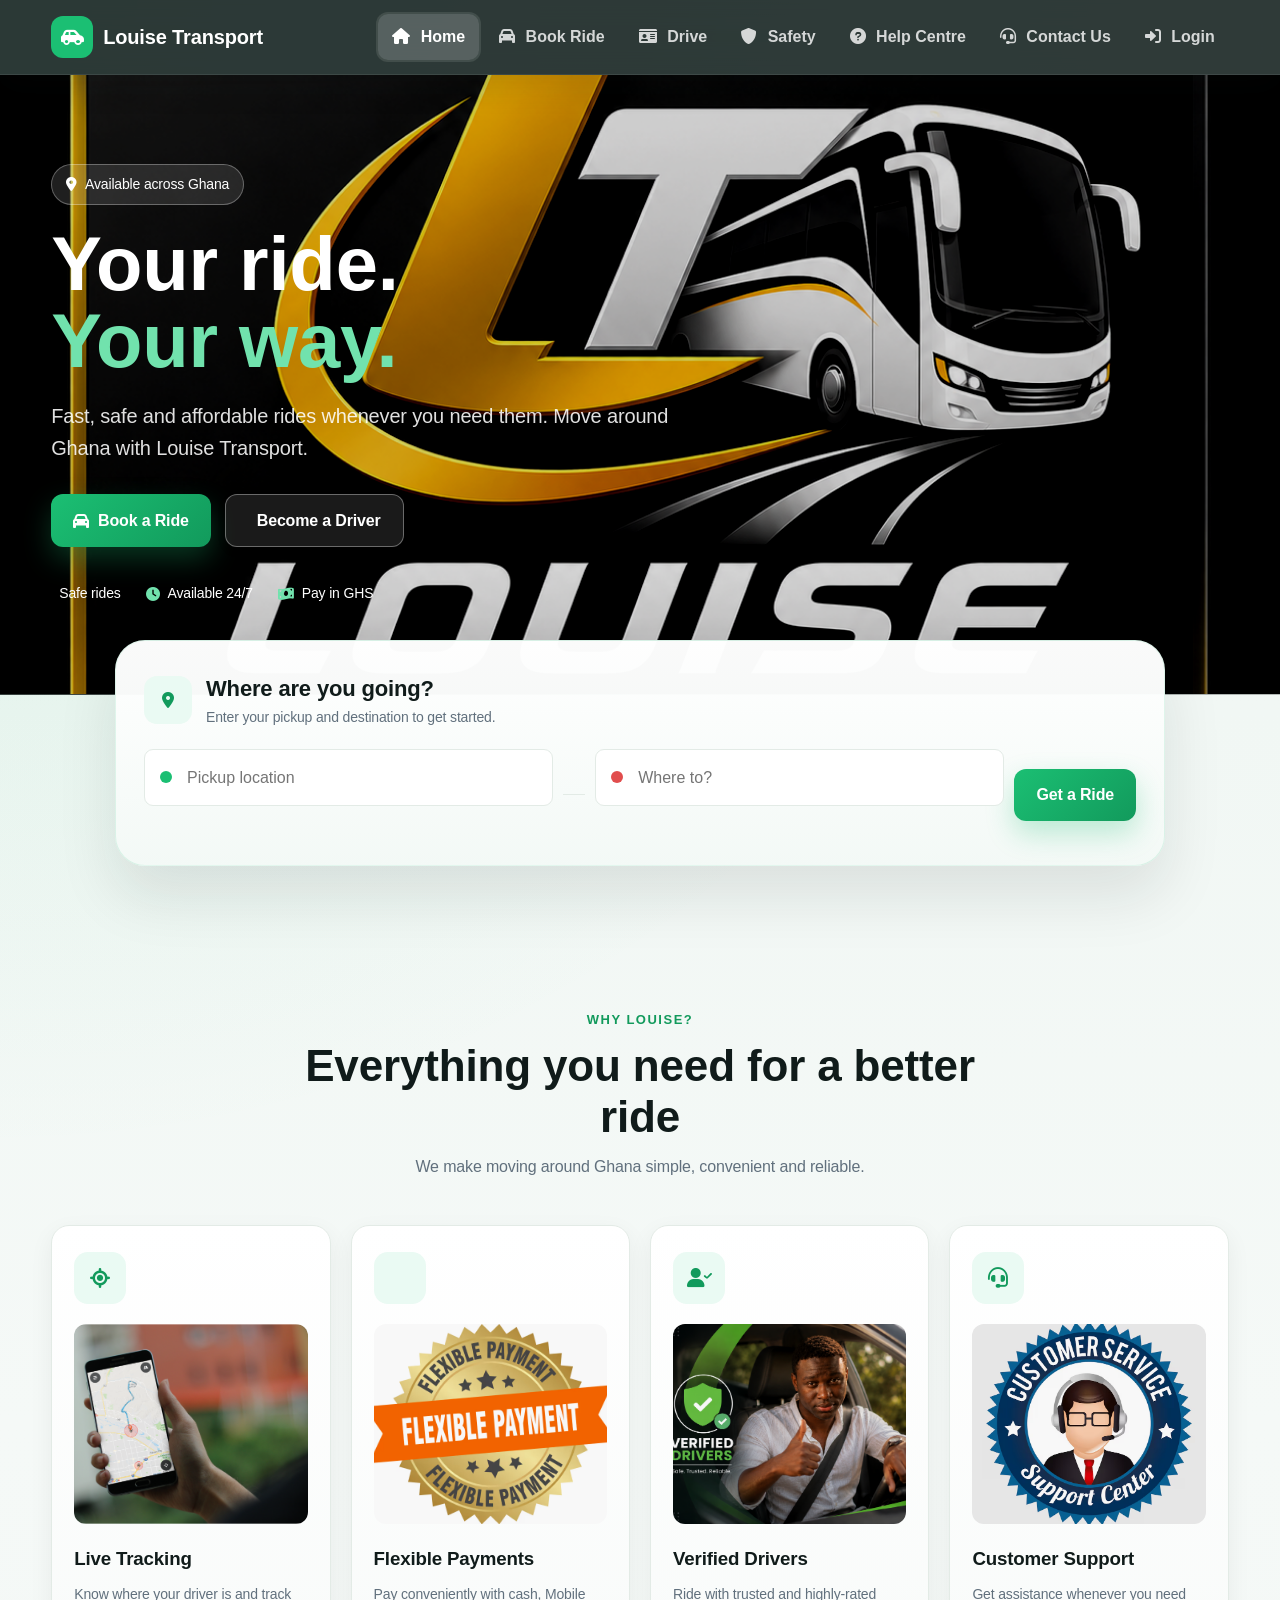
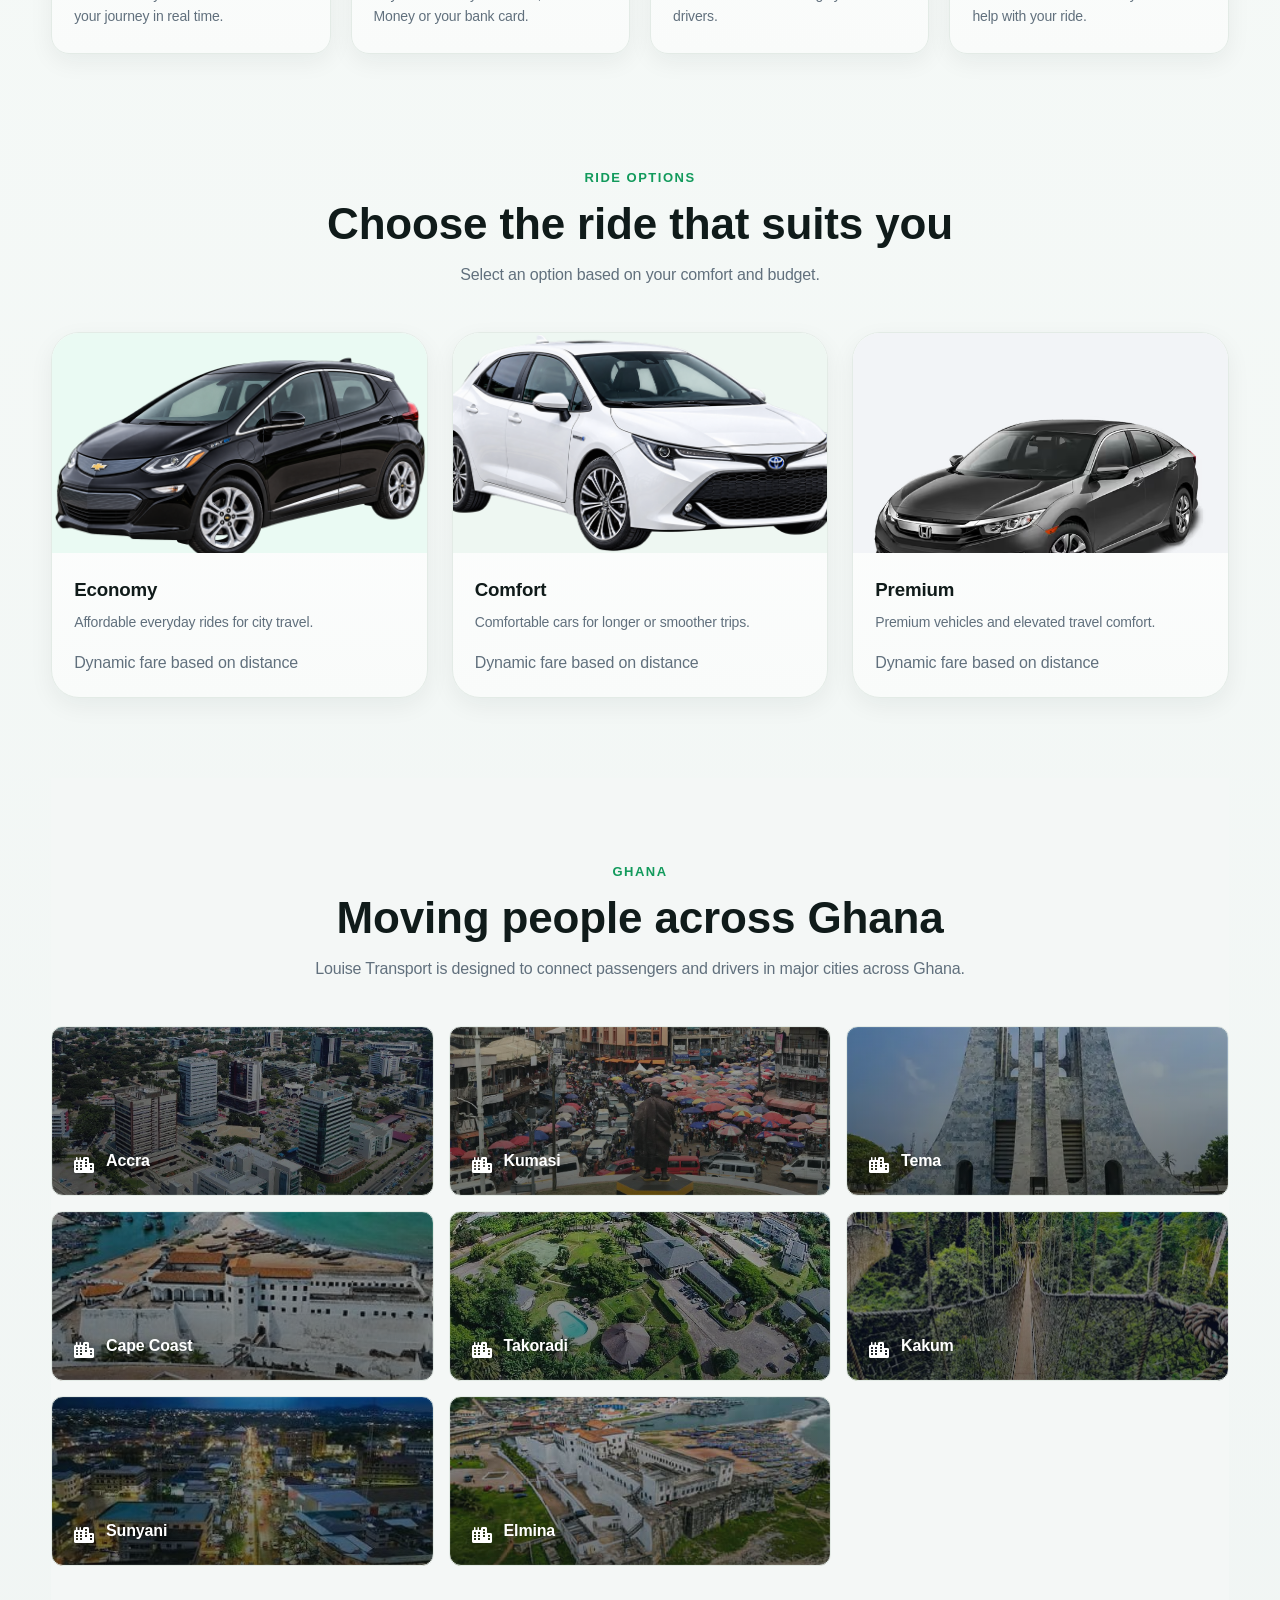
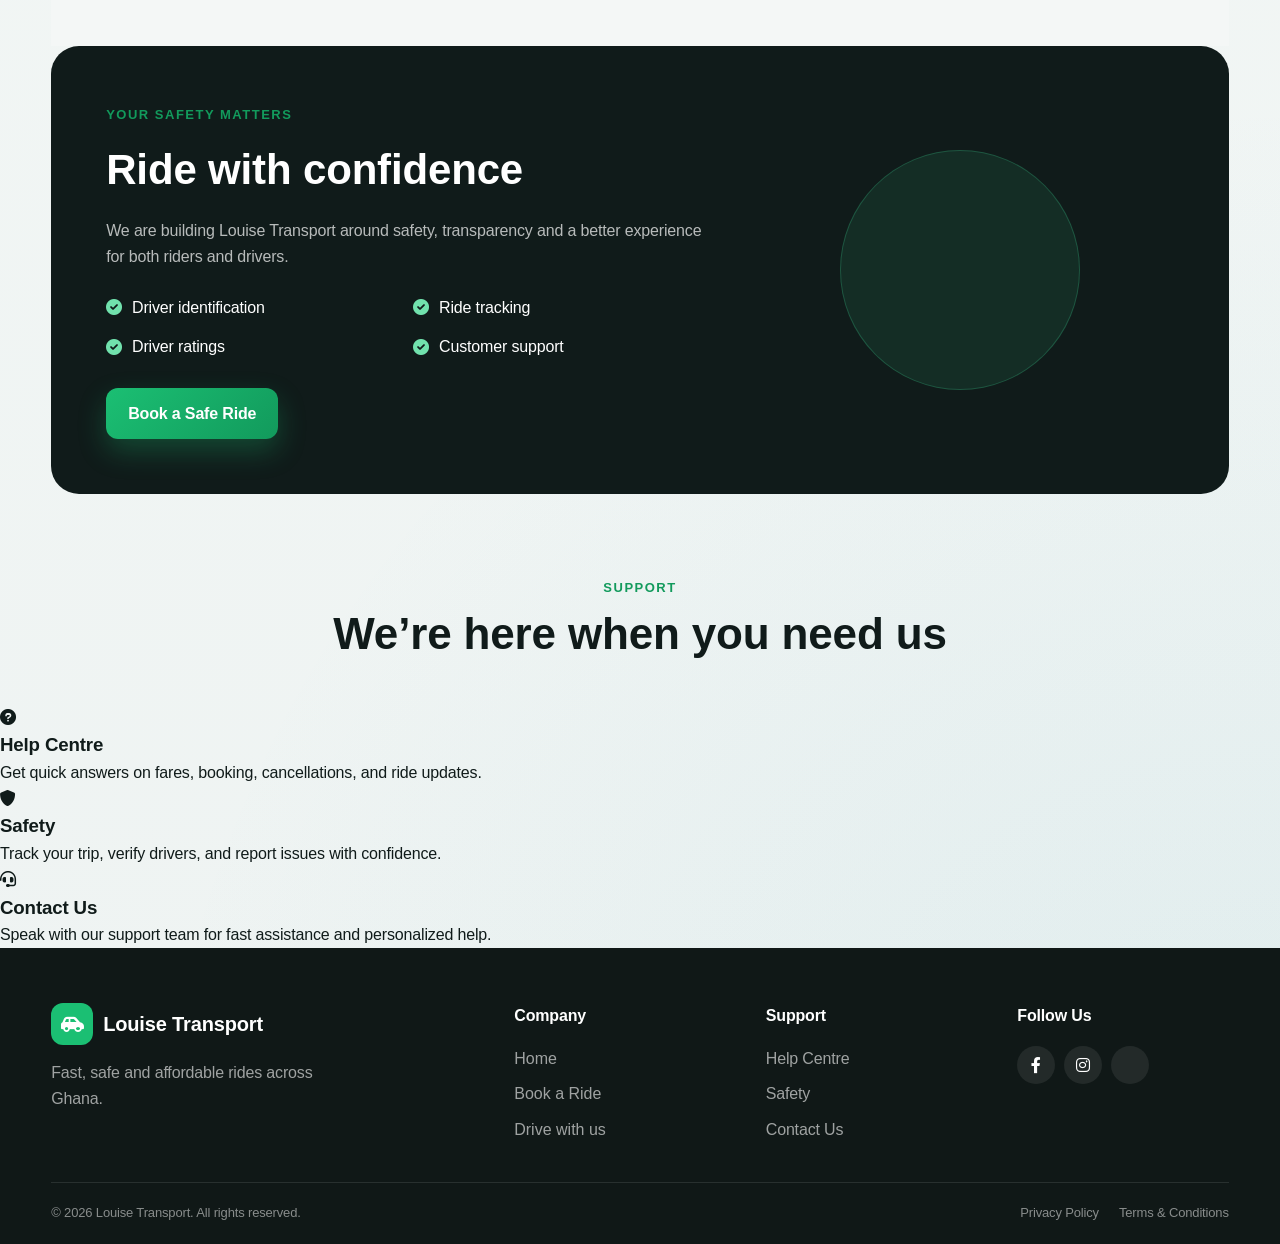
==== index.html @ aa7c1c2b "I did some changes on the style and Javascript" ====
<!DOCTYPE html>
<html lang="en">
<head>
    <meta charset="UTF-8">
    <meta name="viewport" content="width=device-width, initial-scale=1.0">

    <meta
        name="description"
        content="Louise Transport - Fast, safe and affordable ride-hailing services across Ghana."
    >

    <title>Louise Transport | Ride Across Ghana</title>

    <!-- Main CSS -->
    <link rel="stylesheet" href="Bolt Dennis style.css">

    <!-- Font Awesome -->
    <link
        rel="stylesheet"
        href="https://cdnjs.cloudflare.com/ajax/libs/font-awesome/6.0.0/css/all.min.css"
    >

    <!-- Leaflet -->
    <link
        rel="stylesheet"
        href="https://unpkg.com/leaflet@1.9.4/dist/leaflet.css"
        integrity="sha256-p4NxAoJBhIIN+hmNHrzRCf9tD/miZyoHS5obTRR9BMY="
        crossorigin=""
    >
</head>

<body>

    <!-- =========================
         NAVIGATION
    ========================== -->
    <nav class="navbar">
        <div class="nav-container">

            <a href="#" class="logo" id="homeLogo">
                <span class="logo-icon">
                    <i class="fas fa-car-side"></i>
                </span>
                <span>Louise Transport</span>
            </a>

            <button class="mobile-menu-btn" id="mobileMenuBtn" aria-label="Open menu">
                <i class="fas fa-bars"></i>
            </button>

            <div class="nav-menu" id="navMenu">
                <button class="nav-btn active" id="homeBtn">
                    <i class="fas fa-home"></i>
                    Home
                </button>

                <button class="nav-btn" id="rideBtn">
                    <i class="fas fa-car"></i>
                    Book Ride
                </button>

                <button class="nav-btn" id="driveBtn">
                    <i class="fas fa-id-card"></i>
                    Drive
                </button>

                <button class="nav-btn" id="safetyBtn" data-scroll-target="safetySection">
                    <i class="fas fa-shield-alt"></i>
                    Safety
                </button>

                <button class="nav-btn" id="helpBtn" data-scroll-target="helpCenterSection">
                    <i class="fas fa-circle-question"></i>
                    Help Centre
                </button>

                <button class="nav-btn" id="contactBtn" data-scroll-target="footerSupport">
                    <i class="fas fa-headset"></i>
                    Contact Us
                </button>

                <button class="nav-btn" id="loginBtn">
                    <i class="fas fa-right-to-bracket"></i>
                    Login
                </button>

                <button class="nav-btn" id="profileBtn">
                    <i class="fas fa-user"></i>
                    Profile
                </button>

                <button class="nav-btn logout-btn" id="logoutBtn">
                    <i class="fas fa-right-from-bracket"></i>
                    Logout
                </button>

        </div>
    </nav>


    <!-- =========================
         HOME PAGE
    ========================== -->
    <main>

        <section id="homePage" class="page active">

            <!-- Hero -->
            <div class="hero">

            <div class="hero-image">
                <img src="ChatGPT Image Aug 28, 2026, 03_46_45 AM.png" alt="Louise Transport Ride" />
            </div>

                <div class="hero-overlay"></div>

                <div class="hero-content">

                    <div class="hero-badge">
                        <i class="fas fa-location-dot"></i>
                        Available across Ghana
                    </div>

                    <h1>
                        Your ride.
                        <span>Your way.</span>
                    </h1>

                    <p>
                        Fast, safe and affordable rides whenever you need them.
                        Move around Ghana with Louise Transport.
                    </p>

                    <div class="hero-buttons">

                        <button class="btn btn-primary" id="rideNowBtn">
                            <i class="fas fa-car"></i>
                            Book a Ride
                        </button>

                        <button class="btn btn-secondary" id="becomeDriverBtn">
                            <i class="fas fa-steering-wheel"></i>
                            Become a Driver
                        </button>

                    </div>

                    <div class="hero-trust">
                        <div>
                            <i class="fas fa-shield-halved"></i>
                            Safe rides
                        </div>

                        <div>
                            <i class="fas fa-clock"></i>
                            Available 24/7
                        </div>

                        <div>
                            <i class="fas fa-money-bill-wave"></i>
                            Pay in GHS
                        </div>
                    </div>

                </div>
            </div>


            <!-- Quick Booking -->
            <section class="quick-booking">

                <div class="quick-booking-card">

                    <div class="quick-booking-heading">
                        <span class="section-icon">
                            <i class="fas fa-location-dot"></i>
                        </span>

                        <div>
                            <h2>Where are you going?</h2>
                            <p>Enter your pickup and destination to get started.</p>
                        </div>
                    </div>

                    <div class="quick-location">

                        <div class="location-input">
                            <span class="location-dot pickup-dot"></span>

                            <input
                                type="text"
                                id="quickPickup"
                                placeholder="Pickup location"
                            >
                            <div class="location-feedback"></div>
                        </div>

                        <div class="location-line"></div>

                        <div class="location-input">
                            <span class="location-dot destination-dot"></span>

                            <input
                                type="text"
                                id="quickDestination"
                                placeholder="Where to?"
                            >
                            <div class="location-feedback"></div>
                        </div>

                        <button class="btn btn-primary quick-btn" id="quickBookBtn">
                            Get a Ride
                        </button>

                    </div>

                </div>

            </section>


            <!-- Features -->
            <section class="features-section">

                <div class="section-heading">
                    <span class="section-label">WHY LOUISE?</span>

                    <h2>
                        Everything you need for a better ride
                    </h2>

                    <p>
                        We make moving around Ghana simple, convenient and reliable.
                    </p>
                </div>

                <div class="features-grid">

                    <div class="feature-card">
                        <div class="feature-icon">
                            <i class="fas fa-location-crosshairs"></i>
                        </div>
                        <img src="androidLiveTrack.webp" alt="Live Tracking">
                        <h3>Live Tracking</h3>
                        <p>
                            Know where your driver is and track your journey in real time.
                        </p>
                    </div>

                    <div class="feature-card">
                        <div class="feature-icon">
                            <i class="fas fa-money-bill-transfer"></i>
                        </div>
                        <img src="orange-payment-label-vector-53989529.avif" alt="Flexible Payments">
                        <h3>Flexible Payments</h3>
                        <p>
                            Pay conveniently with cash, Mobile Money or your bank card.
                        </p>
                    </div>

                    <div class="feature-card">
                        <div class="feature-icon">
                            <i class="fas fa-user-check"></i>
                        </div>
                        <img src="ChatGPT Image Aug 28, 2026, 10_07_20 AM.png" alt="Verified Drivers">
                        <h3>Verified Drivers</h3>
                        <p>
                            Ride with trusted and highly-rated drivers.
                        </p>
                    </div>

                    <div class="feature-card">
                        <div class="feature-icon">
                            <i class="fas fa-headset"></i>
                        </div>
                        <img src="customer-service-technical-support_24877-52930.avif" alt="Customer Support">
                        <h3>Customer Support</h3>
                        <p>
                            Get assistance whenever you need help with your ride.
                        </p>
                    </div>

                </div>

            </section>


            <!-- Ride Types -->
            <section class="ride-types-section">

                <div class="section-heading">
                    <span class="section-label">RIDE OPTIONS</span>

                    <h2>Choose the ride that suits you</h2>

                    <p>
                        Select an option based on your comfort and budget.
                    </p>
                </div>

                <div class="ride-types-grid">

                    <div class="ride-type-card">
                        <div class="ride-type-image economy-image">
                            <img src="ChatGPT Image Sep 1, 2026, 02_40_01 AM.png" alt="Economy ride">
                        </div>

                        <div class="ride-type-content">
                            <h3>Economy</h3>
                            <p>Affordable everyday rides for city travel.</p>

                            <div class="ride-price">
                                Dynamic fare based on distance
                            </div>
                        </div>
                    </div>


                    <div class="ride-type-card featured-ride">
                        <div class="popular-tag">POPULAR</div>

                        <div class="ride-type-image comfort-image">
                            <img src="ChatGPT Image Sep 1, 2026, 02_35_20 AM.png" alt="Comfort ride">
                        </div>

                        <div class="ride-type-content">
                            <h3>Comfort</h3>
                            <p>Comfortable cars for longer or smoother trips.</p>

                            <div class="ride-price">
                                Dynamic fare based on distance
                            </div>
                        </div>
                    </div>


                    <div class="ride-type-card">
                        <div class="ride-type-image premium-image">
                            <img src="2018-Honda-Civic-Header-Hero.avif" alt="Premium ride">
                        </div>

                        <div class="ride-type-content">
                            <h3>Premium</h3>
                            <p>Premium vehicles and elevated travel comfort.</p>

                            <div class="ride-price">
                                Dynamic fare based on distance
                            </div>
                        </div>
                    </div>

                </div>

            </section>


            <!-- Ghana Cities -->
            <section class="cities-section">

                <div class="section-heading">
                    <span class="section-label">GHANA</span>

                    <h2>Moving people across Ghana</h2>

                    <p>
                        Louise Transport is designed to connect passengers and drivers
                        in major cities across Ghana.
                    </p>
                </div>

                <div class="cities-grid">

                    <div class="city-card" data-city="accra" style="background-image: linear-gradient(rgba(12, 19, 20, 0.35), rgba(12, 19, 20, 0.6)), url('Acca.jpg');">
                        <i class="fas fa-city"></i>
                        <span>Accra</span>
                    </div>

                    <div class="city-card" data-city="kumasi" style="background-image: linear-gradient(rgba(12, 19, 20, 0.35), rgba(12, 19, 20, 0.6)), url('view-from-kejetia-market-kumasi-1.jpg');">
                        <i class="fas fa-city"></i>
                        <span>Kumasi</span>
                    </div>

                    <div class="city-card" data-city="tema" style="background-image: linear-gradient(rgba(12, 19, 20, 0.35), rgba(12, 19, 20, 0.6)), url('0100r12000kyudifu10B8_W_480_0_Q50.webp');">
                        <i class="fas fa-city"></i>
                        <span>Tema</span>
                    </div>

                    <div class="city-card" data-city="cape-coast" style="background-image: linear-gradient(rgba(12, 19, 20, 0.35), rgba(12, 19, 20, 0.6)), url('caption.jpg');">
                        <i class="fas fa-city"></i>
                        <span>Cape Coast</span>
                    </div>

                    <div class="city-card" data-city="takoradi" style="background-image: linear-gradient(rgba(12, 19, 20, 0.35), rgba(12, 19, 20, 0.6)), url('planter-s-lodge.jpg');">
                        <i class="fas fa-city"></i>
                        <span>Takoradi</span>
                    </div>

                    <div class="city-card" data-city="kakum" style="background-image: linear-gradient(rgba(12, 19, 20, 0.35), rgba(12, 19, 20, 0.6)), url('unnamed.webp');">
                        <i class="fas fa-city"></i>
                        <span>Kakum</span>
                    </div>

                    <div class="city-card" data-city="sunyani" style="background-image: linear-gradient(rgba(12, 19, 20, 0.35), rgba(12, 19, 20, 0.6)), url('images.jfif');">
                        <i class="fas fa-city"></i>
                        <span>Sunyani</span>
                    </div>

                    <div class="city-card" data-city="elmina" style="background-image: linear-gradient(rgba(12, 19, 20, 0.35), rgba(12, 19, 20, 0.6)), url('68.jpg');">
                        <i class="fas fa-city"></i>
                        <span>Elmina</span>
                    </div>

                </div>

            </section>


            <!-- Safety -->
            <section class="safety-section">

                <div class="safety-content">

                    <span class="section-label">YOUR SAFETY MATTERS</span>

                    <h2>Ride with confidence</h2>

                    <p>
                        We are building Louise Transport around safety, transparency
                        and a better experience for both riders and drivers.
                    </p>

                    <div class="safety-list">

                        <div>
                            <i class="fas fa-check-circle"></i>
                            <span>Driver identification</span>
                        </div>

                        <div>
                            <i class="fas fa-check-circle"></i>
                            <span>Ride tracking</span>
                        </div>

                        <div>
                            <i class="fas fa-check-circle"></i>
                            <span>Driver ratings</span>
                        </div>

                        <div>
                            <i class="fas fa-check-circle"></i>
                            <span>Customer support</span>
                        </div>

                    </div>

                    <button class="btn btn-primary" id="safetyBookBtn">
                        Book a Safe Ride
                    </button>

                </div>

                <div class="safety-visual">
                    <div class="safety-circle">
                        <i class="fas fa-shield-halved"></i>
                    </div>
                </div>

            </section>

            <section class="support-highlight" id="helpCenterSection">
                <div class="section-heading compact-heading">
                    <span class="section-label">SUPPORT</span>
                    <h2>We’re here when you need us</h2>
                </div>

                <div class="support-grid">
                    <div class="support-card">
                        <div class="support-icon"><i class="fas fa-circle-question"></i></div>
                        <h3>Help Centre</h3>
                        <p>Get quick answers on fares, booking, cancellations, and ride updates.</p>
                    </div>

                    <div class="support-card">
                        <div class="support-icon"><i class="fas fa-shield-alt"></i></div>
                        <h3>Safety</h3>
                        <p>Track your trip, verify drivers, and report issues with confidence.</p>
                    </div>

                    <div class="support-card" id="footerSupport">
                        <div class="support-icon"><i class="fas fa-headset"></i></div>
                        <h3>Contact Us</h3>
                        <p>Speak with our support team for fast assistance and personalized help.</p>
                    </div>
                </div>
            </section>

        </section>


        <!-- =========================
             LOGIN PAGE
        ========================== -->
        <section id="loginPage" class="page">

            <div class="auth-container">

                <div class="auth-card">

                    <div class="auth-icon">
                        <i class="fas fa-user"></i>
                    </div>

                    <h2>Welcome back</h2>

                    <p class="auth-subtitle">
                        Login to continue using Louise Transport.
                    </p>

                    <form id="loginForm" novalidate>

                        <div class="form-group">
                            <label for="loginEmail">Email Address</label>

                            <div class="input-wrapper">
                                <i class="fas fa-envelope"></i>

                                <input
                                    type="email"
                                    id="loginEmail"
                                    required
                                    placeholder="Enter your email"
                                >
                            </div>
                        </div>


                        <div class="form-group">
                            <label for="loginPassword">Password</label>

                            <div class="input-wrapper password-wrapper">
                                <i class="fas fa-lock"></i>

                                <input
                                    type="password"
                                    id="loginPassword"
                                    required
                                    placeholder="Enter your password"
                                >
                                <button type="button" class="password-toggle" data-target="loginPassword" aria-label="Show password">
                                    <i class="fas fa-eye"></i>
                                </button>
                            </div>
                        </div>

                        <div class="form-group" id="loginCodeWrap" style="display: none;">
                            <label for="loginCode">Two-Factor Authentication (2FA) Code</label>

                            <div class="input-wrapper">
                                <i class="fas fa-shield-halved"></i>

                                <input
                                    type="text"
                                    id="loginCode"
                                    inputmode="numeric"
                                    maxlength="6"
                                    placeholder="Enter 6-digit security code"
                                >
                            </div>
                        </div>

                        <button type="button" class="btn btn-secondary btn-full" id="biometricLoginBtn" style="margin-top: 12px;">
                            <i class="fas fa-fingerprint"></i>
                            Biometric Login
                        </button>

                        <div class="form-meta-row">
                            <label class="checkbox-row">
                                <input type="checkbox" id="rememberMe">
                                <span>Keep me signed in</span>
                            </label>
                            <a href="#" id="forgotPasswordLink" class="text-link">Forgot password?</a>
                        </div>

                        <button type="submit" class="btn btn-primary btn-full">
                            Login
                        </button>

                    </form>

                    <p class="auth-switch">
                        Don't have an account?
                        <a href="#" id="switchToSignup">Sign up here</a>
                    </p>

                </div>

            </div>

        </section>


        <!-- =========================
             SIGN UP PAGE
        ========================== -->
        <section id="signupPage" class="page">

            <div class="auth-container">

                <div class="auth-card">

                    <div class="auth-icon">
                        <i class="fas fa-user-plus"></i>
                    </div>

                    <h2>Create your account</h2>

                    <p class="auth-subtitle">
                        Join Louise Transport today.
                    </p>

                    <form id="signupForm" novalidate>

                        <div class="form-group">
                            <label for="signupName">Full Name</label>

                            <div class="input-wrapper">
                                <i class="fas fa-user"></i>

                                <input
                                    type="text"
                                    id="signupName"
                                    required
                                    placeholder="Enter your full name"
                                >
                            </div>
                        </div>


                        <div class="form-group">
                            <label for="signupEmail">Email Address</label>

                            <div class="input-wrapper">
                                <i class="fas fa-envelope"></i>

                                <input
                                    type="email"
                                    id="signupEmail"
                                    required
                                    placeholder="Enter your email"
                                >
                            </div>
                        </div>


                        <div class="form-group">
                            <label for="signupPhone">Phone Number</label>

                            <div class="input-wrapper">
                                <i class="fas fa-phone"></i>

                                <input
                                    type="tel"
                                    id="signupPhone"
                                    required
                                    placeholder="0535915543"
                                >
                            </div>
                        </div>


                        <div class="form-group">
                            <label for="signupPassword">Password</label>

                            <div class="input-wrapper password-wrapper">
                                <i class="fas fa-lock"></i>

                                <input
                                    type="password"
                                    id="signupPassword"
                                    required
                                    placeholder="Create a password"
                                >
                                <button type="button" class="password-toggle" data-target="signupPassword" aria-label="Show password">
                                    <i class="fas fa-eye"></i>
                                </button>
                            </div>
                            <div class="password-strength" id="passwordStrength" aria-live="polite">
                                <span class="strength-bar"></span>
                            </div>
                            <small class="strength-text" id="strengthText">Use 8+ characters with letters, numbers and symbols.</small>
                        </div>

                        <div class="form-group">
                            <label for="confirmPassword">Confirm Password</label>

                            <div class="input-wrapper password-wrapper">
                                <i class="fas fa-lock"></i>

                                <input
                                    type="password"
                                    id="confirmPassword"
                                    required
                                    placeholder="Re-enter your password"
                                >
                                <button type="button" class="password-toggle" data-target="confirmPassword" aria-label="Show password">
                                    <i class="fas fa-eye"></i>
                                </button>
                            </div>
                        </div>


                        <div class="form-group">
                            <label for="accountType">I want to:</label>

                            <select id="accountType" required>
                                <option value="rider">Book Rides</option>
                                <option value="driver">Drive & Earn</option>
                            </select>
                        </div>

                        <div class="driver-fields hidden" id="driverFields">
                            <div class="form-group">
                                <label for="driverLicence">Driver's Licence Number</label>
                                <input type="text" id="driverLicence" placeholder="Enter licence number">
                            </div>
                            <div class="form-row">
                                <div class="form-group">
                                    <label for="vehicleType">Vehicle Type</label>
                                    <select id="vehicleType">
                                        <option value="">Select vehicle type</option>
                                        <option value="economy">Economy</option>
                                        <option value="comfort">Comfort</option>
                                        <option value="premium">Premium</option>
                                    </select>
                                </div>
                                <div class="form-group">
                                    <label for="vehicleMake">Vehicle Make</label>
                                    <input type="text" id="vehicleMake" placeholder="e.g. Toyota">
                                </div>
                            </div>
                            <div class="form-row">
                                <div class="form-group">
                                    <label for="vehicleModel">Vehicle Model</label>
                                    <input type="text" id="vehicleModel" placeholder="e.g. Corolla">
                                </div>
                                <div class="form-group">
                                    <label for="vehiclePlate">Number Plate</label>
                                    <input type="text" id="vehiclePlate" placeholder="GR 1234 PM">
                                </div>
                            </div>
                        </div>

                        <label class="checkbox-row auth-checkbox">
                            <input type="checkbox" id="termsAccepted" required>
                            <span>I agree to the Terms & Conditions and Privacy Policy.</span>
                        </label>

                        <button type="submit" class="btn btn-primary btn-full">
                            Create Account
                        </button>

                    </form>

                    <p class="auth-switch">
                        Already have an account?
                        <a href="#" id="switchToLogin">Login here</a>
                    </p>

                </div>

            </div>

        </section>


        <!-- =========================
             FORGOT PASSWORD PAGE
        ========================== -->
        <section id="forgotPasswordPage" class="page">
            <div class="auth-container">
                <div class="auth-card">
                    <div class="auth-icon">
                        <i class="fas fa-key"></i>
                    </div>
                    <h2>Reset your password</h2>
                    <p class="auth-subtitle">Enter your email to receive a secure password reset link.</p>

                    <form id="forgotPasswordForm" novalidate>
                        <div class="form-group">
                            <label for="forgotEmail">Email Address</label>
                            <div class="input-wrapper">
                                <i class="fas fa-envelope"></i>
                                <input type="email" id="forgotEmail" placeholder="Enter your email" required>
                            </div>
                        </div>
                        <button type="submit" class="btn btn-primary btn-full">Send Reset Link</button>
                    </form>

                    <p class="auth-switch">
                        <a href="#" id="backToLoginFromForgot">Back to login</a>
                    </p>
                </div>
            </div>
        </section>


        <!-- =========================
             RESET PASSWORD PAGE
        ========================== -->
        <section id="resetPasswordPage" class="page">
            <div class="auth-container">
                <div class="auth-card">
                    <div class="auth-icon">
                        <i class="fas fa-shield-check"></i>
                    </div>
                    <h2>Create a new password</h2>
                    <p class="auth-subtitle">Choose a strong password to secure your Louise Transport account.</p>

                    <form id="resetPasswordForm" novalidate>
                        <div class="form-group">
                            <label for="newResetPassword">New Password</label>
                            <div class="input-wrapper password-wrapper">
                                <i class="fas fa-lock"></i>
                                <input type="password" id="newResetPassword" placeholder="Enter a new password" required>
                                <button type="button" class="password-toggle" data-target="newResetPassword" aria-label="Show password">
                                    <i class="fas fa-eye"></i>
                                </button>
                            </div>
                        </div>
                        <div class="form-group">
                            <label for="confirmResetPassword">Confirm Password</label>
                            <div class="input-wrapper password-wrapper">
                                <i class="fas fa-lock"></i>
                                <input type="password" id="confirmResetPassword" placeholder="Confirm your new password" required>
                                <button type="button" class="password-toggle" data-target="confirmResetPassword" aria-label="Show password">
                                    <i class="fas fa-eye"></i>
                                </button>
                            </div>
                        </div>
                        <button type="submit" class="btn btn-primary btn-full">Update Password</button>
                    </form>

                    <p class="auth-switch">
                        <a href="#" id="backToLoginFromReset">Back to login</a>
                    </p>
                </div>
            </div>
        </section>


        <!-- =========================
             RIDE BOOKING PAGE
        ========================== -->
        <section id="ridePage" class="page">

            <div class="ride-container">

                <div class="ride-card">

                    <div class="page-title">
                        <span class="section-icon">
                            <i class="fas fa-car"></i>
                        </span>

                        <div>
                            <h2>Book Your Ride</h2>
                            <p>Tell us where you want to go.</p>
                        </div>
                    </div>


                    <!-- Map -->
                    <div class="map-preview">

                        <div id="mapContainer" class="map-container">

                            <div class="map-placeholder">

                                <div class="map-icon">
                                    <i class="fas fa-map-location-dot"></i>
                                </div>

                                <h3>Ghana Map</h3>

                                <p>
                                    Your pickup and destination will appear here.
                                </p>

                            </div>

                        </div>

                    </div>


                    <!-- Booking Form -->
                    <form id="rideForm">

                        <div class="form-group">

                            <label for="pickupLocation">
                                Pickup Location
                            </label>

                            <div class="input-wrapper">
                                <i class="fas fa-location-dot pickup-icon"></i>

                                <input
                                    type="text"
                                    id="pickupLocation"
                                    required
                                    placeholder="e.g. Kotoka Airport, Accra"
                                >
                                <div class="location-feedback"></div>
                            </div>

                        </div>


                        <div class="form-group">

                            <label for="dropoffLocation">
                                Drop-off Location
                            </label>

                            <div class="input-wrapper">
                                <i class="fas fa-location-dot destination-icon"></i>

                                <input
                                    type="text"
                                    id="dropoffLocation"
                                    required
                                    placeholder="Enter your destination"
                                >
                                <div class="location-feedback"></div>
                            </div>

                        </div>


                        <div class="form-row">

                            <div class="form-group">

                                <label for="rideType">
                                    Ride Type
                                </label>

                                <select id="rideType" required>
                                    <option value="economy">
                                        Economy
                                    </option>

                                    <option value="comfort">
                                        Comfort
                                    </option>

                                    <option value="premium">
                                        Premium
                                    </option>
                                </select>

                            </div>


                            <div class="form-group">

                                <label for="passengers">
                                    Passengers
                                </label>

                                <input
                                    type="number"
                                    id="passengers"
                                    min="1"
                                    max="6"
                                    value="1"
                                    required
                                >

                            </div>

                        </div>

                        <div class="fare-estimate-card">
                            <div class="fare-estimate-label">Estimated Fare</div>
                            <div id="fareEstimateValue">GH₵0.00</div>
                            <p id="fareDistanceText">Pricing changes based on distance, pickup, and drop-off locations.</p>
                        </div>

                        <button type="button" class="btn btn-secondary btn-full" id="navigateRouteBtn" style="display: none;">
                            <i class="fas fa-location-arrow"></i>
                            Navigate Route
                        </button>

                        <button type="submit" class="btn btn-primary btn-full">
                            <i class="fas fa-magnifying-glass"></i>
                            Find a Ride
                        </button>

                    </form>

                </div>


                <!-- Available Drivers -->
                <div class="drivers-card">

                    <div class="card-heading">
                        <div>
                            <h3>Available Drivers</h3>
                            <p>Drivers near your pickup location</p>
                        </div>

                        <span class="online-indicator">
                            <span></span>
                            Online
                        </span>
                    </div>

                    <div id="driversList" class="drivers-list">
                        <!-- Drivers populated by JavaScript -->
                    </div>

                </div>

            </div>

        </section>


        <!-- =========================
             DRIVER PAGE
        ========================== -->
        <section id="driverPage" class="page">

            <div class="driver-container">

                <div class="driver-card">

                    <div class="page-title">
                        <span class="section-icon">
                            <i class="fas fa-steering-wheel"></i>
                        </span>

                        <div>
                            <h2>Drive with Louise</h2>
                            <p>Earn while helping people move around Ghana.</p>
                        </div>
                    </div>


                    <!-- Driver Status -->
                    <div class="driver-status">

                        <div class="status-info">

                            <p>
                                <strong>Status:</strong>

                                <span
                                    id="driverStatus"
                                    class="status-offline"
                                >
                                    Offline
                                </span>
                            </p>

                            <p>
                                <strong>Today's Earnings:</strong>

                                <span id="driverEarnings">
                                    GH₵0.00
                                </span>
                            </p>

                        </div>


                        <div class="status-buttons">

                            <button
                                class="btn btn-primary"
                                id="goOnlineBtn"
                            >
                                <i class="fas fa-circle"></i>
                                Go Online
                            </button>

                            <button
                                class="btn btn-secondary"
                                id="goOfflineBtn"
                            >
                                <i class="fas fa-power-off"></i>
                                Go Offline
                            </button>

                        </div>

                    </div>


                    <!-- Ride Requests -->
                    <div class="ride-requests">

                        <div class="card-heading">
                            <div>
                                <h3>Incoming Ride Requests</h3>
                                <p>Accept rides from nearby passengers.</p>
                            </div>
                        </div>

                        <div
                            id="rideRequestsList"
                            class="requests-list"
                        >
                            <p class="no-requests">
                                <i class="fas fa-bell-slash"></i>
                                No ride requests at the moment.
                            </p>
                        </div>

                    </div>


                    <!-- Statistics -->
                    <div class="driver-stats">

                        <div class="stat-box">
                            <div class="stat-icon">
                                <i class="fas fa-route"></i>
                            </div>

                            <h4>Completed Rides</h4>

                            <p id="completedRides">0</p>
                        </div>


                        <div class="stat-box">
                            <div class="stat-icon">
                                <i class="fas fa-star"></i>
                            </div>

                            <h4>Rating</h4>

                            <p id="driverRating">5.0 ⭐</p>
                        </div>


                        <div class="stat-box">
                            <div class="stat-icon">
                                <i class="fas fa-money-bill-wave"></i>
                            </div>

                            <h4>Total Earnings</h4>

                            <p id="totalEarnings">GH₵0.00</p>
                        </div>

                    </div>

                </div>

            </div>

        </section>


        <!-- =========================
             ACTIVE RIDE PAGE
        ========================== -->
        <section id="activeRidePage" class="page">

            <div class="active-ride-container">

                <div class="ride-tracking">

                    <div class="page-title">
                        <span class="section-icon">
                            <i class="fas fa-route"></i>
                        </span>

                        <div>
                            <h2>Your Ride</h2>
                            <p>Your driver is on the way.</p>
                        </div>
                    </div>


                    <!-- Driver -->
                    <div class="driver-info-card">

                        <div class="driver-details">

                            <div class="driver-avatar">
                                <i class="fas fa-user"></i>
                            </div>

                            <div class="driver-details-text">

                                <h3 id="driverName">
                                    John Mensah
                                </h3>

                                <p id="driverCar">
                                    Toyota Corolla • GR 1234 PM
                                </p>

                                <p id="driverRatingActive">
                                    ⭐ 4.9 (250 rides)
                                </p>

                            </div>


                            <button
                                class="btn-icon"
                                id="callDriverBtn"
                                aria-label="Call driver"
                            >
                                <i class="fas fa-phone"></i>
                            </button>

                        </div>

                    </div>


                    <!-- Live Map -->
                    <div class="live-map">

                        <div
                            id="liveMapContainer"
                            class="map-container"
                        >

                            <div class="map-placeholder">

                                <div class="map-icon pulse">
                                    <i class="fas fa-location-arrow"></i>
                                </div>

                                <h3>Driver approaching</h3>

                                <p>
                                    Your driver is on the way to your pickup point.
                                </p>

                            </div>

                        </div>

                    </div>


                    <!-- Ride Details -->
                    <div class="ride-details-card">

                        <div class="detail-row">
                            <span>
                                <i class="fas fa-circle pickup-small"></i>
                                Pickup
                            </span>

                            <strong id="activePickup">
                                Osu, Accra
                            </strong>
                        </div>


                        <div class="detail-row">
                            <span>
                                <i class="fas fa-location-dot destination-small"></i>
                                Drop-off
                            </span>

                            <strong id="activeDropoff">
                                Airport, Accra
                            </strong>
                        </div>


                        <div class="detail-row">
                            <span>Estimated Fare</span>

                            <strong id="estimatedFare">
                                GH₵25.50
                            </strong>
                        </div>


                        <div class="detail-row">
                            <span>Estimated Arrival</span>

                            <strong id="eta">
                                5 minutes
                            </strong>
                        </div>

                    </div>


                    <button
                        class="btn btn-primary btn-full"
                        id="completeRideBtn"
                    >
                        <i class="fas fa-check"></i>
                        Finish Ride
                    </button>

                    <button
                        class="btn btn-danger btn-full"
                        id="cancelRideBtn"
                    >
                        <i class="fas fa-xmark"></i>
                        Cancel Ride
                    </button>

                </div>

            </div>

        </section>


        <!-- =========================
             PAYMENT PAGE
        ========================== -->
        <section id="paymentPage" class="page">

            <div class="payment-container">

                <div class="payment-card">

                    <div class="page-title">
                        <span class="section-icon">
                            <i class="fas fa-credit-card"></i>
                        </span>

                        <div>
                            <h2>Payment Summary</h2>
                            <p>Review your fare and choose how to pay.</p>
                        </div>
                    </div>


                    <div class="payment-details">

                        <div class="detail-row">
                            <span>Base Fare</span>
                            <strong id="baseFare">GH₵5.00</strong>
                        </div>


                        <div class="detail-row">
                            <span>Distance (15 km)</span>
                            <strong id="distanceFare">GH₵20.00</strong>
                        </div>


                        <div class="detail-row">
                            <span>Surge Multiplier (1.0x)</span>
                            <strong id="surgeFare">GH₵0.00</strong>
                        </div>


                        <hr>


                        <div class="detail-row total">
                            <span>Total Amount</span>
                            <strong id="totalAmount">GH₵25.00</strong>
                        </div>

                    </div>


                    <form id="paymentForm">

                        <div class="form-group">

                            <label for="paymentMethod">
                                Payment Method
                            </label>

                            <select id="paymentMethod" required>

                                <option value="cash">
                                    Cash
                                </option>

                                <option value="momo">
                                    MTN Mobile Money
                                </option>

                                <option value="telecel">
                                    Telecel Cash
                                </option>

                                <option value="card">
                                    Debit / Credit Card
                                </option>

                            </select>

                        </div>


                        <!-- Mobile Money -->
                        <div
                            id="momoFields"
                            class="form-group payment-extra"
                        >

                            <label for="momoNumber">
                                Mobile Money Number
                            </label>

                            <div class="input-wrapper">
                                <i class="fas fa-mobile-screen"></i>

                                <input
                                    type="tel"
                                    id="momoNumber"
                                    placeholder="0559999999"
                                >
                            </div>

                        </div>


                        <button
                            type="submit"
                            class="btn btn-primary btn-full"
                        >
                            <i class="fas fa-lock"></i>
                            Complete Payment
                        </button>

                    </form>


                    <!-- Rating -->
                    <div id="ratingSection" class="rating-section">

                        <h3>Rate Your Driver</h3>

                        <p>
                            How was your experience?
                        </p>

                        <div class="rating-input">

                            <i class="fas fa-star" data-rating="1"></i>
                            <i class="fas fa-star" data-rating="2"></i>
                            <i class="fas fa-star" data-rating="3"></i>
                            <i class="fas fa-star" data-rating="4"></i>
                            <i class="fas fa-star" data-rating="5"></i>

                        </div>


                        <textarea
                            id="rideComment"
                            placeholder="Leave a comment (optional)"
                            rows="3"
                        ></textarea>


                        <button
                            class="btn btn-primary"
                            id="submitRatingBtn"
                        >
                            Submit Rating
                        </button>

                    </div>

                </div>

            </div>

        </section>


        <!-- =========================
             PROFILE PAGE
        ========================== -->
        <section id="profilePage" class="page">

            <div class="profile-container">

                <!-- Profile Header -->
                <div class="profile-header">

                    <div class="profile-avatar-upload">
                        <div class="profile-avatar-large" id="profileAvatarPreview">
                            <i class="fas fa-user"></i>
                        </div>

                        <label class="upload-avatar-btn" for="profilePhotoInput">
                            <i class="fas fa-camera"></i>
                            Upload Photo
                        </label>
                        <input type="file" id="profilePhotoInput" accept="image/*" hidden>
                    </div>

                    <div class="profile-header-info">
                        <h2 id="profileName">John Doe</h2>
                        <p id="profileEmail">john@example.com</p>
                        <p id="profilePhone">0559999999</p>
                        <div class="profile-badges">
                            <span class="badge badge-primary">
                                <i class="fas fa-star"></i> 4.8
                            </span>
                            <span class="badge badge-success">
                                <i class="fas fa-car"></i> 12 Rides
                            </span>
                        </div>
                    </div>

                </div>


                <!-- Profile Tabs Navigation -->
                <div class="profile-tabs-nav">
                    <button class="profile-tab-btn active" data-tab="personal">
                        <i class="fas fa-user-circle"></i>
                        Personal Info
                    </button>
                    <button class="profile-tab-btn" data-tab="addresses">
                        <i class="fas fa-map-marker-alt"></i>
                        Addresses
                    </button>
                    <button class="profile-tab-btn" data-tab="safety">
                        <i class="fas fa-shield-alt"></i>
                        Safety
                    </button>
                    <button class="profile-tab-btn" data-tab="security">
                        <i class="fas fa-lock"></i>
                        Security
                    </button>
                    <button class="profile-tab-btn" data-tab="privacy">
                        <i class="fas fa-eye-slash"></i>
                        Privacy
                    </button>
                    <button class="profile-tab-btn" data-tab="preferences">
                        <i class="fas fa-cog"></i>
                        Preferences
                    </button>
                </div>


                <!-- Profile Content -->
                <div class="profile-content">

                    <!-- PERSONAL INFO TAB -->
                    <div class="profile-tab-content active" id="personal-tab">
                        <div class="section-card personal-card">
                            <div class="section-header">
                                <h3>Personal Information</h3>
                                <button class="btn btn-small btn-secondary" id="editPersonalBtn">
                                    <i class="fas fa-edit"></i> Edit
                                </button>
                            </div>

                            <div class="personal-summary-wrap">
                                <div class="info-grid">
                                    <div class="info-item">
                                        <label>Full Name</label>
                                        <p id="displayName">John Doe</p>
                                    </div>
                                    <div class="info-item">
                                        <label>Email Address</label>
                                        <p id="displayEmail">john@example.com</p>
                                    </div>
                                    <div class="info-item">
                                        <label>Phone Number</label>
                                        <p id="displayPhone">0559999999</p>
                                    </div>
                                    <div class="info-item">
                                        <label>Date of Birth</label>
                                        <p id="displayDOB">January 15, 1990</p>
                                    </div>
                                    <div class="info-item">
                                        <label>Gender</label>
                                        <p id="displayGender">Male</p>
                                    </div>
                                    <div class="info-item">
                                        <label>Member Since</label>
                                        <p id="displayMemberSince">August 2024</p>
                                    </div>
                                </div>

                                <form id="personalEditForm" class="profile-form">
                                    <div class="form-row">
                                        <div class="form-group">
                                            <label for="editName">Full Name</label>
                                            <input type="text" id="editName" placeholder="Enter full name" required>
                                        </div>
                                        <div class="form-group">
                                            <label for="editPhone">Phone Number</label>
                                            <input type="tel" id="editPhone" placeholder="Enter phone number" required>
                                        </div>
                                    </div>
                                    <div class="form-row">
                                        <div class="form-group">
                                            <label for="editDOB">Date of Birth</label>
                                            <input type="date" id="editDOB" required>
                                        </div>
                                        <div class="form-group">
                                            <label for="editGender">Gender</label>
                                            <select id="editGender" required>
                                                <option value="">Select Gender</option>
                                                <option value="male">Male</option>
                                                <option value="female">Female</option>
                                                <option value="other">Other</option>
                                            </select>
                                        </div>
                                    </div>
                                    <div class="form-actions">
                                        <button type="submit" class="btn btn-primary">Save Changes</button>
                                        <button type="button" class="btn btn-secondary" id="cancelPersonalBtn">Cancel</button>
                                    </div>
                                </form>
                            </div>
                        </div>

                        <div class="section-card saved-section">
                            <div class="section-header">
                                <h3>Saved Addresses</h3>
                                <button class="btn btn-small btn-primary" id="addAddressBtn">
                                    <i class="fas fa-plus"></i> Add Address
                                </button>
                            </div>
                            <div class="addresses-list" id="personalAddressesList"></div>
                            <form id="addAddressForm" class="hidden address-form">
                                <div class="form-group">
                                    <label for="addressLabel">Address Label</label>
                                    <select id="addressLabel" required>
                                        <option value="">Select Type</option>
                                        <option value="home">Home</option>
                                        <option value="work">Work</option>
                                        <option value="other">Other Place</option>
                                    </select>
                                </div>
                                <div class="form-group">
                                    <label for="addressName">Place Name (Optional)</label>
                                    <input type="text" id="addressName" placeholder="e.g., Mom's House">
                                </div>
                                <div class="form-group">
                                    <label for="addressText">Full Address</label>
                                    <textarea id="addressText" placeholder="Enter complete address" rows="3" required></textarea>
                                </div>
                                <div class="form-actions">
                                    <button type="submit" class="btn btn-primary">Save Address</button>
                                    <button type="button" class="btn btn-secondary" id="cancelAddressBtn">Cancel</button>
                                </div>
                            </form>
                        </div>

                        <!-- Stats Section -->
                        <div class="section-card">
                            <h3>Your Statistics</h3>
                            <div class="stats-grid">
                                <div class="stat-card">
                                    <div class="stat-icon">
                                        <i class="fas fa-car"></i>
                                    </div>
                                    <div class="stat-details">
                                        <p class="stat-label">Total Rides</p>
                                        <p class="stat-value" id="totalRidesStats">12</p>
                                    </div>
                                </div>
                                <div class="stat-card">
                                    <div class="stat-icon">
                                        <i class="fas fa-star"></i>
                                    </div>
                                    <div class="stat-details">
                                        <p class="stat-label">Rating</p>
                                        <p class="stat-value" id="ratingStats">4.8 ⭐</p>
                                    </div>
                                </div>
                                <div class="stat-card">
                                    <div class="stat-icon">
                                        <i class="fas fa-wallet"></i>
                                    </div>
                                    <div class="stat-details">
                                        <p class="stat-label">Total Spent</p>
                                        <p class="stat-value" id="spentStats">GH₵250.00</p>
                                    </div>
                                </div>
                                <div class="stat-card">
                                    <div class="stat-icon">
                                        <i class="fas fa-clock"></i>
                                    </div>
                                    <div class="stat-details">
                                        <p class="stat-label">Avg. Distance</p>
                                        <p class="stat-value">15.3 km</p>
                                    </div>
                                </div>
                            </div>
                        </div>

                        <div class="section-card">
                            <div class="section-header">
                                <h3>Recent Ride History</h3>
                                <button class="btn btn-small btn-secondary" type="button" id="viewRideHistoryBtn">View All</button>
                            </div>
                            <div id="rideHistoryList" class="history-list"></div>
                        </div>
                    </div>


                    <!-- SAFETY TAB -->
                    <div class="profile-tab-content" id="safety-tab">
                        <div class="section-card">
                            <h3>Safety Features</h3>
                            
                            <div class="safety-feature">
                                <div class="feature-header">
                                    <i class="fas fa-share-alt"></i>
                                    <div>
                                        <h4>Share My Trip</h4>
                                        <p>Allow trusted contacts to see your live location during rides</p>
                                    </div>
                                </div>
                                <label class="toggle-switch">
                                    <input type="checkbox" checked>
                                    <span class="toggle-slider"></span>
                                </label>
                            </div>

                            <div class="safety-feature">
                                <div class="feature-header">
                                    <i class="fas fa-user-friends"></i>
                                    <div>
                                        <h4>Emergency Contacts</h4>
                                        <p>Add people to contact in case of emergency</p>
                                    </div>
                                </div>
                                <button class="btn btn-small btn-secondary">Manage Contacts</button>
                            </div>

                            <div class="safety-feature">
                                <div class="feature-header">
                                    <i class="fas fa-video"></i>
                                    <div>
                                        <h4>Driver Verification</h4>
                                        <p>Verify driver identity before riding</p>
                                    </div>
                                </div>
                                <label class="toggle-switch">
                                    <input type="checkbox" checked>
                                    <span class="toggle-slider"></span>
                                </label>
                            </div>

                            <div class="safety-feature">
                                <div class="feature-header">
                                    <i class="fas fa-shield-alt"></i>
                                    <div>
                                        <h4>Safety Report</h4>
                                        <p>Report safety concerns from your rides</p>
                                    </div>
                                </div>
                                <button class="btn btn-small btn-secondary">View History</button>
                            </div>
                        </div>
                    </div>


                    <!-- LOGIN & SECURITY TAB -->
                    <div class="profile-tab-content" id="security-tab">
                        <div class="section-card">
                            <h3>Login & Security</h3>

                            <div class="security-item">
                                <div class="security-header">
                                    <i class="fas fa-envelope"></i>
                                    <div>
                                        <h4>Login Email</h4>
                                        <p id="securityLoginEmail">john@example.com</p>
                                    </div>
                                </div>
                                <button class="btn btn-small btn-secondary" id="updateEmailBtn">Update Email</button>
                            </div>

                            <div class="security-item">
                                <div class="security-header">
                                    <i class="fas fa-phone"></i>
                                    <div>
                                        <h4>Registered Phone</h4>
                                        <p id="securityPhone">0559999999</p>
                                    </div>
                                </div>
                                <button class="btn btn-small btn-secondary">Edit Phone</button>
                            </div>

                            <div class="security-item">
                                <div class="security-header">
                                    <i class="fas fa-lock"></i>
                                    <div>
                                        <h4>Password</h4>
                                        <p>Use the password created when you registered or logged in.</p>
                                    </div>
                                </div>
                                <button class="btn btn-small btn-secondary" id="changePasswordBtn">Change Password</button>
                            </div>

                            <div class="security-item">
                                <div class="security-header">
                                    <i class="fas fa-mobile-alt"></i>
                                    <div>
                                        <h4>Face Lock / Two-Factor Authentication</h4>
                                        <p id="twoFactorStatus">Not enabled - Increase your security</p>
                                    </div>
                                </div>
                                <label class="toggle-switch">
                                    <input type="checkbox" id="twoFactorToggle">
                                    <span class="toggle-slider"></span>
                                </label>
                            </div>

                            <div class="security-item">
                                <div class="security-header">
                                    <i class="fas fa-fingerprint"></i>
                                    <div>
                                        <h4>Biometric Login</h4>
                                        <p id="biometricStatus">Not enabled - Add biometric login</p>
                                    </div>
                                </div>
                                <label class="toggle-switch">
                                    <input type="checkbox" id="biometricLoginToggle">
                                    <span class="toggle-slider"></span>
                                </label>
                            </div>

                            <div class="security-item">
                                <div class="security-header">
                                    <i class="fas fa-history"></i>
                                    <div>
                                        <h4>Active Sessions</h4>
                                        <p>Manage devices accessing your account</p>
                                    </div>
                                </div>
                                <button class="btn btn-small btn-secondary">View Sessions</button>
                            </div>

                            <div class="security-item">
                                <div class="security-header">
                                    <i class="fas fa-ban"></i>
                                    <div>
                                        <h4>Blocked Users</h4>
                                        <p>Manage drivers and riders you've blocked</p>
                                    </div>
                                </div>
                                <button class="btn btn-small btn-secondary">Manage Blocked</button>
                            </div>

                            <div class="security-item">
                                <div class="security-header">
                                    <i class="fas fa-user-slash"></i>
                                    <div>
                                        <h4>Delete Account</h4>
                                        <p>Permanently remove your account and saved data</p>
                                    </div>
                                </div>
                                <button class="btn btn-small btn-danger" id="deleteAccountBtn">Delete Account</button>
                            </div>
                        </div>

                        <!-- Change Password Form -->
                        <div class="section-card" id="changePasswordForm" style="display: none;">
                            <h4>Change Your Password</h4>
                            <form>
                                <div class="form-group">
                                    <label for="currentPassword">Current Password</label>
                                    <input type="password" id="currentPassword" placeholder="Enter current password" required>
                                </div>
                                <div class="form-group">
                                    <label for="newPassword">New Password</label>
                                    <input type="password" id="newPassword" placeholder="Enter new password" required>
                                </div>
                                <div class="form-group">
                                    <label for="confirmPassword">Confirm Password</label>
                                    <input type="password" id="confirmPassword" placeholder="Confirm new password" required>
                                </div>
                                <div class="form-actions">
                                    <button type="submit" class="btn btn-primary">Update Password</button>
                                    <button type="button" class="btn btn-secondary" id="cancelPasswordBtn">Cancel</button>
                                </div>
                            </form>
                        </div>
                    </div>


                    <!-- PRIVACY TAB -->
                    <div class="profile-tab-content" id="privacy-tab">
                        <div class="section-card">
                            <h3>Privacy Settings</h3>

                            <div class="privacy-item">
                                <div class="privacy-header">
                                    <i class="fas fa-user-lock"></i>
                                    <div>
                                        <h4>Profile Visibility</h4>
                                        <p>Only you can see your private profile details</p>
                                    </div>
                                </div>
                                <select class="select-sm">
                                    <option>Only Me</option>
                                    <option>My Contacts</option>
                                    <option>Private</option>
                                </select>
                            </div>

                            <div class="privacy-item">
                                <div class="privacy-header">
                                    <i class="fas fa-user-secret"></i>
                                    <div>
                                        <h4>Private Rating</h4>
                                        <p>Keep your rating visible only to your account</p>
                                    </div>
                                </div>
                                <label class="toggle-switch">
                                    <input type="checkbox" checked>
                                    <span class="toggle-slider"></span>
                                </label>
                            </div>

                            <div class="privacy-item">
                                <div class="privacy-header">
                                    <i class="fas fa-bell-slash"></i>
                                    <div>
                                        <h4>Personal Updates</h4>
                                        <p>Limit push and email alerts to just your account</p>
                                    </div>
                                </div>
                                <label class="toggle-switch">
                                    <input type="checkbox" checked>
                                    <span class="toggle-slider"></span>
                                </label>
                            </div>

                            <div class="privacy-item">
                                <div class="privacy-header">
                                    <i class="fas fa-shield-heart"></i>
                                    <div>
                                        <h4>Data Protection</h4>
                                        <p>Protect your personal details and trip history</p>
                                    </div>
                                </div>
                                <label class="toggle-switch">
                                    <input type="checkbox" checked>
                                    <span class="toggle-slider"></span>
                                </label>
                            </div>

                            <div class="privacy-item">
                                <div class="privacy-header">
                                    <i class="fas fa-file-contract"></i>
                                    <div>
                                        <h4>Data & Privacy Policy</h4>
                                        <p>Review our data usage and privacy terms</p>
                                    </div>
                                </div>
                                <button class="btn btn-small btn-secondary">Read Policy</button>
                            </div>
                        </div>
                    </div>


                    <!-- PREFERENCES TAB -->
                    <div class="profile-tab-content" id="preferences-tab">
                        <div class="section-card">
                            <h3>Preferences & Settings</h3>

                            <div class="preference-item">
                                <div class="preference-header">
                                    <i class="fas fa-globe"></i>
                                    <div>
                                        <h4>Language</h4>
                                        <p id="languageDisplay">English</p>
                                    </div>
                                </div>
                                <select id="languageSelect" class="select-sm">
                                    <option value="en">English</option>
                                    <option value="fr">French</option>
                                    <option value="es">Spanish</option>
                                    <option value="de">German</option>
                                    <option value="pt">Portuguese</option>
                                </select>
                            </div>

                            <div class="preference-item">
                                <div class="preference-header">
                                    <i class="fas fa-sun"></i>
                                    <div>
                                        <h4>Day / Night Mode</h4>
                                        <p>Switch between light and dark theme</p>
                                    </div>
                                </div>
                                <label class="toggle-switch">
                                    <input type="checkbox" id="themeModeToggle">
                                    <span class="toggle-slider"></span>
                                </label>
                            </div>

                            <div class="preference-item">
                                <div class="preference-header">
                                    <i class="fas fa-bell"></i>
                                    <div>
                                        <h4>Notifications Sound</h4>
                                        <p>Play sound for incoming notifications</p>
                                    </div>
                                </div>
                                <label class="toggle-switch">
                                    <input type="checkbox" checked>
                                    <span class="toggle-slider"></span>
                                </label>
                            </div>

                            <div class="preference-item">
                                <div class="preference-header">
                                    <i class="fas fa-calendar"></i>
                                    <div>
                                        <h4>Ride Activity Calendar</h4>
                                        <p>View your ride history in calendar format</p>
                                    </div>
                                </div>
                                <button class="btn btn-small btn-primary" id="viewCalendarBtn">
                                    <i class="fas fa-calendar-alt"></i> View Calendar
                                </button>
                            </div>
                        </div>

                        <!-- Activity Calendar -->
                        <div class="section-card" id="activityCalendar" style="display: none;">
                            <h3>Ride Activity Calendar</h3>
                            <div class="calendar-container">
                                <div class="calendar-header">
                                    <button class="btn-icon" id="prevMonth">
                                        <i class="fas fa-chevron-left"></i>
                                    </button>
                                    <h4 id="calendarMonth">August 2026</h4>
                                    <button class="btn-icon" id="nextMonth">
                                        <i class="fas fa-chevron-right"></i>
                                    </button>
                                </div>
                                <div class="calendar-weekdays">
                                    <div>Sun</div>
                                    <div>Mon</div>
                                    <div>Tue</div>
                                    <div>Wed</div>
                                    <div>Thu</div>
                                    <div>Fri</div>
                                    <div>Sat</div>
                                </div>
                                <div id="calendarDays" class="calendar-days">
                                    <!-- Calendar days populated by JS -->
                                </div>
                            </div>
                        </div>
                    </div>

                </div>

            </div>

        </section>

    </main>


    <!-- =========================
         FOOTER
    ========================== -->
    <footer class="footer">

        <div class="footer-container">

            <div class="footer-brand">

                <a href="#" class="logo">
                    <span class="logo-icon">
                        <i class="fas fa-car-side"></i>
                    </span>

                    <span>Louise Transport</span>
                </a>

                <p>
                    Fast, safe and affordable rides across Ghana.
                </p>

            </div>


            <div class="footer-column">

                <h4>Company</h4>

                <button class="footer-link" id="footerHomeBtn">
                    Home
                </button>

                <button class="footer-link" id="footerRideBtn">
                    Book a Ride
                </button>

                <button class="footer-link" id="footerDriveBtn">
                    Drive with us
                </button>

            </div>


            <div class="footer-column">

                <h4>Support</h4>

                <a href="#">Help Centre</a>
                <a href="#">Safety</a>
                <a href="#">Contact Us</a>

            </div>


            <div class="footer-column">

                <h4>Follow Us</h4>

                <div class="social-links">

                    <a href="#" aria-label="Facebook">
                        <i class="fab fa-facebook-f"></i>
                    </a>

                    <a href="#" aria-label="Instagram">
                        <i class="fab fa-instagram"></i>
                    </a>

                    <a href="#" aria-label="Twitter">
                        <i class="fab fa-x-twitter"></i>
                    </a>

                </div>

            </div>

        </div>


        <div class="footer-bottom">

            <p>
                &copy; 2026 Louise Transport. All rights reserved.
            </p>

            <div>
                <a href="#">Privacy Policy</a>
                <a href="#">Terms & Conditions</a>
            </div>

        </div>

    </footer>

    <div id="cityModal" class="city-modal hidden" aria-hidden="true">
        <div class="city-modal-backdrop" data-close-city-modal="true"></div>
        <div class="city-modal-dialog" role="dialog" aria-modal="true" aria-labelledby="cityModalTitle">
            <button class="city-modal-close" aria-label="Close city details">
                <i class="fas fa-xmark"></i>
            </button>

            <div class="city-modal-gallery">
                <img id="cityModalImage" src="" alt="City view">
            </div>

            <div class="city-modal-content">
                <span class="section-label city-modal-tag">GHANA DESTINATION</span>
                <h3 id="cityModalTitle">City</h3>
                <p class="city-modal-subtitle" id="cityModalSubtitle">A place full of life and culture.</p>
                <div class="city-modal-text" id="cityModalText"></div>
                <ul class="city-modal-highlights" id="cityModalHighlights"></ul>
            </div>
        </div>
    </div>

    <!-- Notification -->
    <div
        id="notification"
        class="notification"
        role="alert"
        aria-live="polite"
    ></div>


    <!-- JavaScript -->
    <script src="https://unpkg.com/leaflet@1.9.4/dist/leaflet.js"
        integrity="sha256-20nQCchB9co0qIjJZRGuk2/Z9VM+kNiyxNV1lvTlZBo="
        crossorigin="">
    </script>
    <script src="Bolt script.js"></script>

</body>
</html>
---- Bolt Dennis style.css ----
/* =========================================
   LOUISE TRANSPORT
   MAIN STYLESHEET
========================================= */


/* =========================================
   GOOGLE-LIKE RESET
========================================= */

* {
    margin: 0;
    padding: 0;
    box-sizing: border-box;
}

html {
    scroll-behavior: smooth;
}

body {
    font-family: "Segoe UI", Inter, Arial, sans-serif;
    background:
        radial-gradient(circle at top left, rgba(27, 191, 115, 0.12), transparent 25%),
        radial-gradient(circle at bottom right, rgba(35, 149, 175, 0.08), transparent 25%),
        linear-gradient(180deg, #edf5f1 0%, #f5f9f7 32%, #eef3f2 100%);
    color: var(--dark);
    line-height: 1.6;
    letter-spacing: -0.01em;
    transition: background 0.25s ease, color 0.25s ease;
}

body.dark-theme {
    background:
        radial-gradient(circle at top left, rgba(27, 191, 115, 0.14), transparent 28%),
        linear-gradient(180deg, #0e1717 0%, #101b1a 100%);
    color: #ebf5f1;
}

body.dark-theme .section-card,
body.dark-theme .profile-tabs-nav,
body.dark-theme .address-item,
body.dark-theme .security-item,
body.dark-theme .privacy-item,
body.dark-theme .preference-item,
body.dark-theme .auth-card,
body.dark-theme .ride-card,
body.dark-theme .drivers-card,
body.dark-theme .driver-card,
body.dark-theme .payment-card,
body.dark-theme .profile-card,
body.dark-theme .calendar-container,
body.dark-theme .feature-card,
body.dark-theme .ride-type-card,
body.dark-theme .quick-booking-card {
    background: linear-gradient(180deg, rgba(19,31,30,0.96) 0%, rgba(15,24,23,0.96) 100%);
    border-color: rgba(134, 167, 157, 0.18);
    box-shadow: 0 16px 35px rgba(0, 0, 0, 0.18);
    color: #ebf5f1;
}

body.dark-theme .info-item,
body.dark-theme .stat-card,
body.dark-theme .address-type,
body.dark-theme .calendar-day,
body.dark-theme .input-wrapper input,
body.dark-theme input,
body.dark-theme select,
body.dark-theme textarea {
    background: rgba(24, 37, 36, 0.9);
    color: #ebf5f1;
    border-color: rgba(134, 167, 157, 0.2);
}

body.dark-theme .auth-subtitle,
body.dark-theme .feature-card p,
body.dark-theme .security-header p,
body.dark-theme .privacy-header p,
body.dark-theme .preference-header p,
body.dark-theme .address-text,
body.dark-theme .info-item label,
body.dark-theme .section-header h3,
body.dark-theme .profile-header-info p,
body.dark-theme .stat-label,
body.dark-theme .card-heading p,
body.dark-theme .detail-row span,
body.dark-theme .payment-details,
body.dark-theme .page-title p,
body.dark-theme .hero p,
body.dark-theme .section-heading p {
    color: rgba(235, 245, 241, 0.74);
}

body.dark-theme .nav-btn,
body.dark-theme .logo,
body.dark-theme .btn-secondary,
body.dark-theme .profile-tab-btn,
body.dark-theme .btn-icon,
body.dark-theme .security-header h4,
body.dark-theme .privacy-header h4,
body.dark-theme .preference-header h4,
body.dark-theme .feature-header h4,
body.dark-theme .info-item p,
body.dark-theme .stat-value,
body.dark-theme .section-header h3,
body.dark-theme .address-type span {
    color: #ebf5f1;
}

button,
input,
select,
textarea {
    font: inherit;
}

button {
    cursor: pointer;
}

button:disabled {
    opacity: 0.65;
    cursor: not-allowed;
    transform: none;
}

a {
    text-decoration: none;
    color: inherit;
}

img {
    max-width: 100%;
    height: auto;
    display: block;
}


/* =========================================
   VARIABLES
========================================= */

:root {
    --primary: #1bbf73;
    --primary-dark: #129a5c;
    --primary-light: #eafaf3;
    --primary-soft: #f1fff7;
    --secondary: #0c6f7d;
    --secondary-soft: #eaf8fb;

    --dark: #101b1a;
    --dark-2: #1b2f2b;

    --text: #1f2937;
    --muted: #61707d;

    --white: #ffffff;
    --background: #f4f7f6;
    --panel: #f9fbfb;
    --surface: #ffffff;
    --border: #e3ebe6;

    --success: #10b981;
    --warning: #f5b942;
    --danger: #e14d4d;
    --orange: #ff9f43;

    --shadow-sm: 0 8px 24px rgba(16, 27, 26, 0.06);
    --shadow: 0 18px 45px rgba(16, 27, 26, 0.08);
    --shadow-lg: 0 25px 60px rgba(16, 27, 26, 0.12);

    --radius: 18px;
    --radius-lg: 28px;
    --radius-sm: 10px;

    --space-1: 8px;
    --space-2: 12px;
    --space-3: 16px;
    --space-4: 20px;
    --space-5: 24px;
    --space-6: 30px;
}


/* =========================================
   NAVIGATION
========================================= */

.navbar {
    position: sticky;
    top: 0;
    z-index: 1000;

    background: rgba(16, 27, 26, 0.86);
    backdrop-filter: blur(14px);
    -webkit-backdrop-filter: blur(14px);
    border-bottom: 1px solid rgba(255, 255, 255, 0.08);
    box-shadow: 0 12px 30px rgba(16, 27, 26, 0.12);
}

.nav-container {
    width: min(1180px, 92%);
    margin: auto;

    min-height: 74px;

    display: flex;
    align-items: center;
    justify-content: space-between;
}

.logo {
    display: inline-flex;
    align-items: center;
    gap: 10px;

    font-size: 20px;
    font-weight: 800;
    color: var(--white);
}

.logo-icon {
    width: 42px;
    height: 42px;

    display: grid;
    place-items: center;

    border-radius: 12px;

    background: var(--primary);
    color: var(--white);

    font-size: 18px;
}

.nav-menu {
    display: flex;
    align-items: center;
    gap: 6px;
}

.nav-btn {
    border: 0;
    background: transparent;

    padding: 10px 14px;

    border-radius: 10px;

    color: rgba(255, 255, 255, 0.8);
    font-weight: 600;

    transition: 0.25s ease;
}

.nav-btn i {
    margin-right: 6px;
}

.nav-btn:hover,
.nav-btn.active {
    background: rgba(255, 255, 255, 0.2);
    color: var(--white);
    box-shadow: 0 0 0 2px rgba(255, 255, 255, 0.1);
}

.logout-btn {
    color: #ff6b6b;
    background: rgba(255, 107, 107, 0.15);
    border: 1px solid rgba(255, 107, 107, 0.3);
}

.logout-btn:hover {
    background: rgba(255, 107, 107, 0.25);
    border-color: rgba(255, 107, 107, 0.5);
}

.mobile-menu-btn {
    display: none;

    border: 0;
    background: transparent;

    font-size: 24px;
    color: var(--white);
}


/* =========================================
   PAGE SYSTEM
========================================= */

.page {
    display: none;
    min-height: calc(100vh - 74px);
}

.page.active {
    display: block;
}


/* =========================================
   HERO
========================================= */

.hero {
    position: relative;

    min-height: 620px;

    display: flex;
    align-items: center;

    overflow: hidden;

    background: linear-gradient(
            90deg,
            rgba(10, 20, 18, 0.88),
            rgba(10, 20, 18, 0.52),
            rgba(10, 20, 18, 0.3)
        );
    border-bottom: 1px solid rgba(255, 255, 255, 0.08);
}

.hero::before {
    content: "";
    position: absolute;
    inset: 0;
    background: radial-gradient(circle at top right, rgba(27, 191, 115, 0.22), transparent 26%);
    z-index: 1;
}

.hero-image {
    position: absolute;
    inset: 0;
    z-index: 1;
    overflow: hidden;
}

.hero-image img {
    width: 100%;
    height: 100%;
    object-fit: cover;
    object-position: center;
    filter: brightness(0.8) contrast(1.1);
    animation: heroZoom 0.8s ease-out;
}

@keyframes heroZoom {
    from {
        transform: scale(1.05);
        opacity: 0.8;
    }
    to {
        transform: scale(1);
        opacity: 1;
    }
}

.hero-overlay {
    position: absolute;
    inset: 0;
    pointer-events: none;
}

.hero-content {
    position: relative;
    z-index: 2;

    width: min(1180px, 92%);
    margin: auto;

    color: var(--white);
}

.hero-badge {
    display: inline-flex;
    align-items: center;
    gap: 8px;

    padding: 8px 14px;

    margin-bottom: 20px;

    border: 1px solid rgba(255, 255, 255, 0.3);
    border-radius: 30px;

    background: rgba(255, 255, 255, 0.12);

    font-size: 14px;
}

.hero h1 {
    max-width: 720px;

    font-size: clamp(48px, 7vw, 76px);
    line-height: 1.02;

    margin-bottom: 20px;
}

.hero h1 span {
    display: block;
    color: #71e2ad;
}

.hero p {
    max-width: 620px;

    margin-bottom: 30px;

    font-size: 20px;
    color: rgba(255, 255, 255, 0.88);
}

.hero-buttons {
    display: flex;
    flex-wrap: wrap;
    gap: 14px;
}

.hero-trust {
    display: flex;
    flex-wrap: wrap;
    gap: 25px;

    margin-top: 35px;

    font-size: 14px;
}

.hero-trust div {
    display: flex;
    align-items: center;
    gap: 8px;
}

.hero-trust i {
    color: #71e2ad;
}


/* =========================================
   BUTTONS
========================================= */

.btn {
    border: 0;

    min-height: 50px;

    padding: 13px 22px;

    border-radius: 12px;

    display: inline-flex;
    align-items: center;
    justify-content: center;
    gap: 9px;

    font-weight: 700;
    letter-spacing: -0.01em;

    transition:
        transform 0.2s ease,
        box-shadow 0.2s ease,
        background 0.2s ease;
}

.btn:hover {
    transform: translateY(-2px);
}

.btn-primary {
    background: linear-gradient(135deg, var(--primary) 0%, var(--primary-dark) 100%);
    color: var(--white);
    box-shadow: 0 12px 28px rgba(27, 191, 115, 0.28);
}

.btn-primary:hover {
    background: linear-gradient(135deg, var(--primary-dark) 0%, var(--primary) 100%);
    box-shadow: 0 16px 32px rgba(27, 191, 115, 0.32);
}

.btn-secondary {
    background: var(--white);
    color: var(--dark);
    border: 1px solid var(--border);
    box-shadow: 0 4px 12px rgba(16,27,26,0.04);
}

.hero .btn-secondary {
    background: rgba(255, 255, 255, 0.1);
    color: var(--white);
    border-color: rgba(255, 255, 255, 0.35);
}

.btn-danger {
    background: var(--danger);
    color: var(--white);
}

.btn-full {
    width: 100%;
}


/* =========================================
   QUICK BOOKING
========================================= */

.quick-booking {
    position: relative;
    z-index: 10;

    margin-top: -55px;
    padding: 0 0 60px;
}

.quick-booking-card {
    width: min(1050px, 92%);
    margin: auto;

    padding: 30px 28px 24px;

    background: linear-gradient(180deg, rgba(255,255,255,0.98), rgba(243,249,246,0.98));

    border-radius: 30px;
    border: 1px solid rgba(27, 191, 115, 0.12);
    box-shadow: 0 30px 60px rgba(16, 27, 26, 0.1);
}

.quick-booking-heading {
    display: flex;
    align-items: center;
    gap: 14px;

    margin-bottom: 20px;
}

.section-icon {
    width: 48px;
    height: 48px;

    display: grid;
    place-items: center;

    border-radius: 13px;

    background: var(--primary-light);
    color: var(--primary-dark);
}

.quick-booking-heading h2 {
    font-size: 22px;
}

.quick-booking-heading p {
    color: var(--muted);
    font-size: 14px;
}

.quick-location {
    display: grid;
    grid-template-columns: 1fr 22px 1fr auto;
    align-items: center;
    gap: 10px;
}

.location-input {
    position: relative;

    display: flex;
    align-items: center;

    margin-bottom: 35px;
}

.location-input input {
    width: 100%;

    padding: 15px 15px 15px 42px;

    border: 1px solid var(--border);
    border-radius: 9px;

    outline: none;

    transition: 0.2s ease;
}

.location-input input:focus {
    border-color: var(--primary);
    box-shadow: 0 0 0 3px rgba(54, 179, 126, 0.1);
}

.location-dot {
    position: absolute;
    left: 16px;

    width: 12px;
    height: 12px;

    border-radius: 50%;

    z-index: 2;
}

.pickup-dot {
    background: var(--primary);
}

.destination-dot {
    background: var(--danger);
}

.location-line {
    height: 1px;
    background: var(--border);
}


/* =========================================
   LOCATION VALIDATION
========================================= */

.location-feedback {
    position: absolute;
    bottom: -28px;
    left: 0;

    font-size: 12px;
    font-weight: 600;

    display: flex;
    align-items: center;
    gap: 6px;

    white-space: nowrap;
    z-index: 3;

    transition: 0.2s ease;
}

.valid-feedback {
    color: #10b981;
}

.valid-feedback i {
    color: #10b981;
}

.invalid-feedback {
    color: #ef4444;
}

.invalid-feedback i {
    color: #ef4444;
}

input.valid {
    border-color: #10b981 !important;
    box-shadow: 0 0 0 3px rgba(16, 185, 129, 0.1) !important;
}

input.invalid {
    border-color: #ef4444 !important;
    box-shadow: 0 0 0 3px rgba(239, 68, 68, 0.1) !important;
}

.suggestions {
    position: absolute;
    top: 42px;
    left: 0;

    background: var(--white);

    border: 1px solid var(--border);
    border-radius: 9px;

    box-shadow: var(--shadow);

    padding: 8px;

    display: flex;
    flex-direction: column;
    gap: 6px;

    z-index: 100;
    width: 200px;
}

.suggestions span {
    padding: 8px 12px;

    border-radius: 6px;

    background: var(--primary-light);
    color: var(--primary-dark);

    cursor: pointer;

    font-size: 13px;
    font-weight: 600;

    transition: 0.2s ease;
}

.suggestions span:hover {
    background: var(--primary);
    color: var(--white);
    transform: translateX(4px);
}


/* =========================================
   SECTIONS
========================================= */

.features-section,
.ride-types-section,
.cities-section {
    width: min(1180px, 92%);
    margin: auto;
    padding: 80px 0;
}

.section-heading {
    max-width: 700px;
    margin: 0 auto 45px;

    text-align: center;
}

.section-label {
    display: inline-block;

    margin-bottom: 10px;

    color: var(--primary-dark);

    font-size: 13px;
    font-weight: 800;
    letter-spacing: 1.5px;
}

.section-heading h2 {
    margin-bottom: 12px;

    font-size: clamp(30px, 4vw, 44px);
    line-height: 1.15;
}

.section-heading p {
    color: var(--muted);
}


/* =========================================
   FEATURES
========================================= */

.features-grid {
    display: grid;

    grid-template-columns: repeat(4, 1fr);

    gap: 20px;
}

.feature-card {
    padding: 26px 22px;

    background: linear-gradient(180deg, #ffffff 0%, #f9fbfa 100%);

    border: 1px solid var(--border);
    border-radius: var(--radius);

    box-shadow: var(--shadow-sm);

    transition: 0.25s ease;
    
    overflow: hidden;
    display: flex;
    flex-direction: column;
}

.feature-card:hover {
    transform: translateY(-6px);
    box-shadow: var(--shadow);
    border-color: rgba(27, 191, 115, 0.25);
}

.feature-card img {
    width: 100%;
    height: 200px;
    object-fit: cover;
    object-position: center;
    border-radius: 12px;
    margin-bottom: 20px;
    display: block;
    filter: brightness(0.95) contrast(1.05);
    transition: 0.3s ease;
}

.feature-card:hover img {
    filter: brightness(1) contrast(1.1);
    transform: scale(1.02);
}

.feature-icon {
    width: 52px;
    height: 52px;

    display: grid;
    place-items: center;

    margin-bottom: 20px;

    border-radius: 14px;

    background: var(--primary-light);
    color: var(--primary-dark);

    font-size: 20px;
}

.feature-card h3 {
    margin-bottom: 9px;
}

.feature-card p {
    color: var(--muted);
    font-size: 14px;
}


/* =========================================
   RIDE TYPES
========================================= */

.ride-types-section {
    padding-top: 30px;
}

.ride-types-grid {
    display: grid;

    grid-template-columns: repeat(3, 1fr);

    gap: 24px;
}

.ride-type-card {
    position: relative;

    overflow: hidden;

    background: linear-gradient(180deg, #ffffff 0%, #f9fbfa 100%);

    border: 1px solid var(--border);
    border-radius: var(--radius-lg);

    box-shadow: var(--shadow-sm);

    transition: 0.25s ease;
}

.ride-type-card:hover {
    transform: translateY(-6px);
    box-shadow: var(--shadow);
    border-color: rgba(27, 191, 115, 0.25);
}

.ride-type-image {
    height: 220px;

    display: grid;
    place-items: center;

    background: var(--primary-light);

    font-size: 65px;
    color: var(--primary-dark);
    
    overflow: hidden;
    position: relative;
}

.ride-type-image img {
    width: 100%;
    height: 100%;
    object-fit: cover;
    object-position: center;
    display: block;
}

.comfort-image {
    background: #eef7f2;
}

.premium-image {
    background: #f2f4f7;
}

.fare-estimate-card {
    background: linear-gradient(135deg, rgba(17, 151, 100, 0.08), rgba(8, 80, 58, 0.06));
    border: 1px solid rgba(17, 151, 100, 0.18);
    border-radius: 16px;
    padding: 18px 16px;
    margin: 18px 0 20px;
}

.fare-estimate-label {
    font-size: 12px;
    text-transform: uppercase;
    letter-spacing: 0.06em;
    color: var(--muted);
    margin-bottom: 8px;
}

#fareEstimateValue {
    font-size: 1.8rem;
    font-weight: 800;
    color: var(--dark);
    margin-bottom: 6px;
}

#fareDistanceText {
    margin: 0;
    font-size: 13px;
    color: var(--muted);
}

.ride-type-content {
    padding: 22px;
}

.ride-type-content h3 {
    margin-bottom: 6px;
}

.ride-type-content p {
    color: var(--muted);
    font-size: 14px;
}

.ride-price {
    margin-top: 16px;
    color: var(--muted);
}

.ride-price strong {
    color: var(--dark);
}

.popular-tag {
    position: absolute;
    top: 15px;
    right: 15px;

    padding: 6px 10px;

    background: var(--primary);
    color: var(--white);

    border-radius: 20px;

    font-size: 11px;
    font-weight: 800;
}


/* =========================================
   CITIES
========================================= */

.cities-section {
    background: var(--background);
}

.cities-grid {
    display: grid;

    grid-template-columns: repeat(3, 1fr);

    gap: 15px;
}

.city-card {
    min-height: 170px;
    padding: 22px;

    display: flex;
    align-items: flex-end;
    gap: 12px;

    background-size: cover;
    background-position: center;
    background-repeat: no-repeat;

    border: 1px solid var(--border);
    border-radius: 12px;

    font-weight: 700;
    color: var(--white);
    text-shadow: 0 2px 10px rgba(0, 0, 0, 0.4);

    transition: 0.2s ease;
    box-shadow: inset 0 0 0 1px rgba(255,255,255,0.08);
}

.city-card:hover {
    border-color: var(--primary);
    transform: translateY(-2px);
}

.city-card i {
    color: var(--white);
    position: relative;
    z-index: 1;
}

.city-card span {
    position: relative;
    z-index: 1;
}

.city-modal {
    position: fixed;
    inset: 0;
    display: grid;
    place-items: center;
    z-index: 2000;
}

.city-modal-backdrop {
    position: absolute;
    inset: 0;
    background: rgba(8, 14, 18, 0.72);
}

.city-modal-dialog {
    position: relative;
    width: min(980px, calc(100% - 28px));
    max-height: 90vh;
    overflow: auto;
    background: var(--white);
    border-radius: 24px;
    box-shadow: 0 30px 80px rgba(0, 0, 0, 0.35);
    display: grid;
    grid-template-columns: 1.1fr 0.9fr;
}

.city-modal-close {
    position: absolute;
    right: 16px;
    top: 16px;
    width: 40px;
    height: 40px;
    border: none;
    border-radius: 50%;
    background: rgba(255,255,255,0.9);
    color: var(--dark);
    font-size: 18px;
    cursor: pointer;
    z-index: 2;
}

.city-modal-gallery {
    display: grid;
    grid-template-columns: repeat(2, minmax(0, 1fr));
    gap: 10px;
    padding: 18px;
    background: #edf6ef;
}

.city-modal-gallery img {
    width: 100%;
    height: 200px;
    object-fit: cover;
    border-radius: 18px;
    display: block;
}

.city-modal-content {
    padding: 28px 26px 30px;
}

.city-modal-tag {
    display: inline-block;
    margin-bottom: 10px;
}

.city-modal-content h3 {
    font-size: clamp(2rem, 3vw, 2.5rem);
    margin: 0 0 8px;
}

.city-modal-subtitle {
    font-size: 1rem;
    color: var(--muted);
    margin-bottom: 16px;
}

.city-modal-text {
    color: var(--dark);
    line-height: 1.7;
    margin-bottom: 18px;
}

.city-modal-highlights {
    list-style: none;
    margin: 0;
    padding: 0;
    display: grid;
    gap: 10px;
}

.city-modal-highlights li {
    display: flex;
    align-items: center;
    gap: 10px;
    color: var(--dark);
    font-weight: 600;
}

.city-modal-highlights li::before {
    content: "\f00c";
    font-family: "Font Awesome 6 Free";
    font-weight: 900;
    color: var(--primary);
}

@media (max-width: 800px) {
    .city-modal-dialog {
        grid-template-columns: 1fr;
    }

    .city-modal-gallery {
        grid-template-columns: 1fr 1fr;
    }
}

@media (max-width: 560px) {
    .city-modal-gallery {
        grid-template-columns: 1fr;
    }
}


/* =========================================
   SAFETY
========================================= */

.safety-section {
    width: min(1180px, 92%);
    margin: 0 auto 80px;

    padding: 55px;

    display: grid;
    grid-template-columns: 1.2fr 0.8fr;
    align-items: center;

    border-radius: var(--radius-lg);

    background: var(--dark);
    color: var(--white);

    overflow: hidden;
}

.safety-content {
    max-width: 600px;
}

.safety-content h2 {
    font-size: 42px;
    margin-bottom: 15px;
}

.safety-content p {
    color: rgba(255, 255, 255, 0.7);
    margin-bottom: 25px;
}

.safety-list {
    display: grid;
    grid-template-columns: 1fr 1fr;
    gap: 14px;

    margin-bottom: 28px;
}

.safety-list div {
    display: flex;
    align-items: center;
    gap: 10px;
}

.safety-list i {
    color: #71e2ad;
}

.safety-visual {
    display: grid;
    place-items: center;
}

.safety-circle {
    width: 240px;
    height: 240px;

    display: grid;
    place-items: center;

    border-radius: 50%;

    background: rgba(54, 179, 126, 0.12);

    border: 1px solid rgba(54, 179, 126, 0.3);

    color: #71e2ad;

    font-size: 85px;
}


/* =========================================
   AUTH
========================================= */

.auth-container {
    min-height: calc(100vh - 74px);

    display: grid;
    place-items: center;

    padding: 60px 20px;
    background:
        radial-gradient(circle at top left, rgba(27, 191, 115, 0.16), transparent 28%),
        radial-gradient(circle at bottom right, rgba(12, 111, 125, 0.13), transparent 30%),
        linear-gradient(180deg, #f0f8f5 0%, #f5faf8 100%);
}

.auth-card {
    width: min(470px, 100%);

    padding: 40px 36px 32px;

    background: linear-gradient(180deg, rgba(255,255,255,0.98) 0%, rgba(247,250,249,1) 100%);

    border: 1px solid rgba(27, 191, 115, 0.12);
    border-radius: 30px;

    box-shadow: 0 24px 65px rgba(16, 27, 26, 0.12);
    position: relative;
    overflow: hidden;
}

.auth-card::before {
    content: "";
    position: absolute;
    inset: -40% auto auto -20%;
    width: 220px;
    height: 220px;
    background: rgba(27, 191, 115, 0.06);
    border-radius: 50%;
}

.auth-icon {
    width: 62px;
    height: 62px;

    display: grid;
    place-items: center;

    margin-bottom: 20px;
    position: relative;
    z-index: 1;

    border-radius: 18px;

    background: linear-gradient(135deg, rgba(27, 191, 115, 0.12), rgba(12, 111, 125, 0.08));
    color: var(--primary-dark);

    font-size: 24px;
    box-shadow: inset 0 0 0 1px rgba(27, 191, 115, 0.1);
}

.auth-card h2 {
    font-size: 30px;
    margin-bottom: 8px;
    position: relative;
    z-index: 1;
}

.auth-subtitle {
    margin-bottom: 28px;
    color: var(--muted);
    position: relative;
    z-index: 1;
}


/* =========================================
   FORMS
========================================= */

.form-group {
    margin-bottom: 20px;
}

.form-group label {
    display: block;

    margin-bottom: 8px;

    color: var(--dark);

    font-size: 14px;
    font-weight: 700;
}

.input-wrapper {
    position: relative;
}

.input-wrapper > i {
    position: absolute;

    left: 15px;
    top: 50%;

    transform: translateY(-50%);

    color: var(--muted);

    pointer-events: none;
}

.input-wrapper input {
    padding-left: 43px;
}

.password-wrapper {
    display: flex;
    align-items: center;
}

.password-wrapper input {
    padding-right: 46px;
}

.password-toggle {
    position: absolute;
    right: 10px;
    top: 50%;
    transform: translateY(-50%);
    width: 34px;
    height: 34px;
    border: 0;
    background: transparent;
    color: var(--muted);
    border-radius: 8px;
    display: grid;
    place-items: center;
}

.password-toggle:hover {
    background: rgba(27, 191, 115, 0.08);
    color: var(--primary-dark);
}

input,
select,
textarea {
    width: 100%;

    padding: 14px 15px;

    border: 1px solid var(--border);
    border-radius: 9px;

    background: var(--white);

    outline: none;

    color: var(--dark);

    transition: 0.2s ease;
}

input:focus,
select:focus,
textarea:focus {
    border-color: var(--primary);

    box-shadow:
        0 0 0 3px rgba(54, 179, 126, 0.1);
}

textarea {
    resize: vertical;
}

.checkbox-row {
    display: flex;
    align-items: center;
    gap: 10px;
    color: var(--muted);
    font-size: 14px;
    cursor: pointer;
}

.checkbox-row input {
    width: 16px;
    height: 16px;
    accent-color: var(--primary);
}

.form-meta-row {
    display: flex;
    justify-content: space-between;
    align-items: center;
    gap: 15px;
    margin: -8px 0 18px;
}

.text-link {
    color: var(--primary-dark);
    font-weight: 700;
    font-size: 14px;
}

.password-strength {
    position: relative;
    width: 100%;
    height: 8px;
    background: rgba(145, 160, 155, 0.2);
    border-radius: 999px;
    overflow: hidden;
    margin-top: 10px;
}

.strength-bar {
    display: block;
    height: 100%;
    width: 0;
    border-radius: inherit;
    background: var(--danger);
    transition: width 0.2s ease, background 0.2s ease;
}

.strength-text {
    display: block;
    margin-top: 8px;
    color: var(--muted);
    font-size: 12px;
}

.driver-fields {
    margin-top: 5px;
    padding: 18px;
    border: 1px solid var(--border);
    border-radius: 14px;
    background: linear-gradient(180deg, rgba(234,250,243,0.65), rgba(255,255,255,0.9));
}

.auth-checkbox {
    margin: 8px 0 14px;
}

.auth-switch {
    margin-top: 25px;

    text-align: center;

    color: var(--muted);
    font-size: 14px;
}

.auth-switch a {
    color: var(--primary-dark);
    font-weight: 700;
}

.input-error {
    border-color: var(--danger) !important;
    box-shadow: 0 0 0 3px rgba(225, 77, 77, 0.08) !important;
}

.validation-message {
    display: block;
    margin-top: 6px;
    color: var(--danger);
    font-size: 12px;
}


/* =========================================
   RIDE PAGE
========================================= */

.ride-container {
    width: min(1100px, 92%);
    margin: auto;

    padding: 55px 0;

    display: grid;
    grid-template-columns: 1.5fr 0.8fr;

    gap: 25px;
}

.ride-card,
.drivers-card,
.driver-card,
.payment-card,
.profile-card {
    background: linear-gradient(180deg, rgba(255,255,255,0.98), rgba(246,250,249,0.98));

    border: 1px solid rgba(27, 191, 115, 0.12);

    border-radius: 26px;

    box-shadow: 0 22px 45px rgba(16, 27, 26, 0.08);
}

.ride-card {
    padding: 30px;
}

.page-title {
    display: flex;
    align-items: center;
    gap: 14px;

    margin-bottom: 25px;
}

.page-title h2 {
    font-size: 28px;
    line-height: 1.2;
}

.page-title p {
    color: var(--muted);
    font-size: 14px;
}

.map-preview {
    margin-bottom: 25px;
}

.map-container {
    position: relative;

    min-height: 280px;
    width: 100%;

    display: grid;
    place-items: center;

    overflow: hidden;

    border-radius: 15px;

    background:
        linear-gradient(
            135deg,
            #e8f5ef,
            #f4f7f5
        );

    border: 1px solid var(--border);
}

.map-container.leaflet-container {
    display: block;
    min-height: 300px;
    background: #dfeee8;
}

.map-container .leaflet-control-zoom {
    border: none;
    box-shadow: var(--shadow-sm);
}

.map-container::before,
.map-container::after {
    content: "";

    position: absolute;

    background: rgba(54, 179, 126, 0.15);

    transform: rotate(-25deg);
}

.map-container::before {
    width: 120%;
    height: 3px;
}

.map-container::after {
    width: 3px;
    height: 120%;
}

.map-placeholder {
    position: relative;
    z-index: 2;

    text-align: center;

    padding: 20px;
}

.map-icon {
    width: 60px;
    height: 60px;

    display: grid;
    place-items: center;

    margin: 0 auto 12px;

    border-radius: 50%;

    background: var(--white);

    color: var(--primary);

    box-shadow: var(--shadow);

    font-size: 25px;
}

.map-placeholder p {
    color: var(--muted);
    font-size: 14px;
}

.form-row {
    display: grid;
    grid-template-columns: 1fr 0.5fr;
    gap: 15px;
}


/* =========================================
   DRIVERS
========================================= */

.drivers-card {
    padding: 25px;

    height: fit-content;
}

.card-heading {
    display: flex;
    align-items: center;
    justify-content: space-between;

    gap: 15px;

    margin-bottom: 20px;
}

.card-heading h3 {
    margin-bottom: 3px;
}

.card-heading p {
    color: var(--muted);
    font-size: 13px;
}

.online-indicator {
    display: inline-flex;
    align-items: center;
    gap: 6px;

    color: var(--primary-dark);

    font-size: 12px;
    font-weight: 700;
}

.online-indicator span {
    width: 8px;
    height: 8px;

    border-radius: 50%;

    background: var(--primary);
}

.drivers-list {
    display: grid;
    gap: 12px;
}

.driver-item {
    padding: 15px;

    border: 1px solid var(--border);
    border-radius: 12px;
}


/* =========================================
   DRIVER PAGE
========================================= */

.driver-container {
    width: min(1050px, 92%);
    margin: auto;

    padding: 55px 0;
    background:
        radial-gradient(circle at top left, rgba(27, 191, 115, 0.12), transparent 24%),
        linear-gradient(180deg, #f4faf7 0%, #f8fbfb 100%);
}

.driver-card {
    padding: 30px;
    background: linear-gradient(180deg, rgba(255,255,255,0.98), rgba(244,250,248,0.98));
    border: 1px solid rgba(27, 191, 115, 0.12);
}

.driver-status {
    padding: 22px;

    display: flex;
    align-items: center;
    justify-content: space-between;

    gap: 20px;

    border-radius: 18px;

    background: linear-gradient(135deg, rgba(27, 191, 115, 0.08), rgba(12, 111, 125, 0.05));
    border: 1px solid rgba(27, 191, 115, 0.12);

    margin-bottom: 30px;
}

.status-info p {
    margin-bottom: 5px;
}

.status-offline {
    color: var(--danger);
    font-weight: 700;
}

.status-online {
    color: var(--primary-dark);
    font-weight: 700;
}

.status-buttons {
    display: flex;
    gap: 10px;
}

.ride-requests {
    margin-bottom: 30px;
}

.requests-list {
    min-height: 120px;

    padding: 20px;

    display: grid;
    gap: 16px;

    border: 1px dashed var(--border);
    border-radius: 12px;
}

.request-item {
    padding: 18px;
    border: 1px solid rgba(27, 191, 115, 0.12);
    background: linear-gradient(180deg, #f8fffb, #f1f8f6);
    border-radius: 16px;
    box-shadow: 0 10px 24px rgba(16, 27, 26, 0.05);
}

.incoming-header {
    margin-bottom: 8px;
}

.incoming-badge {
    display: inline-block;
    padding: 5px 10px;
    border-radius: 999px;
    font-size: 12px;
    font-weight: 700;
    background: rgba(27, 191, 115, 0.12);
    color: var(--primary-dark);
}

.incoming-title {
    font-size: 1.25rem;
    font-weight: 800;
    margin-bottom: 10px;
}

.request-item-user,
.request-item-fare {
    font-weight: 600;
    margin-bottom: 8px;
}

.request-item-locations {
    display: flex;
    flex-direction: column;
    gap: 8px;
    margin: 12px 0 16px;
}

.location-pill {
    display: inline-flex;
    align-items: center;
    gap: 6px;
    width: fit-content;
    padding: 7px 12px;
    border-radius: 999px;
    font-weight: 700;
    font-size: 12px;
}

.pickup-pill {
    background: rgba(27, 191, 115, 0.12);
    color: var(--primary-dark);
}

.destination-pill {
    background: rgba(225, 77, 77, 0.1);
    color: #c92b2b;
}

.location-divider {
    display: none;
}

.route-points {
    font-size: 14px;
    color: var(--muted);
}

.request-item-actions {
    display: flex;
    gap: 10px;
    justify-content: flex-end;
}

.no-requests {
    color: var(--muted);
    text-align: center;
}

.no-requests i {
    display: block;

    margin-bottom: 8px;

    font-size: 25px;
}

.driver-stats,
.profile-stats {
    display: grid;
    grid-template-columns: repeat(3, 1fr);

    gap: 15px;
}

.stat-box {
    padding: 22px;

    border: 1px solid var(--border);
    border-radius: 14px;

    background: var(--white);
}

.stat-icon {
    width: 40px;
    height: 40px;

    display: grid;
    place-items: center;

    margin-bottom: 10px;

    border-radius: 10px;

    background: var(--primary-light);
    color: var(--primary-dark);
}

.stat-box h4 {
    color: var(--muted);
    font-size: 13px;
}

.stat-box p {
    margin-top: 5px;

    font-size: 22px;
    font-weight: 800;
}


/* =========================================
   ACTIVE RIDE
========================================= */

.active-ride-container {
    width: min(700px, 92%);
    margin: auto;

    padding: 55px 0;
}

.ride-tracking {
    padding: 30px;

    background: var(--white);

    border: 1px solid var(--border);

    border-radius: var(--radius-lg);

    box-shadow: var(--shadow);
}

.driver-info-card {
    padding: 18px;

    margin-bottom: 18px;

    border: 1px solid var(--border);
    border-radius: 13px;
}

.driver-details {
    display: flex;
    align-items: center;
    gap: 14px;
}

.driver-avatar,
.profile-avatar {
    flex-shrink: 0;

    width: 55px;
    height: 55px;

    display: grid;
    place-items: center;

    border-radius: 50%;

    background: var(--primary-light);
    color: var(--primary-dark);

    font-size: 20px;
}

.driver-details-text {
    flex: 1;
}

.driver-details-text h3 {
    font-size: 17px;
}

.driver-details-text p {
    color: var(--muted);
    font-size: 13px;
}

.btn-icon {
    width: 45px;
    height: 45px;

    display: grid;
    place-items: center;

    border: 0;
    border-radius: 50%;

    background: var(--primary);
    color: var(--white);
}

.live-map {
    margin-bottom: 18px;
}

.pulse {
    animation: pulse 1.8s infinite;
}

@keyframes pulse {
    0% {
        box-shadow: 0 0 0 0 rgba(54, 179, 126, 0.4);
    }

    70% {
        box-shadow: 0 0 0 18px rgba(54, 179, 126, 0);
    }

    100% {
        box-shadow: 0 0 0 0 rgba(54, 179, 126, 0);
    }
}

.ride-details-card {
    padding: 20px;

    margin-bottom: 18px;

    border: 1px solid var(--border);
    border-radius: 13px;
}

.detail-row {
    display: flex;
    align-items: center;
    justify-content: space-between;

    gap: 20px;

    padding: 12px 0;

    border-bottom: 1px solid var(--border);
}

.detail-row:last-child {
    border-bottom: 0;
}

.detail-row span {
    color: var(--muted);
    font-size: 14px;
}

.detail-row strong {
    text-align: right;
}

.pickup-small {
    color: var(--primary);
}

.destination-small {
    color: var(--danger);
}


/* =========================================
   PAYMENT
========================================= */

.payment-container {
    width: min(600px, 92%);
    margin: auto;

    padding: 55px 0;
}

.payment-card {
    padding: 30px;
}

.payment-details {
    padding: 20px;

    margin-bottom: 25px;

    background: var(--background);

    border-radius: 13px;
}

.payment-details hr {
    border: 0;

    height: 1px;

    margin: 10px 0;

    background: var(--border);
}

.detail-row.total {
    padding-top: 17px;
}

.detail-row.total span,
.detail-row.total strong {
    color: var(--dark);
    font-size: 18px;
}

.payment-extra {
    display: none;
}

.rating-section {
    display: none;

    margin-top: 30px;
    padding-top: 25px;

    border-top: 1px solid var(--border);
}

.rating-section h3 {
    margin-bottom: 5px;
}

.rating-section p {
    color: var(--muted);
    font-size: 14px;
}

.rating-input {
    display: flex;
    gap: 8px;

    margin: 15px 0;
}

.rating-input i {
    color: #d1d5db;

    font-size: 27px;

    cursor: pointer;

    transition: 0.2s ease;
}

.rating-input i:hover,
.rating-input i.active {
    color: var(--warning);
    transform: scale(1.1);
}

.rating-section textarea {
    margin-bottom: 12px;
}


/* =========================================
   PROFILE
========================================= */

.profile-container {
    width: min(1100px, 92%);
    margin: auto;

    padding: 55px 0;
}

.personal-card,
.saved-section {
    background: linear-gradient(180deg, rgba(255,255,255,0.92) 0%, rgba(246,250,249,0.94) 100%);
    border: 1px solid rgba(227, 235, 230, 0.9);
}

.profile-form {
    margin-top: 16px;
    padding-top: 18px;
    border-top: 1px solid var(--border);
}

/* Profile Header */
.profile-header {
    background: linear-gradient(135deg, var(--primary-light), #e0f2ea);
    padding: 40px;
    border-radius: var(--radius-lg);
    margin-bottom: 30px;
    display: flex;
    align-items: center;
    gap: 30px;
    box-shadow: var(--shadow-sm);
}

.profile-avatar-large {
    width: 100px;
    height: 100px;
    border-radius: 50%;
    background: var(--primary);
    color: var(--white);
    font-size: 45px;
    display: grid;
    place-items: center;
    flex-shrink: 0;
}

.profile-header-info h2 {
    margin-bottom: 8px;
    color: var(--dark);
}

.profile-header-info p {
    color: var(--muted);
    margin-bottom: 12px;
}

.profile-badges {
    display: flex;
    gap: 10px;
}

.badge {
    display: inline-flex;
    align-items: center;
    gap: 6px;
    padding: 6px 12px;
    border-radius: 20px;
    font-size: 13px;
    font-weight: 600;
}

.badge-primary {
    background: var(--primary-light);
    color: var(--primary-dark);
}

.badge-success {
    background: #d1f5e8;
    color: #059669;
}

/* Profile Tabs Navigation */
.profile-tabs-nav {
    display: grid;
    grid-template-columns: repeat(auto-fit, minmax(150px, 1fr));
    gap: 10px;
    margin-bottom: 30px;
    background: var(--white);
    padding: 10px;
    border-radius: var(--radius);
    box-shadow: var(--shadow-sm);
}

.profile-tab-btn {
    padding: 15px 12px;
    border: 2px solid transparent;
    background: transparent;
    border-radius: 9px;
    color: var(--text);
    font-weight: 600;
    cursor: pointer;
    transition: 0.3s ease;
    display: flex;
    flex-direction: column;
    align-items: center;
    gap: 6px;
    font-size: 13px;
}

.profile-tab-btn:hover {
    background: var(--primary-light);
    color: var(--primary-dark);
}

.profile-tab-btn.active {
    background: linear-gradient(135deg, var(--primary) 0%, var(--primary-dark) 100%);
    color: var(--white);
    border-color: var(--primary-dark);
    box-shadow: 0 12px 24px rgba(27, 191, 115, 0.2);
}

/* Profile Content */
.profile-content {
    display: flex;
    flex-direction: column;
}

.profile-tab-content {
    display: none;
    animation: fadeIn 0.3s ease;
}

.profile-tab-content.active {
    display: block;
}

@keyframes fadeIn {
    from {
        opacity: 0;
        transform: translateY(10px);
    }
    to {
        opacity: 1;
        transform: translateY(0);
    }
}

/* Section Card */
.section-card {
    background: linear-gradient(180deg, #ffffff 0%, #fbfdfc 100%);
    border: 1px solid var(--border);
    border-radius: var(--radius-lg);
    padding: 25px;
    margin-bottom: 20px;
    box-shadow: var(--shadow-sm);
}

.section-header {
    display: flex;
    justify-content: space-between;
    align-items: center;
    margin-bottom: 25px;
    padding-bottom: 15px;
    border-bottom: 1px solid var(--border);
}

.section-header h3 {
    font-size: 20px;
    color: var(--dark);
}

/* Info Grid */
.info-grid {
    display: grid;
    grid-template-columns: repeat(auto-fit, minmax(250px, 1fr));
    gap: 20px;
    margin-bottom: 20px;
}

.info-item {
    padding: 15px;
    background: var(--background);
    border-radius: 10px;
}

.info-item label {
    display: block;
    font-size: 12px;
    font-weight: 700;
    color: var(--muted);
    margin-bottom: 6px;
    text-transform: uppercase;
    letter-spacing: 0.5px;
}

.info-item p {
    font-size: 15px;
    color: var(--dark);
    font-weight: 600;
}

/* Edit Form */
.hidden {
    display: none !important;
}

form {
    display: flex;
    flex-direction: column;
    gap: 15px;
}

.form-row {
    display: grid;
    grid-template-columns: repeat(auto-fit, minmax(200px, 1fr));
    gap: 15px;
}

.form-actions {
    display: flex;
    gap: 10px;
    justify-content: flex-start;
    padding-top: 10px;
}

.btn-small {
    padding: 8px 16px;
    font-size: 13px;
}

/* Stats Grid */
.stats-grid {
    display: grid;
    grid-template-columns: repeat(auto-fit, minmax(200px, 1fr));
    gap: 15px;
}

.stat-card {
    padding: 20px;
    background: var(--primary-light);
    border-radius: var(--radius);
    display: flex;
    align-items: center;
    gap: 15px;
}

.stat-icon {
    width: 50px;
    height: 50px;
    background: var(--primary);
    color: var(--white);
    border-radius: 12px;
    display: grid;
    place-items: center;
    font-size: 24px;
}

.stat-details {
    flex: 1;
}

.stat-label {
    font-size: 12px;
    color: var(--muted);
    margin-bottom: 4px;
    text-transform: uppercase;
}

.stat-value {
    font-size: 18px;
    font-weight: 700;
    color: var(--dark);
}

/* Addresses */
.addresses-list {
    display: flex;
    flex-direction: column;
    gap: 16px;
}

.address-item {
    padding: 18px 18px 16px;
    border: 1px solid var(--border);
    border-radius: 16px;
    display: grid;
    grid-template-columns: minmax(110px, 0.8fr) minmax(0, 1.8fr) auto;
    align-items: center;
    gap: 16px;
    transition: 0.25s ease;
    background: linear-gradient(180deg, #ffffff 0%, #f8fbf9 100%);
}

.address-item:hover {
    background: linear-gradient(180deg, #ffffff 0%, #f0faf4 100%);
    border-color: rgba(27, 191, 115, 0.35);
    box-shadow: 0 12px 26px rgba(27, 191, 115, 0.08);
    transform: translateY(-2px);
}

.address-type {
    display: flex;
    align-items: center;
    gap: 10px;
    padding: 10px 12px;
    background: var(--primary-soft);
    border-radius: 12px;
    min-height: 48px;
    width: fit-content;
}

.address-type i {
    color: var(--primary);
    font-size: 18px;
}

.address-type span {
    font-weight: 700;
    color: var(--dark);
    font-size: 14px;
}

.address-text {
    color: var(--text);
    font-size: 14px;
    line-height: 1.5;
    margin-left: 0;
    padding-left: 12px;
    border-left: 2px solid var(--border);
    min-height: 40px;
    display: flex;
    align-items: center;
}

.address-actions {
    display: flex;
    gap: 8px;
    justify-self: end;
}

.btn-icon {
    width: 36px;
    height: 36px;
    border: 0;
    background: var(--primary-light);
    color: var(--primary-dark);
    border-radius: 8px;
    cursor: pointer;
    display: grid;
    place-items: center;
    transition: 0.2s ease;
}

.btn-icon:hover {
    background: var(--primary);
    color: var(--white);
}

.btn-icon.btn-danger {
    background: rgba(220, 53, 69, 0.1);
    color: var(--danger);
}

.btn-icon.btn-danger:hover {
    background: var(--danger);
    color: var(--white);
}

.address-form {
    margin-top: 20px;
    padding-top: 20px;
    border-top: 1px solid var(--border);
}

/* Safety Features */
.safety-feature {
    padding: 18px;
    border: 1px solid var(--border);
    border-radius: var(--radius);
    display: flex;
    justify-content: space-between;
    align-items: center;
    margin-bottom: 15px;
    transition: 0.2s ease;
}

.safety-feature:hover {
    background: var(--background);
}

.feature-header {
    display: flex;
    align-items: flex-start;
    gap: 15px;
    flex: 1;
}

.feature-header i {
    color: var(--primary);
    font-size: 20px;
    margin-top: 2px;
}

.feature-header h4 {
    margin-bottom: 4px;
    color: var(--dark);
}

.feature-header p {
    font-size: 13px;
    color: var(--muted);
}

/* Security Items */
.security-item {
    padding: 18px;
    border: 1px solid var(--border);
    border-radius: var(--radius);
    display: flex;
    justify-content: space-between;
    align-items: center;
    margin-bottom: 15px;
}

.security-header {
    display: flex;
    align-items: flex-start;
    gap: 15px;
    flex: 1;
}

.security-header i {
    color: var(--primary);
    font-size: 20px;
    margin-top: 2px;
}

.security-header h4 {
    margin-bottom: 4px;
    color: var(--dark);
}

.security-header p {
    font-size: 13px;
    color: var(--muted);
}

/* Privacy Items */
.privacy-item {
    padding: 18px;
    border: 1px solid var(--border);
    border-radius: var(--radius);
    display: flex;
    justify-content: space-between;
    align-items: center;
    margin-bottom: 15px;
}

.privacy-header {
    display: flex;
    align-items: flex-start;
    gap: 15px;
    flex: 1;
}

.privacy-header i {
    color: var(--primary);
    font-size: 20px;
    margin-top: 2px;
}

.privacy-header h4 {
    margin-bottom: 4px;
    color: var(--dark);
}

.privacy-header p {
    font-size: 13px;
    color: var(--muted);
}

/* Preference Items */
.preference-item {
    padding: 18px;
    border: 1px solid var(--border);
    border-radius: var(--radius);
    display: flex;
    justify-content: space-between;
    align-items: center;
    margin-bottom: 15px;
}

.preference-header {
    display: flex;
    align-items: flex-start;
    gap: 15px;
    flex: 1;
}

.preference-header i {
    color: var(--primary);
    font-size: 20px;
    margin-top: 2px;
}

.preference-header h4 {
    margin-bottom: 4px;
    color: var(--dark);
}

.preference-header p {
    font-size: 13px;
    color: var(--muted);
}

/* Toggle Switch */
.toggle-switch {
    display: flex;
    align-items: center;
    cursor: pointer;
    user-select: none;
}

.toggle-switch input {
    display: none;
}

.toggle-slider {
    width: 50px;
    height: 28px;
    background: var(--border);
    border-radius: 14px;
    position: relative;
    transition: 0.3s ease;
    display: block;
}

.toggle-slider::before {
    content: "";
    position: absolute;
    width: 24px;
    height: 24px;
    border-radius: 50%;
    background: var(--white);
    top: 2px;
    left: 2px;
    transition: 0.3s ease;
    box-shadow: 0 2px 4px rgba(0, 0, 0, 0.2);
}

.toggle-switch input:checked + .toggle-slider {
    background: var(--primary);
}

.toggle-switch input:checked + .toggle-slider::before {
    left: 24px;
}

/* Select Small */
.select-sm {
    padding: 8px 12px;
    border: 1px solid var(--border);
    border-radius: 8px;
    background: var(--white);
    color: var(--dark);
    cursor: pointer;
    font-size: 13px;
    transition: 0.2s ease;
}

.select-sm:hover,
.select-sm:focus {
    border-color: var(--primary);
    box-shadow: 0 0 0 3px rgba(54, 179, 126, 0.1);
    outline: none;
}

/* Calendar */
.calendar-container {
    background: linear-gradient(180deg, #ffffff 0%, #f8fbf9 100%);
    padding: 22px 18px 18px;
    border-radius: 18px;
    margin-top: 20px;
    border: 1px solid var(--border);
    box-shadow: inset 0 1px 0 rgba(255,255,255,0.7);
}

.calendar-header {
    display: flex;
    justify-content: space-between;
    align-items: center;
    margin-bottom: 18px;
    gap: 12px;
}

.calendar-header h4 {
    font-size: 16px;
    color: var(--dark);
    font-weight: 700;
    min-width: 140px;
    text-align: center;
}

.calendar-weekdays {
    display: grid;
    grid-template-columns: repeat(7, 1fr);
    gap: 8px;
    margin-bottom: 10px;
    font-weight: 700;
    color: var(--muted);
    font-size: 11px;
    text-align: center;
    letter-spacing: 0.04em;
    text-transform: uppercase;
}

.calendar-days {
    display: grid;
    grid-template-columns: repeat(7, 1fr);
    gap: 8px;
}

.calendar-day {
    min-height: 56px;
    display: grid;
    place-items: center;
    border-radius: 12px;
    background: var(--white);
    border: 1px solid var(--border);
    cursor: pointer;
    font-size: 13px;
    font-weight: 600;
    color: var(--text);
    transition: 0.2s ease;
    position: relative;
}

.calendar-day:hover {
    border-color: var(--primary);
    transform: translateY(-1px);
}

.calendar-day.other-month {
    color: var(--muted);
    background: rgba(244, 247, 246, 0.85);
    border-color: transparent;
    cursor: default;
}

.calendar-day.has-ride {
    background: linear-gradient(180deg, var(--primary-light) 0%, #e8f9f0 100%);
    border-color: rgba(27, 191, 115, 0.4);
    color: var(--primary-dark);
    font-weight: 700;
}

.calendar-day.has-ride::after {
    content: "";
    position: absolute;
    bottom: 8px;
    width: 6px;
    height: 6px;
    border-radius: 50%;
    background: var(--primary);
}

.calendar-day.today {
    background: linear-gradient(135deg, var(--primary) 0%, var(--primary-dark) 100%);
    color: var(--white);
    border-color: var(--primary-dark);
    box-shadow: 0 8px 18px rgba(27, 191, 115, 0.22);
}

/* =========================================
   FOOTER
========================================= */

.footer {
    padding: 55px 0 20px;

    background: #101817;
    color: var(--white);
}

.footer-container {
    width: min(1180px, 92%);
    margin: auto;

    display: grid;
    grid-template-columns: 2fr 1fr 1fr 1fr;

    gap: 40px;

    padding-bottom: 40px;
}

.footer-brand p {
    max-width: 280px;

    margin-top: 15px;

    color: rgba(255, 255, 255, 0.6);
}

.footer .logo {
    color: var(--white);
}

.footer-column {
    display: flex;
    flex-direction: column;
    gap: 10px;
}

.footer-column h4 {
    margin-bottom: 7px;
}

.footer-column a,
.footer-link {
    width: fit-content;

    border: 0;
    background: transparent;

    color: rgba(255, 255, 255, 0.6);

    text-align: left;

    transition: 0.2s ease;
}

.footer-column a:hover,
.footer-link:hover {
    color: var(--white);
}

.social-links {
    display: flex;
    gap: 9px;
}

.social-links a {
    width: 38px;
    height: 38px;

    display: grid;
    place-items: center;

    border-radius: 50%;

    background: rgba(255, 255, 255, 0.08);

    color: var(--white);
}

.footer-bottom {
    width: min(1180px, 92%);
    margin: auto;

    padding-top: 20px;

    display: flex;
    align-items: center;
    justify-content: space-between;

    gap: 20px;

    border-top: 1px solid rgba(255, 255, 255, 0.1);

    color: rgba(255, 255, 255, 0.5);

    font-size: 13px;
}

.footer-bottom div {
    display: flex;
    gap: 20px;
}


/* =========================================
   NOTIFICATION
========================================= */

.notification {
    position: fixed;

    right: 25px;
    bottom: 25px;

    z-index: 2000;

    max-width: 360px;

    padding: 15px 20px;

    border-radius: 10px;

    background: var(--dark);
    color: var(--white);

    box-shadow: var(--shadow-lg);

    transform: translateY(120px);
    opacity: 0;

    transition: 0.3s ease;
}

.notification.show {
    transform: translateY(0);
    opacity: 1;
}


/* =========================================
   RESPONSIVE TABLET
========================================= */

@media (max-width: 900px) {

    .features-grid {
        grid-template-columns: repeat(2, 1fr);
    }

    .feature-card img {
        height: 180px;
    }

    .ride-types-grid {
        grid-template-columns: 1fr;
    }

    .ride-container {
        grid-template-columns: 1fr;
    }

    .safety-section {
        grid-template-columns: 1fr;
        gap: 40px;
    }

    .profile-tabs-nav {
        grid-template-columns: repeat(3, 1fr);
    }

    .profile-tab-btn {
        font-size: 12px;
        padding: 12px 8px;
    }

    .info-grid {
        grid-template-columns: 1fr;
    }

    .stats-grid {
        grid-template-columns: repeat(2, 1fr);
    }

    .footer-container {
        grid-template-columns: 2fr 1fr 1fr;
    }

    .footer-column:last-child {
        grid-column: span 3;
    }

}


/* =========================================
   RESPONSIVE MOBILE
========================================= */

@media (max-width: 700px) {

    .nav-container {
        min-height: 65px;
    }

    .mobile-menu-btn {
        display: block;
    }

    .nav-menu {
        position: absolute;

        top: 65px;
        left: 0;
        right: 0;

        display: none;
        flex-direction: column;
        align-items: stretch;

        padding: 15px;

        background: linear-gradient(
            180deg,
            rgba(36, 149, 101, 0.95),
            rgba(54, 179, 126, 0.95)
        );

        border-bottom: 1px solid rgba(255, 255, 255, 0.2);

        box-shadow: var(--shadow);
    }

    .nav-menu.open {
        display: flex;
    }

    .nav-btn {
        width: 100%;
        text-align: left;
    }

    .hero {
        min-height: 600px;
    }

    .hero h1 {
        font-size: 47px;
    }

    .hero p {
        font-size: 17px;
    }

    .hero-buttons {
        flex-direction: column;
        align-items: stretch;
    }

    .hero-buttons .btn {
        width: 100%;
    }

    .hero-trust {
        flex-direction: column;
        gap: 12px;
    }

    .quick-booking {
        margin-top: -30px;
    }

    .quick-location {
        grid-template-columns: 1fr;
    }

    .location-line {
        display: none;
    }

    .quick-btn {
        width: 100%;
    }

    .features-section,
    .ride-types-section,
    .cities-section {
        padding: 55px 0;
    }

    .features-grid {
        grid-template-columns: 1fr;
    }

    .feature-card img {
        height: 160px;
    }

    .cities-grid {
        grid-template-columns: 1fr;
    }

    .safety-section {
        padding: 35px 25px;
        margin-bottom: 55px;
    }

    .safety-content h2 {
        font-size: 32px;
    }

    .safety-list {
        grid-template-columns: 1fr;
    }

    .safety-circle {
        width: 180px;
        height: 180px;

        font-size: 60px;
    }

    .auth-card,
    .ride-card,
    .driver-card,
    .payment-card,
    .profile-card,
    .ride-tracking {
        padding: 22px;
    }

    .form-row {
        grid-template-columns: 1fr;
        gap: 0;
    }

    .driver-status {
        align-items: stretch;
        flex-direction: column;
    }

    .status-buttons {
        flex-direction: column;
    }

    .driver-stats,
    .profile-stats {
        grid-template-columns: 1fr;
    }

    .profile-header {
        align-items: flex-start;
    }

    .profile-header {
        flex-direction: column;
        text-align: center;
        padding: 25px;
    }

    .profile-tabs-nav {
        grid-template-columns: repeat(2, 1fr);
    }

    .profile-tab-btn {
        font-size: 11px;
        padding: 10px 6px;
        gap: 4px;
    }

    .profile-tab-btn i {
        font-size: 16px;
    }

    .section-card {
        padding: 18px;
    }

    .section-header {
        flex-direction: column;
        align-items: flex-start;
        gap: 12px;
    }

    .info-grid {
        grid-template-columns: 1fr;
    }

    .stats-grid {
        grid-template-columns: 1fr;
    }

    .address-item {
        grid-template-columns: 1fr;
        align-items: flex-start;
        gap: 12px;
    }

    .address-type {
        width: 100%;
    }

    .address-text {
        width: 100%;
        border-left: none;
        padding-left: 0;
        min-height: unset;
    }

    .address-actions {
        width: 100%;
        justify-content: flex-end;
    }

    .calendar-container {
        padding: 16px 12px 12px;
    }

    .calendar-weekdays {
        gap: 4px;
        font-size: 10px;
    }

    .calendar-days {
        gap: 5px;
    }

    .calendar-day {
        min-height: 42px;
        font-size: 12px;
    }

    .form-row {
        grid-template-columns: 1fr;
    }

    .profile-actions {
        flex-direction: column;
    }

    .profile-actions .btn {
        width: 100%;
    }

    .footer-container {
        grid-template-columns: 1fr 1fr;
        gap: 30px;
    }

    .footer-column:last-child {
        grid-column: span 2;
    }

    .footer-bottom {
        flex-direction: column;
        align-items: flex-start;
    }

    .footer-bottom div {
        flex-direction: column;
        gap: 7px;
    }

}


/* =========================================
   SMALL MOBILE
========================================= */

@media (max-width: 430px) {

    .logo {
        font-size: 16px;
    }

    .logo-icon {
        width: 36px;
        height: 36px;
    }

    .hero {
        min-height: 560px;
    }

    .hero h1 {
        font-size: 40px;
    }

    .hero p {
        font-size: 16px;
    }

    .quick-booking-card {
        padding: 18px;
    }

    .section-heading h2 {
        font-size: 30px;
    }

    .driver-details {
        align-items: flex-start;
    }

    .driver-details-text {
        min-width: 0;
    }

    .btn-icon {
        flex-shrink: 0;
    }

    .detail-row {
        align-items: flex-start;
        flex-direction: column;
        gap: 4px;
    }

    .detail-row strong {
        text-align: left;
    }

}
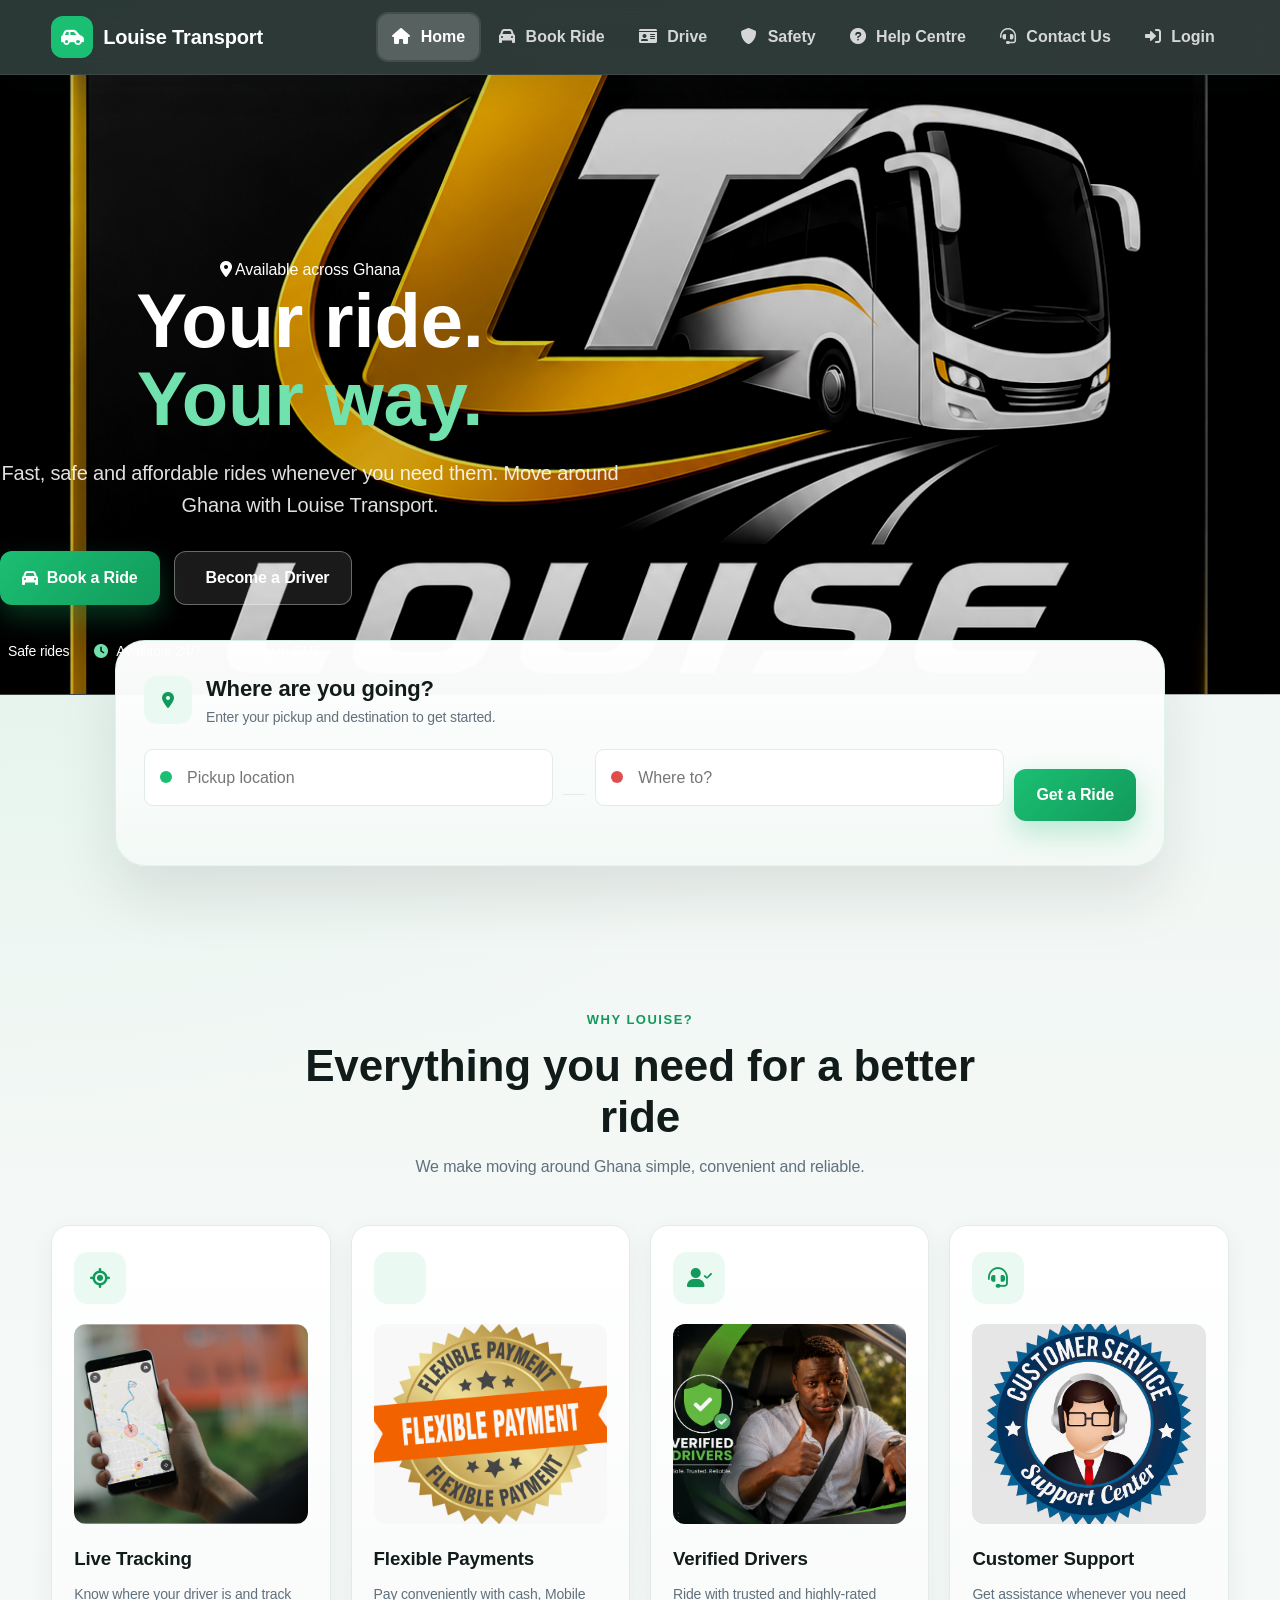
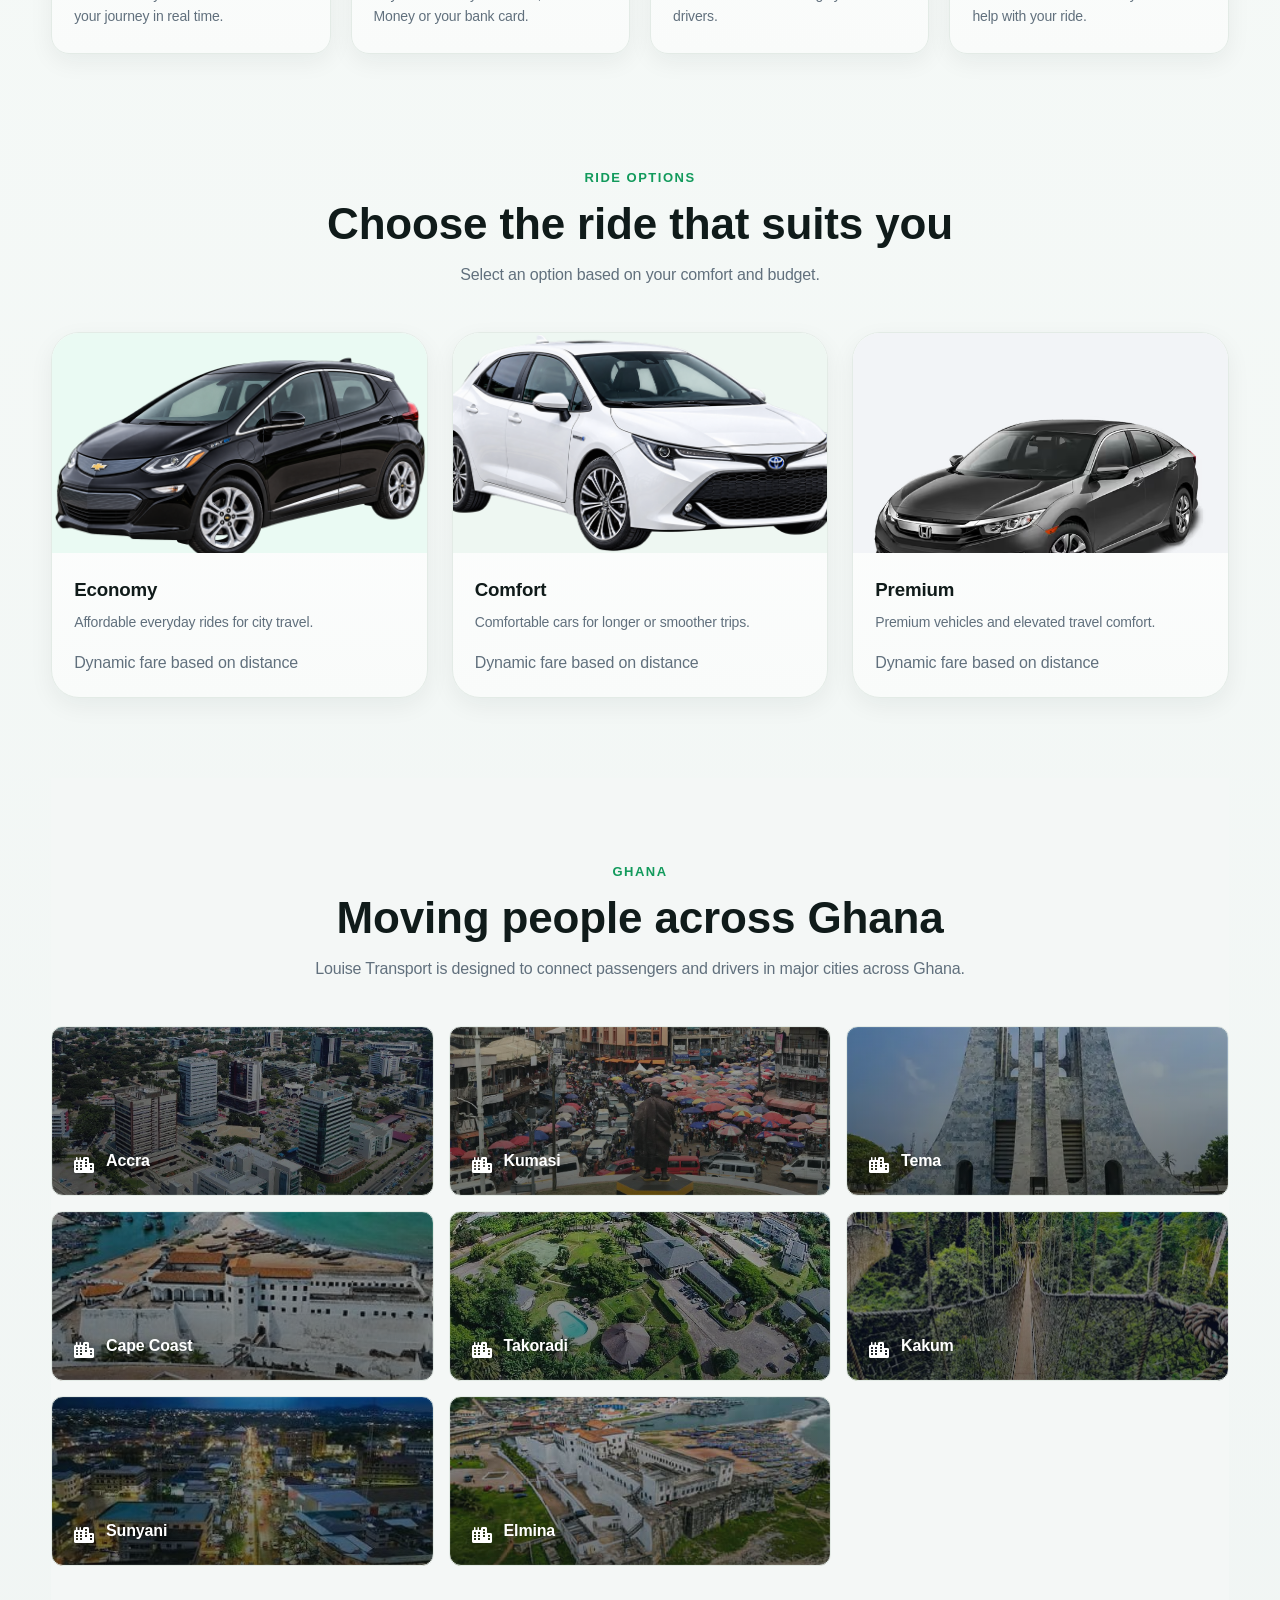
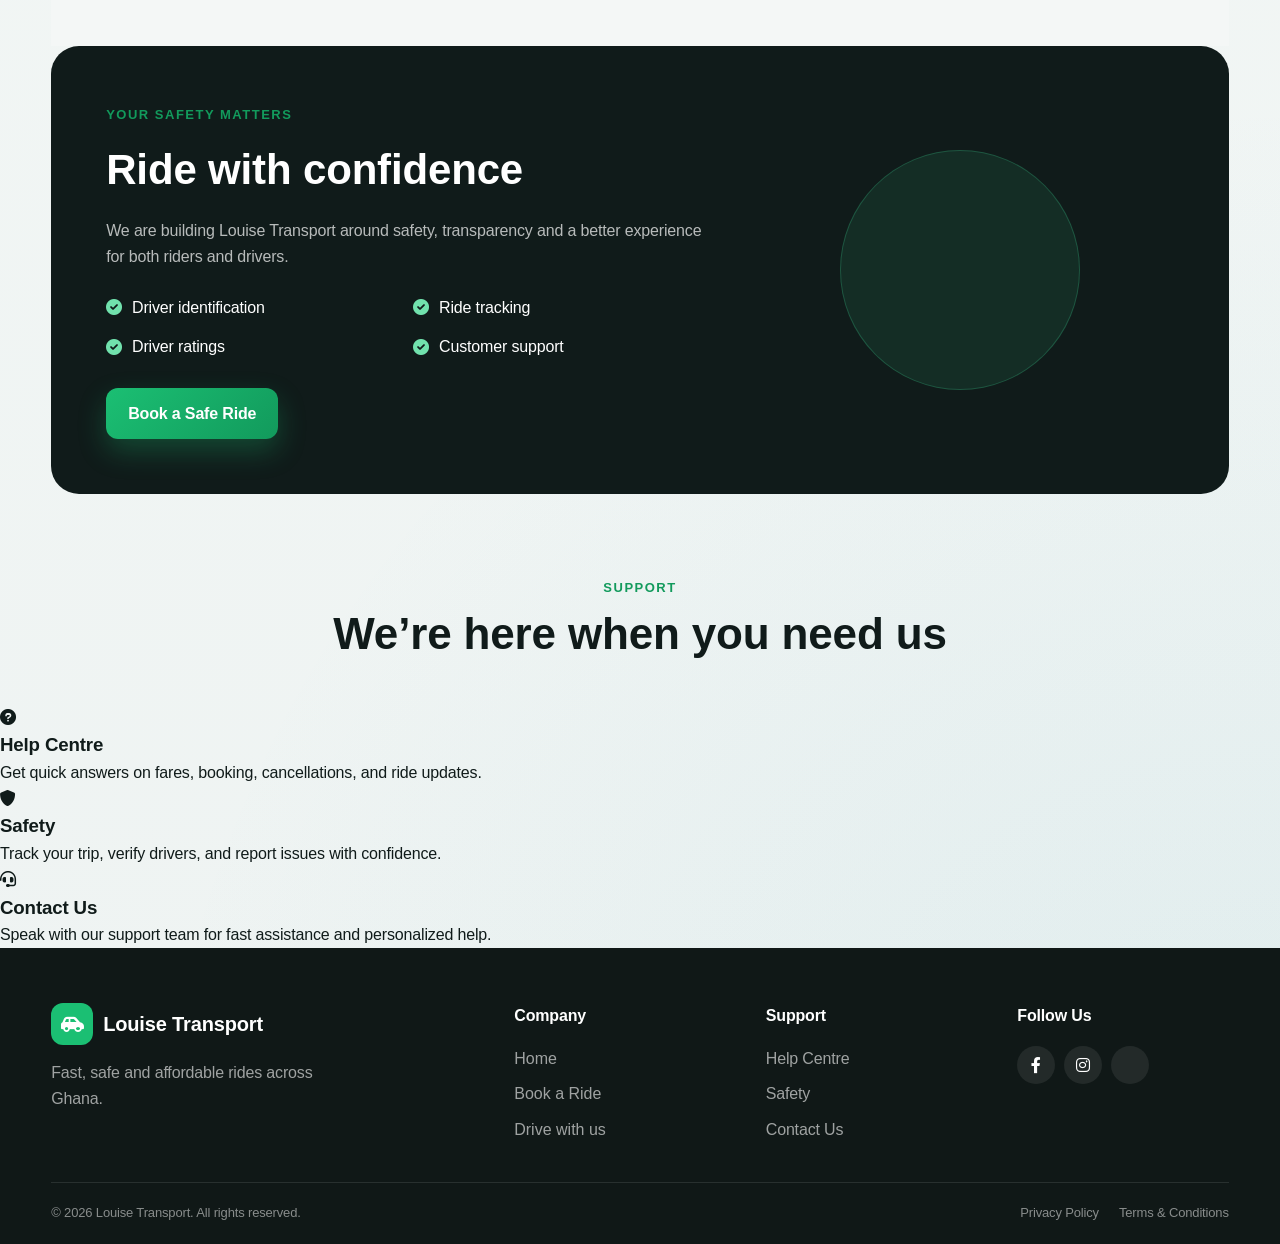
==== commit 1fb6e1ae: "I changed my Overlay and worked my Css" ====
--- a/index.html
+++ b/index.html
@@ -107,7 +107,7 @@
 
             <!-- Hero -->
             <div class="hero">
-
+         <div class="overlay"></div>
             <div class="hero-image">
                 <img src="ChatGPT Image Aug 28, 2026, 03_46_45 AM.png" alt="Louise Transport Ride" />
             </div>
--- a/Bolt Dennis style.css
+++ b/Bolt Dennis style.css
@@ -328,10 +328,20 @@
     content: "";
     position: absolute;
     inset: 0;
-    background: radial-gradient(circle at top right, rgba(27, 191, 115, 0.22), transparent 26%);
+    background: rgba(0, 0, 0, 0.55);
+}
+.hero > * {
+    position: relative;
     z-index: 1;
 }
-
+.overlay {
+    position: absolute;
+    top: 0;
+    left: 0;
+    width: 100%;
+    height: 100%;
+    background: rgba(0, 0, 0, 0.55);
+}
 .hero-image {
     position: absolute;
     inset: 0;
@@ -368,11 +378,10 @@
 .hero-content {
     position: relative;
     z-index: 2;
-
-    width: min(1180px, 92%);
-    margin: auto;
-
-    color: var(--white);
+    color: white;
+    text-align: center;
+    padding-top: 150px;
+};
 }
 
 .hero-badge {
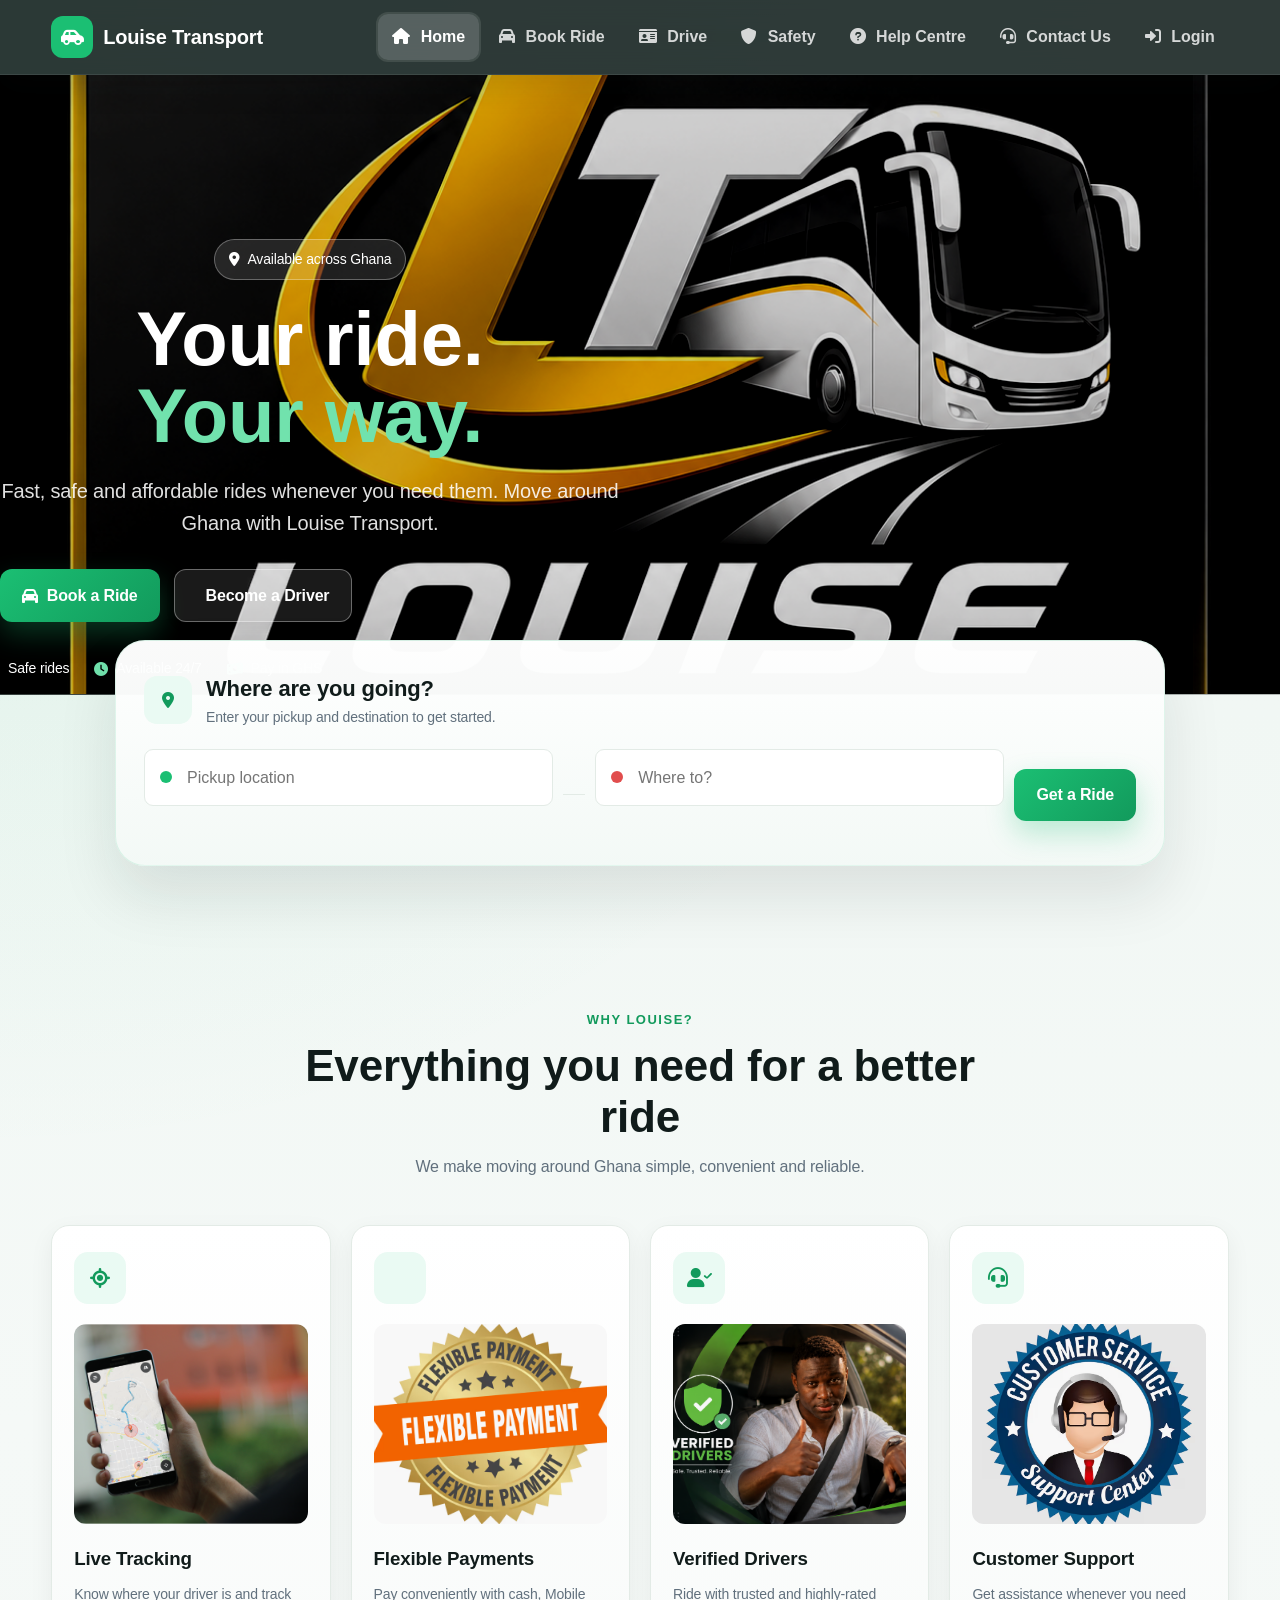
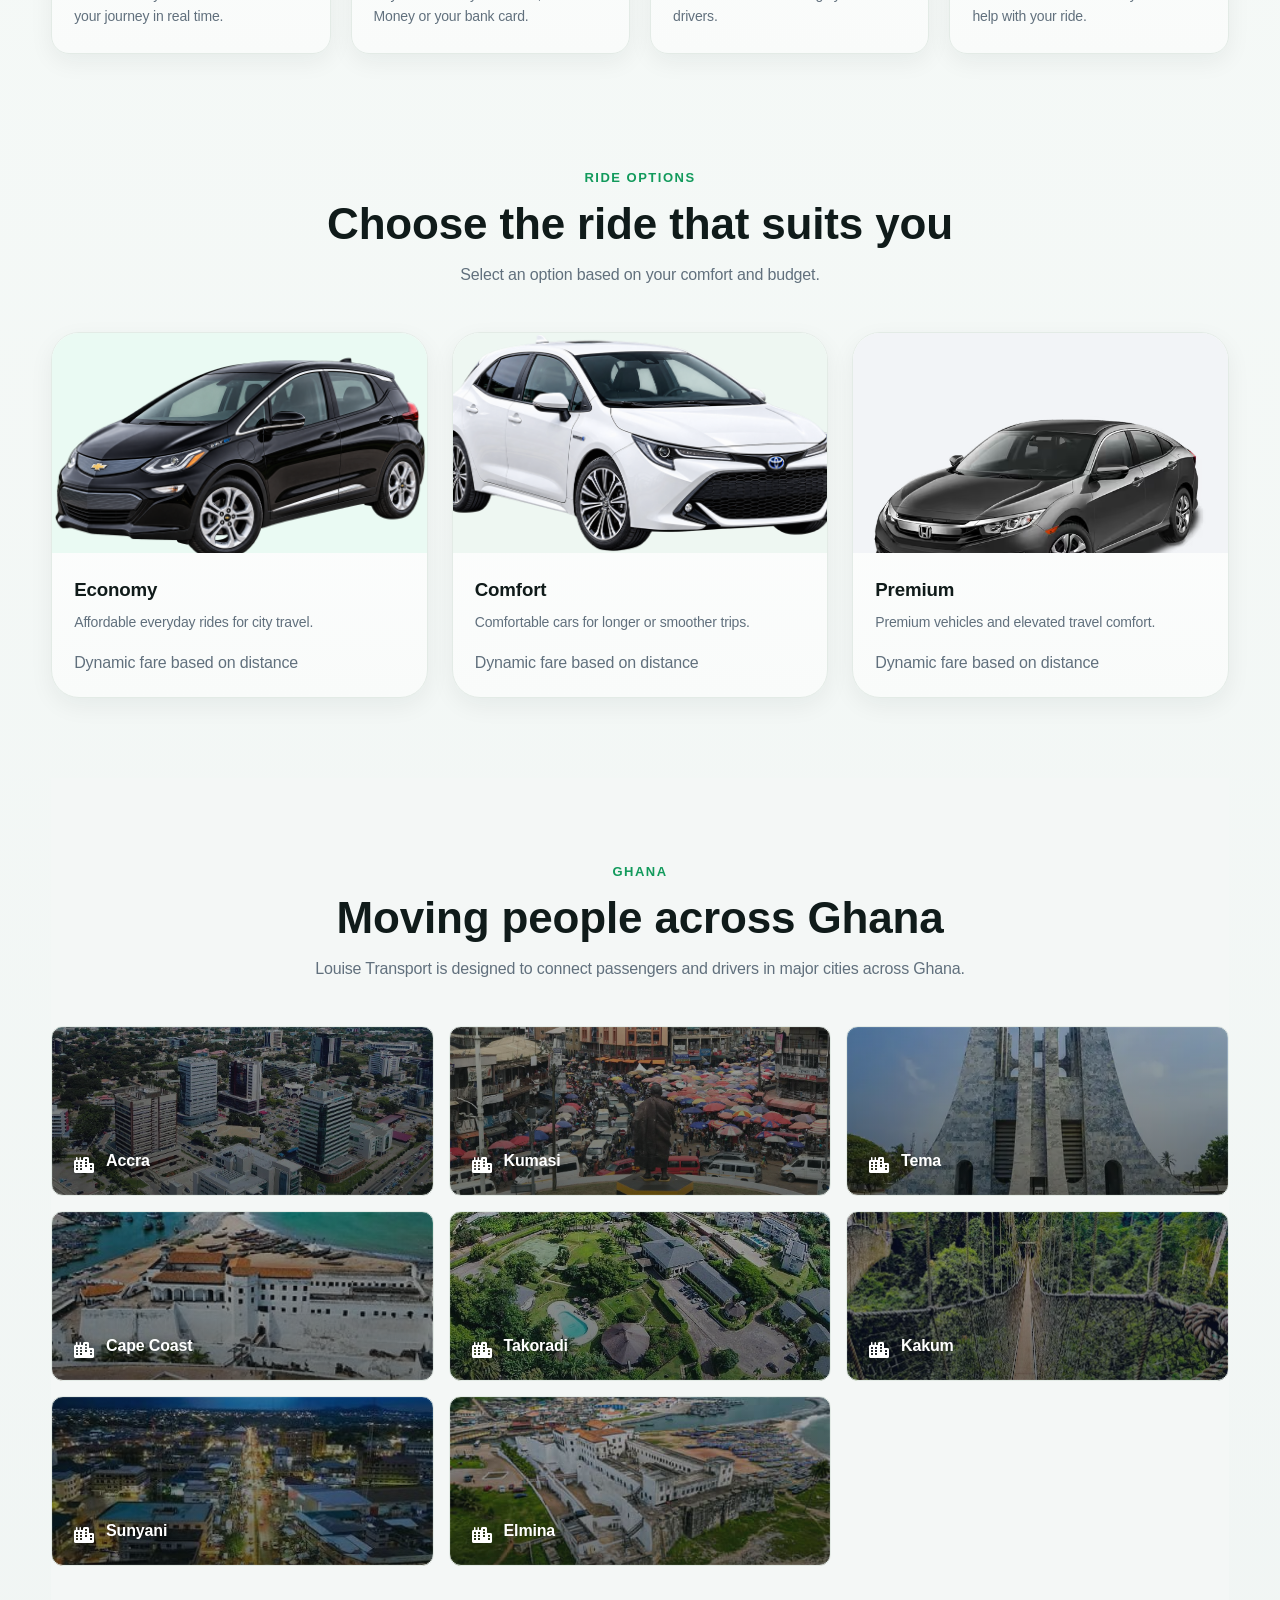
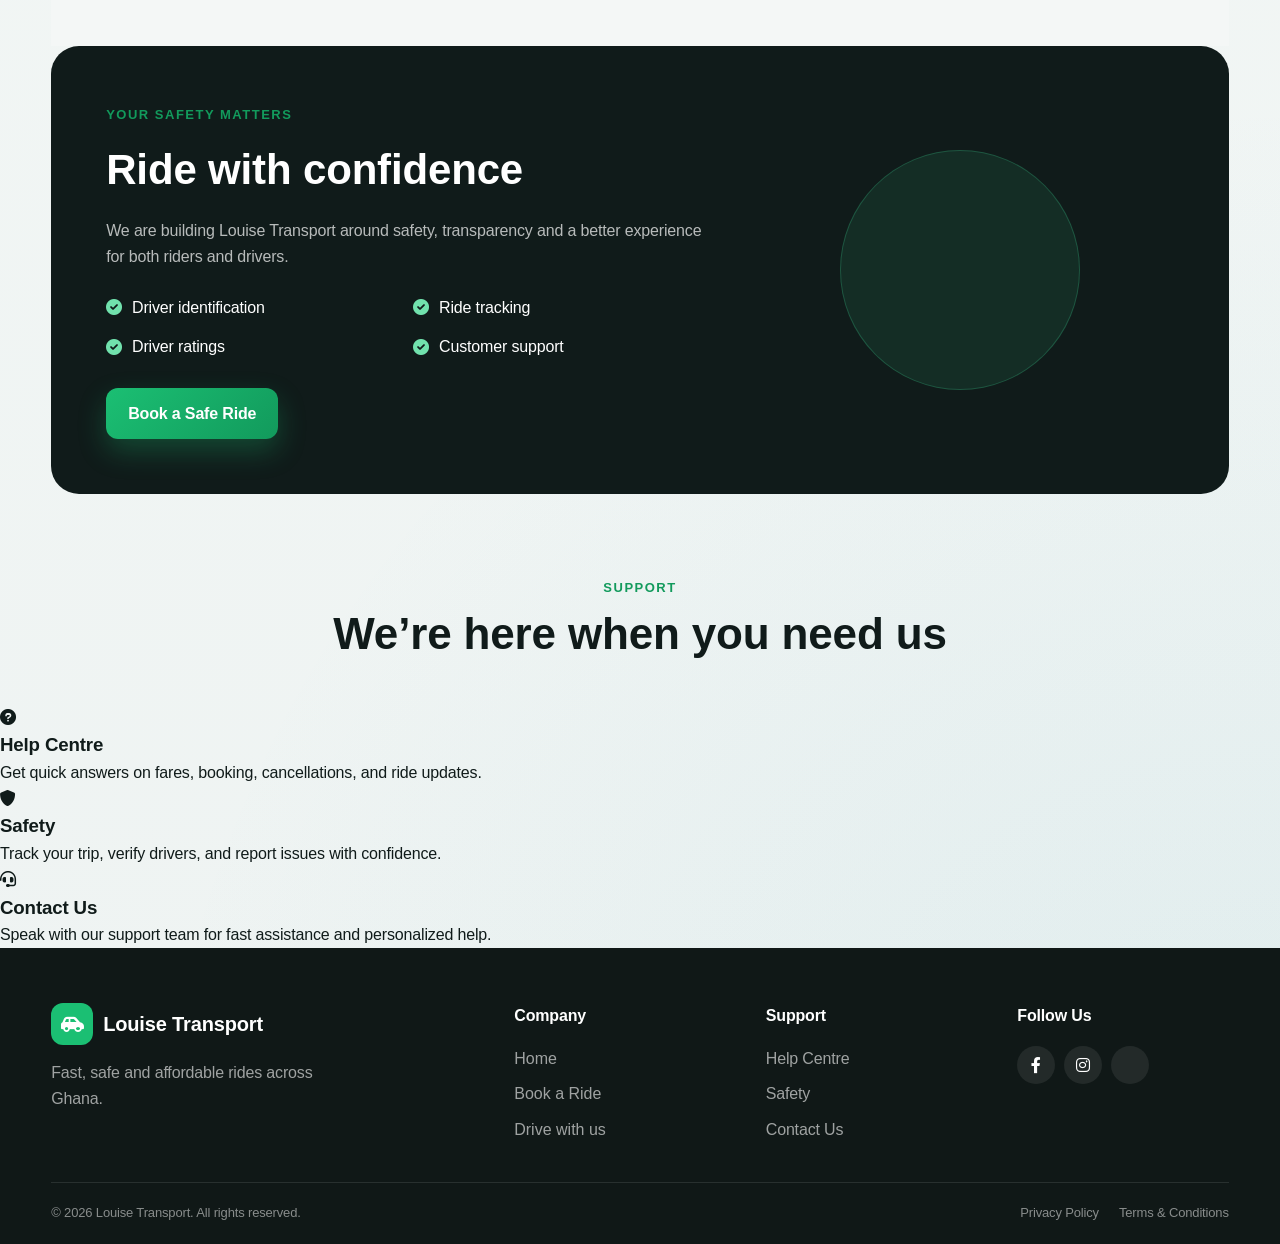
==== commit 4d53f66d: "I was working on the CSS, HTML as well." ====
--- a/index.html
+++ b/index.html
@@ -107,7 +107,7 @@
 
             <!-- Hero -->
             <div class="hero">
-         <div class="overlay"></div>
+      <div class="overlay"></div>
             <div class="hero-image">
                 <img src="ChatGPT Image Aug 28, 2026, 03_46_45 AM.png" alt="Louise Transport Ride" />
             </div>
--- a/Bolt Dennis style.css
+++ b/Bolt Dennis style.css
@@ -3,38 +3,51 @@
    MAIN STYLESHEET
 ========================================= */
 
-
 /* =========================================
    GOOGLE-LIKE RESET
 ========================================= */
 
 * {
-    margin: 0;
-    padding: 0;
-    box-sizing: border-box;
+  margin: 0;
+  padding: 0;
+  box-sizing: border-box;
 }
 
 html {
-    scroll-behavior: smooth;
+  scroll-behavior: smooth;
 }
 
 body {
-    font-family: "Segoe UI", Inter, Arial, sans-serif;
-    background:
-        radial-gradient(circle at top left, rgba(27, 191, 115, 0.12), transparent 25%),
-        radial-gradient(circle at bottom right, rgba(35, 149, 175, 0.08), transparent 25%),
-        linear-gradient(180deg, #edf5f1 0%, #f5f9f7 32%, #eef3f2 100%);
-    color: var(--dark);
-    line-height: 1.6;
-    letter-spacing: -0.01em;
-    transition: background 0.25s ease, color 0.25s ease;
+  font-family: "Segoe UI", Inter, Arial, sans-serif;
+  background:
+    radial-gradient(
+      circle at top left,
+      rgba(27, 191, 115, 0.12),
+      transparent 25%
+    ),
+    radial-gradient(
+      circle at bottom right,
+      rgba(35, 149, 175, 0.08),
+      transparent 25%
+    ),
+    linear-gradient(180deg, #edf5f1 0%, #f5f9f7 32%, #eef3f2 100%);
+  color: var(--dark);
+  line-height: 1.6;
+  letter-spacing: -0.01em;
+  transition:
+    background 0.25s ease,
+    color 0.25s ease;
 }
 
 body.dark-theme {
-    background:
-        radial-gradient(circle at top left, rgba(27, 191, 115, 0.14), transparent 28%),
-        linear-gradient(180deg, #0e1717 0%, #101b1a 100%);
-    color: #ebf5f1;
+  background:
+    radial-gradient(
+      circle at top left,
+      rgba(27, 191, 115, 0.14),
+      transparent 28%
+    ),
+    linear-gradient(180deg, #0e1717 0%, #101b1a 100%);
+  color: #ebf5f1;
 }
 
 body.dark-theme .section-card,
@@ -53,10 +66,14 @@
 body.dark-theme .feature-card,
 body.dark-theme .ride-type-card,
 body.dark-theme .quick-booking-card {
-    background: linear-gradient(180deg, rgba(19,31,30,0.96) 0%, rgba(15,24,23,0.96) 100%);
-    border-color: rgba(134, 167, 157, 0.18);
-    box-shadow: 0 16px 35px rgba(0, 0, 0, 0.18);
-    color: #ebf5f1;
+  background: linear-gradient(
+    180deg,
+    rgba(19, 31, 30, 0.96) 0%,
+    rgba(15, 24, 23, 0.96) 100%
+  );
+  border-color: rgba(134, 167, 157, 0.18);
+  box-shadow: 0 16px 35px rgba(0, 0, 0, 0.18);
+  color: #ebf5f1;
 }
 
 body.dark-theme .info-item,
@@ -67,9 +84,9 @@
 body.dark-theme input,
 body.dark-theme select,
 body.dark-theme textarea {
-    background: rgba(24, 37, 36, 0.9);
-    color: #ebf5f1;
-    border-color: rgba(134, 167, 157, 0.2);
+  background: rgba(24, 37, 36, 0.9);
+  color: #ebf5f1;
+  border-color: rgba(134, 167, 157, 0.2);
 }
 
 body.dark-theme .auth-subtitle,
@@ -88,7 +105,7 @@
 body.dark-theme .page-title p,
 body.dark-theme .hero p,
 body.dark-theme .section-heading p {
-    color: rgba(235, 245, 241, 0.74);
+  color: rgba(235, 245, 241, 0.74);
 }
 
 body.dark-theme .nav-btn,
@@ -104,625 +121,628 @@
 body.dark-theme .stat-value,
 body.dark-theme .section-header h3,
 body.dark-theme .address-type span {
-    color: #ebf5f1;
+  color: #ebf5f1;
 }
 
 button,
 input,
 select,
 textarea {
-    font: inherit;
+  font: inherit;
 }
 
 button {
-    cursor: pointer;
+  cursor: pointer;
 }
 
 button:disabled {
-    opacity: 0.65;
-    cursor: not-allowed;
-    transform: none;
+  opacity: 0.65;
+  cursor: not-allowed;
+  transform: none;
 }
 
 a {
-    text-decoration: none;
-    color: inherit;
+  text-decoration: none;
+  color: inherit;
 }
 
 img {
-    max-width: 100%;
-    height: auto;
-    display: block;
-}
-
+  max-width: 100%;
+  height: auto;
+  display: block;
+}
 
 /* =========================================
    VARIABLES
 ========================================= */
 
 :root {
-    --primary: #1bbf73;
-    --primary-dark: #129a5c;
-    --primary-light: #eafaf3;
-    --primary-soft: #f1fff7;
-    --secondary: #0c6f7d;
-    --secondary-soft: #eaf8fb;
-
-    --dark: #101b1a;
-    --dark-2: #1b2f2b;
-
-    --text: #1f2937;
-    --muted: #61707d;
-
-    --white: #ffffff;
-    --background: #f4f7f6;
-    --panel: #f9fbfb;
-    --surface: #ffffff;
-    --border: #e3ebe6;
-
-    --success: #10b981;
-    --warning: #f5b942;
-    --danger: #e14d4d;
-    --orange: #ff9f43;
-
-    --shadow-sm: 0 8px 24px rgba(16, 27, 26, 0.06);
-    --shadow: 0 18px 45px rgba(16, 27, 26, 0.08);
-    --shadow-lg: 0 25px 60px rgba(16, 27, 26, 0.12);
-
-    --radius: 18px;
-    --radius-lg: 28px;
-    --radius-sm: 10px;
-
-    --space-1: 8px;
-    --space-2: 12px;
-    --space-3: 16px;
-    --space-4: 20px;
-    --space-5: 24px;
-    --space-6: 30px;
-}
-
+  --primary: #1bbf73;
+  --primary-dark: #129a5c;
+  --primary-light: #eafaf3;
+  --primary-soft: #f1fff7;
+  --secondary: #0c6f7d;
+  --secondary-soft: #eaf8fb;
+
+  --dark: #101b1a;
+  --dark-2: #1b2f2b;
+
+  --text: #1f2937;
+  --muted: #61707d;
+
+  --white: #ffffff;
+  --background: #f4f7f6;
+  --panel: #f9fbfb;
+  --surface: #ffffff;
+  --border: #e3ebe6;
+
+  --success: #10b981;
+  --warning: #f5b942;
+  --danger: #e14d4d;
+  --orange: #ff9f43;
+
+  --shadow-sm: 0 8px 24px rgba(16, 27, 26, 0.06);
+  --shadow: 0 18px 45px rgba(16, 27, 26, 0.08);
+  --shadow-lg: 0 25px 60px rgba(16, 27, 26, 0.12);
+
+  --radius: 18px;
+  --radius-lg: 28px;
+  --radius-sm: 10px;
+
+  --space-1: 8px;
+  --space-2: 12px;
+  --space-3: 16px;
+  --space-4: 20px;
+  --space-5: 24px;
+  --space-6: 30px;
+}
 
 /* =========================================
    NAVIGATION
 ========================================= */
 
 .navbar {
-    position: sticky;
-    top: 0;
-    z-index: 1000;
-
-    background: rgba(16, 27, 26, 0.86);
-    backdrop-filter: blur(14px);
-    -webkit-backdrop-filter: blur(14px);
-    border-bottom: 1px solid rgba(255, 255, 255, 0.08);
-    box-shadow: 0 12px 30px rgba(16, 27, 26, 0.12);
+  position: sticky;
+  top: 0;
+  z-index: 1000;
+
+  background: rgba(16, 27, 26, 0.86);
+  backdrop-filter: blur(14px);
+  -webkit-backdrop-filter: blur(14px);
+  border-bottom: 1px solid rgba(255, 255, 255, 0.08);
+  box-shadow: 0 12px 30px rgba(16, 27, 26, 0.12);
 }
 
 .nav-container {
-    width: min(1180px, 92%);
-    margin: auto;
-
-    min-height: 74px;
-
-    display: flex;
-    align-items: center;
-    justify-content: space-between;
+  width: min(1180px, 92%);
+  margin: auto;
+
+  min-height: 74px;
+
+  display: flex;
+  align-items: center;
+  justify-content: space-between;
 }
 
 .logo {
-    display: inline-flex;
-    align-items: center;
-    gap: 10px;
-
-    font-size: 20px;
-    font-weight: 800;
-    color: var(--white);
+  display: inline-flex;
+  align-items: center;
+  gap: 10px;
+
+  font-size: 20px;
+  font-weight: 800;
+  color: var(--white);
 }
 
 .logo-icon {
-    width: 42px;
-    height: 42px;
-
-    display: grid;
-    place-items: center;
-
-    border-radius: 12px;
-
-    background: var(--primary);
-    color: var(--white);
-
-    font-size: 18px;
+  width: 42px;
+  height: 42px;
+
+  display: grid;
+  place-items: center;
+
+  border-radius: 12px;
+
+  background: var(--primary);
+  color: var(--white);
+
+  font-size: 18px;
 }
 
 .nav-menu {
-    display: flex;
-    align-items: center;
-    gap: 6px;
+  display: flex;
+  align-items: center;
+  gap: 6px;
 }
 
 .nav-btn {
-    border: 0;
-    background: transparent;
-
-    padding: 10px 14px;
-
-    border-radius: 10px;
-
-    color: rgba(255, 255, 255, 0.8);
-    font-weight: 600;
-
-    transition: 0.25s ease;
+  border: 0;
+  background: transparent;
+
+  padding: 10px 14px;
+
+  border-radius: 10px;
+
+  color: rgba(255, 255, 255, 0.8);
+  font-weight: 600;
+
+  transition: 0.25s ease;
 }
 
 .nav-btn i {
-    margin-right: 6px;
+  margin-right: 6px;
 }
 
 .nav-btn:hover,
 .nav-btn.active {
-    background: rgba(255, 255, 255, 0.2);
-    color: var(--white);
-    box-shadow: 0 0 0 2px rgba(255, 255, 255, 0.1);
+  background: rgba(255, 255, 255, 0.2);
+  color: var(--white);
+  box-shadow: 0 0 0 2px rgba(255, 255, 255, 0.1);
 }
 
 .logout-btn {
-    color: #ff6b6b;
-    background: rgba(255, 107, 107, 0.15);
-    border: 1px solid rgba(255, 107, 107, 0.3);
+  color: #ff6b6b;
+  background: rgba(255, 107, 107, 0.15);
+  border: 1px solid rgba(255, 107, 107, 0.3);
 }
 
 .logout-btn:hover {
-    background: rgba(255, 107, 107, 0.25);
-    border-color: rgba(255, 107, 107, 0.5);
+  background: rgba(255, 107, 107, 0.25);
+  border-color: rgba(255, 107, 107, 0.5);
 }
 
 .mobile-menu-btn {
-    display: none;
-
-    border: 0;
-    background: transparent;
-
-    font-size: 24px;
-    color: var(--white);
-}
-
+  display: none;
+
+  border: 0;
+  background: transparent;
+
+  font-size: 24px;
+  color: var(--white);
+}
 
 /* =========================================
    PAGE SYSTEM
 ========================================= */
 
 .page {
-    display: none;
-    min-height: calc(100vh - 74px);
+  display: none;
+  min-height: calc(100vh - 74px);
 }
 
 .page.active {
-    display: block;
-}
-
+  display: block;
+}
 
 /* =========================================
    HERO
 ========================================= */
 
 .hero {
-    position: relative;
-
-    min-height: 620px;
-
-    display: flex;
-    align-items: center;
-
-    overflow: hidden;
-
-    background: linear-gradient(
-            90deg,
-            rgba(10, 20, 18, 0.88),
-            rgba(10, 20, 18, 0.52),
-            rgba(10, 20, 18, 0.3)
-        );
-    border-bottom: 1px solid rgba(255, 255, 255, 0.08);
+  position: relative;
+
+  min-height: 620px;
+
+  display: flex;
+  align-items: center;
+
+  overflow: hidden;
+
+  background: linear-gradient(
+    90deg,
+    rgba(10, 20, 18, 0.88),
+    rgba(10, 20, 18, 0.52),
+    rgba(10, 20, 18, 0.3)
+  );
+  border-bottom: 1px solid rgba(255, 255, 255, 0.08);
 }
 
 .hero::before {
-    content: "";
-    position: absolute;
-    inset: 0;
-    background: rgba(0, 0, 0, 0.55);
+  content: "";
+  position: absolute;
+  inset: 0;
+  background: rgba(0, 0, 0, 0.55);
 }
 .hero > * {
-    position: relative;
-    z-index: 1;
+  position: relative;
+  z-index: 1;
 }
 .overlay {
-    position: absolute;
-    top: 0;
-    left: 0;
-    width: 100%;
-    height: 100%;
-    background: rgba(0, 0, 0, 0.55);
+  position: absolute;
+  top: 0;
+  left: 0;
+  width: 100%;
+  height: 100%;
+  background: rgba(0, 0, 0, 0.55);
 }
 .hero-image {
-    position: absolute;
-    inset: 0;
-    z-index: 1;
-    overflow: hidden;
+  position: absolute;
+  inset: 0;
+  z-index: 1;
+  overflow: hidden;
 }
 
 .hero-image img {
-    width: 100%;
-    height: 100%;
-    object-fit: cover;
-    object-position: center;
-    filter: brightness(0.8) contrast(1.1);
-    animation: heroZoom 0.8s ease-out;
+  width: 100%;
+  height: 100%;
+  object-fit: cover;
+  object-position: center;
+  filter: brightness(0.8) contrast(1.1);
+  animation: heroZoom 0.8s ease-out;
 }
 
 @keyframes heroZoom {
-    from {
-        transform: scale(1.05);
-        opacity: 0.8;
-    }
-    to {
-        transform: scale(1);
-        opacity: 1;
-    }
+  from {
+    transform: scale(1.05);
+    opacity: 0.8;
+  }
+  to {
+    transform: scale(1);
+    opacity: 1;
+  }
 }
 
 .hero-overlay {
-    position: absolute;
-    inset: 0;
-    pointer-events: none;
+  position: absolute;
+  inset: 0;
+  pointer-events: none;
 }
 
 .hero-content {
-    position: relative;
-    z-index: 2;
-    color: white;
-    text-align: center;
-    padding-top: 150px;
-};
+  position: relative;
+  z-index: 2;
+  color: white;
+  text-align: center;
+  padding-top: 150px;
 }
 
 .hero-badge {
-    display: inline-flex;
-    align-items: center;
-    gap: 8px;
-
-    padding: 8px 14px;
-
-    margin-bottom: 20px;
-
-    border: 1px solid rgba(255, 255, 255, 0.3);
-    border-radius: 30px;
-
-    background: rgba(255, 255, 255, 0.12);
-
-    font-size: 14px;
+  display: inline-flex;
+  align-items: center;
+  gap: 8px;
+
+  padding: 8px 14px;
+
+  margin-bottom: 20px;
+
+  border: 1px solid rgba(255, 255, 255, 0.3);
+  border-radius: 30px;
+
+  background: rgba(255, 255, 255, 0.12);
+
+  font-size: 14px;
 }
 
 .hero h1 {
-    max-width: 720px;
-
-    font-size: clamp(48px, 7vw, 76px);
-    line-height: 1.02;
-
-    margin-bottom: 20px;
+  max-width: 720px;
+
+  font-size: clamp(48px, 7vw, 76px);
+  line-height: 1.02;
+
+  margin-bottom: 20px;
 }
 
 .hero h1 span {
-    display: block;
-    color: #71e2ad;
+  display: block;
+  color: #71e2ad;
 }
 
 .hero p {
-    max-width: 620px;
-
-    margin-bottom: 30px;
-
-    font-size: 20px;
-    color: rgba(255, 255, 255, 0.88);
+  max-width: 620px;
+
+  margin-bottom: 30px;
+
+  font-size: 20px;
+  color: rgba(255, 255, 255, 0.88);
 }
 
 .hero-buttons {
-    display: flex;
-    flex-wrap: wrap;
-    gap: 14px;
+  display: flex;
+  flex-wrap: wrap;
+  gap: 14px;
 }
 
 .hero-trust {
-    display: flex;
-    flex-wrap: wrap;
-    gap: 25px;
-
-    margin-top: 35px;
-
-    font-size: 14px;
+  display: flex;
+  flex-wrap: wrap;
+  gap: 25px;
+
+  margin-top: 35px;
+
+  font-size: 14px;
 }
 
 .hero-trust div {
-    display: flex;
-    align-items: center;
-    gap: 8px;
+  display: flex;
+  align-items: center;
+  gap: 8px;
 }
 
 .hero-trust i {
-    color: #71e2ad;
-}
-
+  color: #71e2ad;
+}
 
 /* =========================================
    BUTTONS
 ========================================= */
 
 .btn {
-    border: 0;
-
-    min-height: 50px;
-
-    padding: 13px 22px;
-
-    border-radius: 12px;
-
-    display: inline-flex;
-    align-items: center;
-    justify-content: center;
-    gap: 9px;
-
-    font-weight: 700;
-    letter-spacing: -0.01em;
-
-    transition:
-        transform 0.2s ease,
-        box-shadow 0.2s ease,
-        background 0.2s ease;
+  border: 0;
+
+  min-height: 50px;
+
+  padding: 13px 22px;
+
+  border-radius: 12px;
+
+  display: inline-flex;
+  align-items: center;
+  justify-content: center;
+  gap: 9px;
+
+  font-weight: 700;
+  letter-spacing: -0.01em;
+
+  transition:
+    transform 0.2s ease,
+    box-shadow 0.2s ease,
+    background 0.2s ease;
 }
 
 .btn:hover {
-    transform: translateY(-2px);
+  transform: translateY(-2px);
 }
 
 .btn-primary {
-    background: linear-gradient(135deg, var(--primary) 0%, var(--primary-dark) 100%);
-    color: var(--white);
-    box-shadow: 0 12px 28px rgba(27, 191, 115, 0.28);
+  background: linear-gradient(
+    135deg,
+    var(--primary) 0%,
+    var(--primary-dark) 100%
+  );
+  color: var(--white);
+  box-shadow: 0 12px 28px rgba(27, 191, 115, 0.28);
 }
 
 .btn-primary:hover {
-    background: linear-gradient(135deg, var(--primary-dark) 0%, var(--primary) 100%);
-    box-shadow: 0 16px 32px rgba(27, 191, 115, 0.32);
+  background: linear-gradient(
+    135deg,
+    var(--primary-dark) 0%,
+    var(--primary) 100%
+  );
+  box-shadow: 0 16px 32px rgba(27, 191, 115, 0.32);
 }
 
 .btn-secondary {
-    background: var(--white);
-    color: var(--dark);
-    border: 1px solid var(--border);
-    box-shadow: 0 4px 12px rgba(16,27,26,0.04);
+  background: var(--white);
+  color: var(--dark);
+  border: 1px solid var(--border);
+  box-shadow: 0 4px 12px rgba(16, 27, 26, 0.04);
 }
 
 .hero .btn-secondary {
-    background: rgba(255, 255, 255, 0.1);
-    color: var(--white);
-    border-color: rgba(255, 255, 255, 0.35);
+  background: rgba(255, 255, 255, 0.1);
+  color: var(--white);
+  border-color: rgba(255, 255, 255, 0.35);
 }
 
 .btn-danger {
-    background: var(--danger);
-    color: var(--white);
+  background: var(--danger);
+  color: var(--white);
 }
 
 .btn-full {
-    width: 100%;
-}
-
+  width: 100%;
+}
 
 /* =========================================
    QUICK BOOKING
 ========================================= */
 
 .quick-booking {
-    position: relative;
-    z-index: 10;
-
-    margin-top: -55px;
-    padding: 0 0 60px;
+  position: relative;
+  z-index: 10;
+
+  margin-top: -55px;
+  padding: 0 0 60px;
 }
 
 .quick-booking-card {
-    width: min(1050px, 92%);
-    margin: auto;
-
-    padding: 30px 28px 24px;
-
-    background: linear-gradient(180deg, rgba(255,255,255,0.98), rgba(243,249,246,0.98));
-
-    border-radius: 30px;
-    border: 1px solid rgba(27, 191, 115, 0.12);
-    box-shadow: 0 30px 60px rgba(16, 27, 26, 0.1);
+  width: min(1050px, 92%);
+  margin: auto;
+
+  padding: 30px 28px 24px;
+
+  background: linear-gradient(
+    180deg,
+    rgba(255, 255, 255, 0.98),
+    rgba(243, 249, 246, 0.98)
+  );
+
+  border-radius: 30px;
+  border: 1px solid rgba(27, 191, 115, 0.12);
+  box-shadow: 0 30px 60px rgba(16, 27, 26, 0.1);
 }
 
 .quick-booking-heading {
-    display: flex;
-    align-items: center;
-    gap: 14px;
-
-    margin-bottom: 20px;
+  display: flex;
+  align-items: center;
+  gap: 14px;
+
+  margin-bottom: 20px;
 }
 
 .section-icon {
-    width: 48px;
-    height: 48px;
-
-    display: grid;
-    place-items: center;
-
-    border-radius: 13px;
-
-    background: var(--primary-light);
-    color: var(--primary-dark);
+  width: 48px;
+  height: 48px;
+
+  display: grid;
+  place-items: center;
+
+  border-radius: 13px;
+
+  background: var(--primary-light);
+  color: var(--primary-dark);
 }
 
 .quick-booking-heading h2 {
-    font-size: 22px;
+  font-size: 22px;
 }
 
 .quick-booking-heading p {
-    color: var(--muted);
-    font-size: 14px;
+  color: var(--muted);
+  font-size: 14px;
 }
 
 .quick-location {
-    display: grid;
-    grid-template-columns: 1fr 22px 1fr auto;
-    align-items: center;
-    gap: 10px;
+  display: grid;
+  grid-template-columns: 1fr 22px 1fr auto;
+  align-items: center;
+  gap: 10px;
 }
 
 .location-input {
-    position: relative;
-
-    display: flex;
-    align-items: center;
-
-    margin-bottom: 35px;
+  position: relative;
+
+  display: flex;
+  align-items: center;
+
+  margin-bottom: 35px;
 }
 
 .location-input input {
-    width: 100%;
-
-    padding: 15px 15px 15px 42px;
-
-    border: 1px solid var(--border);
-    border-radius: 9px;
-
-    outline: none;
-
-    transition: 0.2s ease;
+  width: 100%;
+
+  padding: 15px 15px 15px 42px;
+
+  border: 1px solid var(--border);
+  border-radius: 9px;
+
+  outline: none;
+
+  transition: 0.2s ease;
 }
 
 .location-input input:focus {
-    border-color: var(--primary);
-    box-shadow: 0 0 0 3px rgba(54, 179, 126, 0.1);
+  border-color: var(--primary);
+  box-shadow: 0 0 0 3px rgba(54, 179, 126, 0.1);
 }
 
 .location-dot {
-    position: absolute;
-    left: 16px;
-
-    width: 12px;
-    height: 12px;
-
-    border-radius: 50%;
-
-    z-index: 2;
+  position: absolute;
+  left: 16px;
+
+  width: 12px;
+  height: 12px;
+
+  border-radius: 50%;
+
+  z-index: 2;
 }
 
 .pickup-dot {
-    background: var(--primary);
+  background: var(--primary);
 }
 
 .destination-dot {
-    background: var(--danger);
+  background: var(--danger);
 }
 
 .location-line {
-    height: 1px;
-    background: var(--border);
-}
-
+  height: 1px;
+  background: var(--border);
+}
 
 /* =========================================
    LOCATION VALIDATION
 ========================================= */
 
 .location-feedback {
-    position: absolute;
-    bottom: -28px;
-    left: 0;
-
-    font-size: 12px;
-    font-weight: 600;
-
-    display: flex;
-    align-items: center;
-    gap: 6px;
-
-    white-space: nowrap;
-    z-index: 3;
-
-    transition: 0.2s ease;
+  position: absolute;
+  bottom: -28px;
+  left: 0;
+
+  font-size: 12px;
+  font-weight: 600;
+
+  display: flex;
+  align-items: center;
+  gap: 6px;
+
+  white-space: nowrap;
+  z-index: 3;
+
+  transition: 0.2s ease;
 }
 
 .valid-feedback {
-    color: #10b981;
+  color: #10b981;
 }
 
 .valid-feedback i {
-    color: #10b981;
+  color: #10b981;
 }
 
 .invalid-feedback {
-    color: #ef4444;
+  color: #ef4444;
 }
 
 .invalid-feedback i {
-    color: #ef4444;
+  color: #ef4444;
 }
 
 input.valid {
-    border-color: #10b981 !important;
-    box-shadow: 0 0 0 3px rgba(16, 185, 129, 0.1) !important;
+  border-color: #10b981 !important;
+  box-shadow: 0 0 0 3px rgba(16, 185, 129, 0.1) !important;
 }
 
 input.invalid {
-    border-color: #ef4444 !important;
-    box-shadow: 0 0 0 3px rgba(239, 68, 68, 0.1) !important;
+  border-color: #ef4444 !important;
+  box-shadow: 0 0 0 3px rgba(239, 68, 68, 0.1) !important;
 }
 
 .suggestions {
-    position: absolute;
-    top: 42px;
-    left: 0;
-
-    background: var(--white);
-
-    border: 1px solid var(--border);
-    border-radius: 9px;
-
-    box-shadow: var(--shadow);
-
-    padding: 8px;
-
-    display: flex;
-    flex-direction: column;
-    gap: 6px;
-
-    z-index: 100;
-    width: 200px;
+  position: absolute;
+  top: 42px;
+  left: 0;
+
+  background: var(--white);
+
+  border: 1px solid var(--border);
+  border-radius: 9px;
+
+  box-shadow: var(--shadow);
+
+  padding: 8px;
+
+  display: flex;
+  flex-direction: column;
+  gap: 6px;
+
+  z-index: 100;
+  width: 200px;
 }
 
 .suggestions span {
-    padding: 8px 12px;
-
-    border-radius: 6px;
-
-    background: var(--primary-light);
-    color: var(--primary-dark);
-
-    cursor: pointer;
-
-    font-size: 13px;
-    font-weight: 600;
-
-    transition: 0.2s ease;
+  padding: 8px 12px;
+
+  border-radius: 6px;
+
+  background: var(--primary-light);
+  color: var(--primary-dark);
+
+  cursor: pointer;
+
+  font-size: 13px;
+  font-weight: 600;
+
+  transition: 0.2s ease;
 }
 
 .suggestions span:hover {
-    background: var(--primary);
-    color: var(--white);
-    transform: translateX(4px);
-}
-
+  background: var(--primary);
+  color: var(--white);
+  transform: translateX(4px);
+}
 
 /* =========================================
    SECTIONS
@@ -731,799 +751,817 @@
 .features-section,
 .ride-types-section,
 .cities-section {
-    width: min(1180px, 92%);
-    margin: auto;
-    padding: 80px 0;
+  width: min(1180px, 92%);
+  margin: auto;
+  padding: 80px 0;
 }
 
 .section-heading {
-    max-width: 700px;
-    margin: 0 auto 45px;
-
-    text-align: center;
+  max-width: 700px;
+  margin: 0 auto 45px;
+
+  text-align: center;
 }
 
 .section-label {
-    display: inline-block;
-
-    margin-bottom: 10px;
-
-    color: var(--primary-dark);
-
-    font-size: 13px;
-    font-weight: 800;
-    letter-spacing: 1.5px;
+  display: inline-block;
+
+  margin-bottom: 10px;
+
+  color: var(--primary-dark);
+
+  font-size: 13px;
+  font-weight: 800;
+  letter-spacing: 1.5px;
 }
 
 .section-heading h2 {
-    margin-bottom: 12px;
-
-    font-size: clamp(30px, 4vw, 44px);
-    line-height: 1.15;
+  margin-bottom: 12px;
+
+  font-size: clamp(30px, 4vw, 44px);
+  line-height: 1.15;
 }
 
 .section-heading p {
-    color: var(--muted);
-}
-
+  color: var(--muted);
+}
 
 /* =========================================
    FEATURES
 ========================================= */
 
 .features-grid {
-    display: grid;
-
-    grid-template-columns: repeat(4, 1fr);
-
-    gap: 20px;
+  display: grid;
+
+  grid-template-columns: repeat(4, 1fr);
+
+  gap: 20px;
 }
 
 .feature-card {
-    padding: 26px 22px;
-
-    background: linear-gradient(180deg, #ffffff 0%, #f9fbfa 100%);
-
-    border: 1px solid var(--border);
-    border-radius: var(--radius);
-
-    box-shadow: var(--shadow-sm);
-
-    transition: 0.25s ease;
-    
-    overflow: hidden;
-    display: flex;
-    flex-direction: column;
+  padding: 26px 22px;
+
+  background: linear-gradient(180deg, #ffffff 0%, #f9fbfa 100%);
+
+  border: 1px solid var(--border);
+  border-radius: var(--radius);
+
+  box-shadow: var(--shadow-sm);
+
+  transition: 0.25s ease;
+
+  overflow: hidden;
+  display: flex;
+  flex-direction: column;
 }
 
 .feature-card:hover {
-    transform: translateY(-6px);
-    box-shadow: var(--shadow);
-    border-color: rgba(27, 191, 115, 0.25);
+  transform: translateY(-6px);
+  box-shadow: var(--shadow);
+  border-color: rgba(27, 191, 115, 0.25);
 }
 
 .feature-card img {
-    width: 100%;
-    height: 200px;
-    object-fit: cover;
-    object-position: center;
-    border-radius: 12px;
-    margin-bottom: 20px;
-    display: block;
-    filter: brightness(0.95) contrast(1.05);
-    transition: 0.3s ease;
+  width: 100%;
+  height: 200px;
+  object-fit: cover;
+  object-position: center;
+  border-radius: 12px;
+  margin-bottom: 20px;
+  display: block;
+  filter: brightness(0.95) contrast(1.05);
+  transition: 0.3s ease;
 }
 
 .feature-card:hover img {
-    filter: brightness(1) contrast(1.1);
-    transform: scale(1.02);
+  filter: brightness(1) contrast(1.1);
+  transform: scale(1.02);
 }
 
 .feature-icon {
-    width: 52px;
-    height: 52px;
-
-    display: grid;
-    place-items: center;
-
-    margin-bottom: 20px;
-
-    border-radius: 14px;
-
-    background: var(--primary-light);
-    color: var(--primary-dark);
-
-    font-size: 20px;
+  width: 52px;
+  height: 52px;
+
+  display: grid;
+  place-items: center;
+
+  margin-bottom: 20px;
+
+  border-radius: 14px;
+
+  background: var(--primary-light);
+  color: var(--primary-dark);
+
+  font-size: 20px;
 }
 
 .feature-card h3 {
-    margin-bottom: 9px;
+  margin-bottom: 9px;
 }
 
 .feature-card p {
-    color: var(--muted);
-    font-size: 14px;
-}
-
+  color: var(--muted);
+  font-size: 14px;
+}
 
 /* =========================================
    RIDE TYPES
 ========================================= */
 
 .ride-types-section {
-    padding-top: 30px;
+  padding-top: 30px;
 }
 
 .ride-types-grid {
-    display: grid;
-
-    grid-template-columns: repeat(3, 1fr);
-
-    gap: 24px;
+  display: grid;
+
+  grid-template-columns: repeat(3, 1fr);
+
+  gap: 24px;
 }
 
 .ride-type-card {
-    position: relative;
-
-    overflow: hidden;
-
-    background: linear-gradient(180deg, #ffffff 0%, #f9fbfa 100%);
-
-    border: 1px solid var(--border);
-    border-radius: var(--radius-lg);
-
-    box-shadow: var(--shadow-sm);
-
-    transition: 0.25s ease;
+  position: relative;
+
+  overflow: hidden;
+
+  background: linear-gradient(180deg, #ffffff 0%, #f9fbfa 100%);
+
+  border: 1px solid var(--border);
+  border-radius: var(--radius-lg);
+
+  box-shadow: var(--shadow-sm);
+
+  transition: 0.25s ease;
 }
 
 .ride-type-card:hover {
-    transform: translateY(-6px);
-    box-shadow: var(--shadow);
-    border-color: rgba(27, 191, 115, 0.25);
+  transform: translateY(-6px);
+  box-shadow: var(--shadow);
+  border-color: rgba(27, 191, 115, 0.25);
 }
 
 .ride-type-image {
-    height: 220px;
-
-    display: grid;
-    place-items: center;
-
-    background: var(--primary-light);
-
-    font-size: 65px;
-    color: var(--primary-dark);
-    
-    overflow: hidden;
-    position: relative;
+  height: 220px;
+
+  display: grid;
+  place-items: center;
+
+  background: var(--primary-light);
+
+  font-size: 65px;
+  color: var(--primary-dark);
+
+  overflow: hidden;
+  position: relative;
 }
 
 .ride-type-image img {
-    width: 100%;
-    height: 100%;
-    object-fit: cover;
-    object-position: center;
-    display: block;
+  width: 100%;
+  height: 100%;
+  object-fit: cover;
+  object-position: center;
+  display: block;
 }
 
 .comfort-image {
-    background: #eef7f2;
+  background: #eef7f2;
 }
 
 .premium-image {
-    background: #f2f4f7;
+  background: #f2f4f7;
 }
 
 .fare-estimate-card {
-    background: linear-gradient(135deg, rgba(17, 151, 100, 0.08), rgba(8, 80, 58, 0.06));
-    border: 1px solid rgba(17, 151, 100, 0.18);
-    border-radius: 16px;
-    padding: 18px 16px;
-    margin: 18px 0 20px;
+  background: linear-gradient(
+    135deg,
+    rgba(17, 151, 100, 0.08),
+    rgba(8, 80, 58, 0.06)
+  );
+  border: 1px solid rgba(17, 151, 100, 0.18);
+  border-radius: 16px;
+  padding: 18px 16px;
+  margin: 18px 0 20px;
 }
 
 .fare-estimate-label {
-    font-size: 12px;
-    text-transform: uppercase;
-    letter-spacing: 0.06em;
-    color: var(--muted);
-    margin-bottom: 8px;
+  font-size: 12px;
+  text-transform: uppercase;
+  letter-spacing: 0.06em;
+  color: var(--muted);
+  margin-bottom: 8px;
 }
 
 #fareEstimateValue {
-    font-size: 1.8rem;
-    font-weight: 800;
-    color: var(--dark);
-    margin-bottom: 6px;
+  font-size: 1.8rem;
+  font-weight: 800;
+  color: var(--dark);
+  margin-bottom: 6px;
 }
 
 #fareDistanceText {
-    margin: 0;
-    font-size: 13px;
-    color: var(--muted);
+  margin: 0;
+  font-size: 13px;
+  color: var(--muted);
 }
 
 .ride-type-content {
-    padding: 22px;
+  padding: 22px;
 }
 
 .ride-type-content h3 {
-    margin-bottom: 6px;
+  margin-bottom: 6px;
 }
 
 .ride-type-content p {
-    color: var(--muted);
-    font-size: 14px;
+  color: var(--muted);
+  font-size: 14px;
 }
 
 .ride-price {
-    margin-top: 16px;
-    color: var(--muted);
+  margin-top: 16px;
+  color: var(--muted);
 }
 
 .ride-price strong {
-    color: var(--dark);
+  color: var(--dark);
 }
 
 .popular-tag {
-    position: absolute;
-    top: 15px;
-    right: 15px;
-
-    padding: 6px 10px;
-
-    background: var(--primary);
-    color: var(--white);
-
-    border-radius: 20px;
-
-    font-size: 11px;
-    font-weight: 800;
-}
-
+  position: absolute;
+  top: 15px;
+  right: 15px;
+
+  padding: 6px 10px;
+
+  background: var(--primary);
+  color: var(--white);
+
+  border-radius: 20px;
+
+  font-size: 11px;
+  font-weight: 800;
+}
 
 /* =========================================
    CITIES
 ========================================= */
 
 .cities-section {
-    background: var(--background);
+  background: var(--background);
 }
 
 .cities-grid {
-    display: grid;
-
-    grid-template-columns: repeat(3, 1fr);
-
-    gap: 15px;
+  display: grid;
+
+  grid-template-columns: repeat(3, 1fr);
+
+  gap: 15px;
 }
 
 .city-card {
-    min-height: 170px;
-    padding: 22px;
-
-    display: flex;
-    align-items: flex-end;
-    gap: 12px;
-
-    background-size: cover;
-    background-position: center;
-    background-repeat: no-repeat;
-
-    border: 1px solid var(--border);
-    border-radius: 12px;
-
-    font-weight: 700;
-    color: var(--white);
-    text-shadow: 0 2px 10px rgba(0, 0, 0, 0.4);
-
-    transition: 0.2s ease;
-    box-shadow: inset 0 0 0 1px rgba(255,255,255,0.08);
+  min-height: 170px;
+  padding: 22px;
+
+  display: flex;
+  align-items: flex-end;
+  gap: 12px;
+
+  background-size: cover;
+  background-position: center;
+  background-repeat: no-repeat;
+
+  border: 1px solid var(--border);
+  border-radius: 12px;
+
+  font-weight: 700;
+  color: var(--white);
+  text-shadow: 0 2px 10px rgba(0, 0, 0, 0.4);
+
+  transition: 0.2s ease;
+  box-shadow: inset 0 0 0 1px rgba(255, 255, 255, 0.08);
 }
 
 .city-card:hover {
-    border-color: var(--primary);
-    transform: translateY(-2px);
+  border-color: var(--primary);
+  transform: translateY(-2px);
 }
 
 .city-card i {
-    color: var(--white);
-    position: relative;
-    z-index: 1;
+  color: var(--white);
+  position: relative;
+  z-index: 1;
 }
 
 .city-card span {
-    position: relative;
-    z-index: 1;
+  position: relative;
+  z-index: 1;
 }
 
 .city-modal {
-    position: fixed;
-    inset: 0;
-    display: grid;
-    place-items: center;
-    z-index: 2000;
+  position: fixed;
+  inset: 0;
+  display: grid;
+  place-items: center;
+  z-index: 2000;
 }
 
 .city-modal-backdrop {
-    position: absolute;
-    inset: 0;
-    background: rgba(8, 14, 18, 0.72);
+  position: absolute;
+  inset: 0;
+  background: rgba(8, 14, 18, 0.72);
 }
 
 .city-modal-dialog {
-    position: relative;
-    width: min(980px, calc(100% - 28px));
-    max-height: 90vh;
-    overflow: auto;
-    background: var(--white);
-    border-radius: 24px;
-    box-shadow: 0 30px 80px rgba(0, 0, 0, 0.35);
-    display: grid;
-    grid-template-columns: 1.1fr 0.9fr;
+  position: relative;
+  width: min(980px, calc(100% - 28px));
+  max-height: 90vh;
+  overflow: auto;
+  background: var(--white);
+  border-radius: 24px;
+  box-shadow: 0 30px 80px rgba(0, 0, 0, 0.35);
+  display: grid;
+  grid-template-columns: 1.1fr 0.9fr;
 }
 
 .city-modal-close {
-    position: absolute;
-    right: 16px;
-    top: 16px;
-    width: 40px;
-    height: 40px;
-    border: none;
-    border-radius: 50%;
-    background: rgba(255,255,255,0.9);
-    color: var(--dark);
-    font-size: 18px;
-    cursor: pointer;
-    z-index: 2;
+  position: absolute;
+  right: 16px;
+  top: 16px;
+  width: 40px;
+  height: 40px;
+  border: none;
+  border-radius: 50%;
+  background: rgba(255, 255, 255, 0.9);
+  color: var(--dark);
+  font-size: 18px;
+  cursor: pointer;
+  z-index: 2;
 }
 
 .city-modal-gallery {
-    display: grid;
-    grid-template-columns: repeat(2, minmax(0, 1fr));
-    gap: 10px;
-    padding: 18px;
-    background: #edf6ef;
+  display: grid;
+  grid-template-columns: repeat(2, minmax(0, 1fr));
+  gap: 10px;
+  padding: 18px;
+  background: #edf6ef;
 }
 
 .city-modal-gallery img {
-    width: 100%;
-    height: 200px;
-    object-fit: cover;
-    border-radius: 18px;
-    display: block;
+  width: 100%;
+  height: 200px;
+  object-fit: cover;
+  border-radius: 18px;
+  display: block;
 }
 
 .city-modal-content {
-    padding: 28px 26px 30px;
+  padding: 28px 26px 30px;
 }
 
 .city-modal-tag {
-    display: inline-block;
-    margin-bottom: 10px;
+  display: inline-block;
+  margin-bottom: 10px;
 }
 
 .city-modal-content h3 {
-    font-size: clamp(2rem, 3vw, 2.5rem);
-    margin: 0 0 8px;
+  font-size: clamp(2rem, 3vw, 2.5rem);
+  margin: 0 0 8px;
 }
 
 .city-modal-subtitle {
-    font-size: 1rem;
-    color: var(--muted);
-    margin-bottom: 16px;
+  font-size: 1rem;
+  color: var(--muted);
+  margin-bottom: 16px;
 }
 
 .city-modal-text {
-    color: var(--dark);
-    line-height: 1.7;
-    margin-bottom: 18px;
+  color: var(--dark);
+  line-height: 1.7;
+  margin-bottom: 18px;
 }
 
 .city-modal-highlights {
-    list-style: none;
-    margin: 0;
-    padding: 0;
-    display: grid;
-    gap: 10px;
+  list-style: none;
+  margin: 0;
+  padding: 0;
+  display: grid;
+  gap: 10px;
 }
 
 .city-modal-highlights li {
-    display: flex;
-    align-items: center;
-    gap: 10px;
-    color: var(--dark);
-    font-weight: 600;
+  display: flex;
+  align-items: center;
+  gap: 10px;
+  color: var(--dark);
+  font-weight: 600;
 }
 
 .city-modal-highlights li::before {
-    content: "\f00c";
-    font-family: "Font Awesome 6 Free";
-    font-weight: 900;
-    color: var(--primary);
+  content: "\f00c";
+  font-family: "Font Awesome 6 Free";
+  font-weight: 900;
+  color: var(--primary);
 }
 
 @media (max-width: 800px) {
-    .city-modal-dialog {
-        grid-template-columns: 1fr;
-    }
-
-    .city-modal-gallery {
-        grid-template-columns: 1fr 1fr;
-    }
+  .city-modal-dialog {
+    grid-template-columns: 1fr;
+  }
+
+  .city-modal-gallery {
+    grid-template-columns: 1fr 1fr;
+  }
 }
 
 @media (max-width: 560px) {
-    .city-modal-gallery {
-        grid-template-columns: 1fr;
-    }
-}
-
+  .city-modal-gallery {
+    grid-template-columns: 1fr;
+  }
+}
 
 /* =========================================
    SAFETY
 ========================================= */
 
 .safety-section {
-    width: min(1180px, 92%);
-    margin: 0 auto 80px;
-
-    padding: 55px;
-
-    display: grid;
-    grid-template-columns: 1.2fr 0.8fr;
-    align-items: center;
-
-    border-radius: var(--radius-lg);
-
-    background: var(--dark);
-    color: var(--white);
-
-    overflow: hidden;
+  width: min(1180px, 92%);
+  margin: 0 auto 80px;
+
+  padding: 55px;
+
+  display: grid;
+  grid-template-columns: 1.2fr 0.8fr;
+  align-items: center;
+
+  border-radius: var(--radius-lg);
+
+  background: var(--dark);
+  color: var(--white);
+
+  overflow: hidden;
 }
 
 .safety-content {
-    max-width: 600px;
+  max-width: 600px;
 }
 
 .safety-content h2 {
-    font-size: 42px;
-    margin-bottom: 15px;
+  font-size: 42px;
+  margin-bottom: 15px;
 }
 
 .safety-content p {
-    color: rgba(255, 255, 255, 0.7);
-    margin-bottom: 25px;
+  color: rgba(255, 255, 255, 0.7);
+  margin-bottom: 25px;
 }
 
 .safety-list {
-    display: grid;
-    grid-template-columns: 1fr 1fr;
-    gap: 14px;
-
-    margin-bottom: 28px;
+  display: grid;
+  grid-template-columns: 1fr 1fr;
+  gap: 14px;
+
+  margin-bottom: 28px;
 }
 
 .safety-list div {
-    display: flex;
-    align-items: center;
-    gap: 10px;
+  display: flex;
+  align-items: center;
+  gap: 10px;
 }
 
 .safety-list i {
-    color: #71e2ad;
+  color: #71e2ad;
 }
 
 .safety-visual {
-    display: grid;
-    place-items: center;
+  display: grid;
+  place-items: center;
 }
 
 .safety-circle {
-    width: 240px;
-    height: 240px;
-
-    display: grid;
-    place-items: center;
-
-    border-radius: 50%;
-
-    background: rgba(54, 179, 126, 0.12);
-
-    border: 1px solid rgba(54, 179, 126, 0.3);
-
-    color: #71e2ad;
-
-    font-size: 85px;
-}
-
+  width: 240px;
+  height: 240px;
+
+  display: grid;
+  place-items: center;
+
+  border-radius: 50%;
+
+  background: rgba(54, 179, 126, 0.12);
+
+  border: 1px solid rgba(54, 179, 126, 0.3);
+
+  color: #71e2ad;
+
+  font-size: 85px;
+}
 
 /* =========================================
    AUTH
 ========================================= */
 
 .auth-container {
-    min-height: calc(100vh - 74px);
-
-    display: grid;
-    place-items: center;
-
-    padding: 60px 20px;
-    background:
-        radial-gradient(circle at top left, rgba(27, 191, 115, 0.16), transparent 28%),
-        radial-gradient(circle at bottom right, rgba(12, 111, 125, 0.13), transparent 30%),
-        linear-gradient(180deg, #f0f8f5 0%, #f5faf8 100%);
+  min-height: calc(100vh - 74px);
+
+  display: grid;
+  place-items: center;
+
+  padding: 60px 20px;
+  background:
+    radial-gradient(
+      circle at top left,
+      rgba(27, 191, 115, 0.16),
+      transparent 28%
+    ),
+    radial-gradient(
+      circle at bottom right,
+      rgba(12, 111, 125, 0.13),
+      transparent 30%
+    ),
+    linear-gradient(180deg, #f0f8f5 0%, #f5faf8 100%);
 }
 
 .auth-card {
-    width: min(470px, 100%);
-
-    padding: 40px 36px 32px;
-
-    background: linear-gradient(180deg, rgba(255,255,255,0.98) 0%, rgba(247,250,249,1) 100%);
-
-    border: 1px solid rgba(27, 191, 115, 0.12);
-    border-radius: 30px;
-
-    box-shadow: 0 24px 65px rgba(16, 27, 26, 0.12);
-    position: relative;
-    overflow: hidden;
+  width: min(470px, 100%);
+
+  padding: 40px 36px 32px;
+
+  background: linear-gradient(
+    180deg,
+    rgba(255, 255, 255, 0.98) 0%,
+    rgba(247, 250, 249, 1) 100%
+  );
+
+  border: 1px solid rgba(27, 191, 115, 0.12);
+  border-radius: 30px;
+
+  box-shadow: 0 24px 65px rgba(16, 27, 26, 0.12);
+  position: relative;
+  overflow: hidden;
 }
 
 .auth-card::before {
-    content: "";
-    position: absolute;
-    inset: -40% auto auto -20%;
-    width: 220px;
-    height: 220px;
-    background: rgba(27, 191, 115, 0.06);
-    border-radius: 50%;
+  content: "";
+  position: absolute;
+  inset: -40% auto auto -20%;
+  width: 220px;
+  height: 220px;
+  background: rgba(27, 191, 115, 0.06);
+  border-radius: 50%;
 }
 
 .auth-icon {
-    width: 62px;
-    height: 62px;
-
-    display: grid;
-    place-items: center;
-
-    margin-bottom: 20px;
-    position: relative;
-    z-index: 1;
-
-    border-radius: 18px;
-
-    background: linear-gradient(135deg, rgba(27, 191, 115, 0.12), rgba(12, 111, 125, 0.08));
-    color: var(--primary-dark);
-
-    font-size: 24px;
-    box-shadow: inset 0 0 0 1px rgba(27, 191, 115, 0.1);
+  width: 62px;
+  height: 62px;
+
+  display: grid;
+  place-items: center;
+
+  margin-bottom: 20px;
+  position: relative;
+  z-index: 1;
+
+  border-radius: 18px;
+
+  background: linear-gradient(
+    135deg,
+    rgba(27, 191, 115, 0.12),
+    rgba(12, 111, 125, 0.08)
+  );
+  color: var(--primary-dark);
+
+  font-size: 24px;
+  box-shadow: inset 0 0 0 1px rgba(27, 191, 115, 0.1);
 }
 
 .auth-card h2 {
-    font-size: 30px;
-    margin-bottom: 8px;
-    position: relative;
-    z-index: 1;
+  font-size: 30px;
+  margin-bottom: 8px;
+  position: relative;
+  z-index: 1;
 }
 
 .auth-subtitle {
-    margin-bottom: 28px;
-    color: var(--muted);
-    position: relative;
-    z-index: 1;
-}
-
+  margin-bottom: 28px;
+  color: var(--muted);
+  position: relative;
+  z-index: 1;
+}
 
 /* =========================================
    FORMS
 ========================================= */
 
 .form-group {
-    margin-bottom: 20px;
+  margin-bottom: 20px;
 }
 
 .form-group label {
-    display: block;
-
-    margin-bottom: 8px;
-
-    color: var(--dark);
-
-    font-size: 14px;
-    font-weight: 700;
+  display: block;
+
+  margin-bottom: 8px;
+
+  color: var(--dark);
+
+  font-size: 14px;
+  font-weight: 700;
 }
 
 .input-wrapper {
-    position: relative;
+  position: relative;
 }
 
 .input-wrapper > i {
-    position: absolute;
-
-    left: 15px;
-    top: 50%;
-
-    transform: translateY(-50%);
-
-    color: var(--muted);
-
-    pointer-events: none;
+  position: absolute;
+
+  left: 15px;
+  top: 50%;
+
+  transform: translateY(-50%);
+
+  color: var(--muted);
+
+  pointer-events: none;
 }
 
 .input-wrapper input {
-    padding-left: 43px;
+  padding-left: 43px;
 }
 
 .password-wrapper {
-    display: flex;
-    align-items: center;
+  display: flex;
+  align-items: center;
 }
 
 .password-wrapper input {
-    padding-right: 46px;
+  padding-right: 46px;
 }
 
 .password-toggle {
-    position: absolute;
-    right: 10px;
-    top: 50%;
-    transform: translateY(-50%);
-    width: 34px;
-    height: 34px;
-    border: 0;
-    background: transparent;
-    color: var(--muted);
-    border-radius: 8px;
-    display: grid;
-    place-items: center;
+  position: absolute;
+  right: 10px;
+  top: 50%;
+  transform: translateY(-50%);
+  width: 34px;
+  height: 34px;
+  border: 0;
+  background: transparent;
+  color: var(--muted);
+  border-radius: 8px;
+  display: grid;
+  place-items: center;
 }
 
 .password-toggle:hover {
-    background: rgba(27, 191, 115, 0.08);
-    color: var(--primary-dark);
+  background: rgba(27, 191, 115, 0.08);
+  color: var(--primary-dark);
 }
 
 input,
 select,
 textarea {
-    width: 100%;
-
-    padding: 14px 15px;
-
-    border: 1px solid var(--border);
-    border-radius: 9px;
-
-    background: var(--white);
-
-    outline: none;
-
-    color: var(--dark);
-
-    transition: 0.2s ease;
+  width: 100%;
+
+  padding: 14px 15px;
+
+  border: 1px solid var(--border);
+  border-radius: 9px;
+
+  background: var(--white);
+
+  outline: none;
+
+  color: var(--dark);
+
+  transition: 0.2s ease;
 }
 
 input:focus,
 select:focus,
 textarea:focus {
-    border-color: var(--primary);
-
-    box-shadow:
-        0 0 0 3px rgba(54, 179, 126, 0.1);
+  border-color: var(--primary);
+
+  box-shadow: 0 0 0 3px rgba(54, 179, 126, 0.1);
 }
 
 textarea {
-    resize: vertical;
+  resize: vertical;
 }
 
 .checkbox-row {
-    display: flex;
-    align-items: center;
-    gap: 10px;
-    color: var(--muted);
-    font-size: 14px;
-    cursor: pointer;
+  display: flex;
+  align-items: center;
+  gap: 10px;
+  color: var(--muted);
+  font-size: 14px;
+  cursor: pointer;
 }
 
 .checkbox-row input {
-    width: 16px;
-    height: 16px;
-    accent-color: var(--primary);
+  width: 16px;
+  height: 16px;
+  accent-color: var(--primary);
 }
 
 .form-meta-row {
-    display: flex;
-    justify-content: space-between;
-    align-items: center;
-    gap: 15px;
-    margin: -8px 0 18px;
+  display: flex;
+  justify-content: space-between;
+  align-items: center;
+  gap: 15px;
+  margin: -8px 0 18px;
 }
 
 .text-link {
-    color: var(--primary-dark);
-    font-weight: 700;
-    font-size: 14px;
+  color: var(--primary-dark);
+  font-weight: 700;
+  font-size: 14px;
 }
 
 .password-strength {
-    position: relative;
-    width: 100%;
-    height: 8px;
-    background: rgba(145, 160, 155, 0.2);
-    border-radius: 999px;
-    overflow: hidden;
-    margin-top: 10px;
+  position: relative;
+  width: 100%;
+  height: 8px;
+  background: rgba(145, 160, 155, 0.2);
+  border-radius: 999px;
+  overflow: hidden;
+  margin-top: 10px;
 }
 
 .strength-bar {
-    display: block;
-    height: 100%;
-    width: 0;
-    border-radius: inherit;
-    background: var(--danger);
-    transition: width 0.2s ease, background 0.2s ease;
+  display: block;
+  height: 100%;
+  width: 0;
+  border-radius: inherit;
+  background: var(--danger);
+  transition:
+    width 0.2s ease,
+    background 0.2s ease;
 }
 
 .strength-text {
-    display: block;
-    margin-top: 8px;
-    color: var(--muted);
-    font-size: 12px;
+  display: block;
+  margin-top: 8px;
+  color: var(--muted);
+  font-size: 12px;
 }
 
 .driver-fields {
-    margin-top: 5px;
-    padding: 18px;
-    border: 1px solid var(--border);
-    border-radius: 14px;
-    background: linear-gradient(180deg, rgba(234,250,243,0.65), rgba(255,255,255,0.9));
+  margin-top: 5px;
+  padding: 18px;
+  border: 1px solid var(--border);
+  border-radius: 14px;
+  background: linear-gradient(
+    180deg,
+    rgba(234, 250, 243, 0.65),
+    rgba(255, 255, 255, 0.9)
+  );
 }
 
 .auth-checkbox {
-    margin: 8px 0 14px;
+  margin: 8px 0 14px;
 }
 
 .auth-switch {
-    margin-top: 25px;
-
-    text-align: center;
-
-    color: var(--muted);
-    font-size: 14px;
+  margin-top: 25px;
+
+  text-align: center;
+
+  color: var(--muted);
+  font-size: 14px;
 }
 
 .auth-switch a {
-    color: var(--primary-dark);
-    font-weight: 700;
+  color: var(--primary-dark);
+  font-weight: 700;
 }
 
 .input-error {
-    border-color: var(--danger) !important;
-    box-shadow: 0 0 0 3px rgba(225, 77, 77, 0.08) !important;
+  border-color: var(--danger) !important;
+  box-shadow: 0 0 0 3px rgba(225, 77, 77, 0.08) !important;
 }
 
 .validation-message {
-    display: block;
-    margin-top: 6px;
-    color: var(--danger);
-    font-size: 12px;
-}
-
+  display: block;
+  margin-top: 6px;
+  color: var(--danger);
+  font-size: 12px;
+}
 
 /* =========================================
    RIDE PAGE
 ========================================= */
 
 .ride-container {
-    width: min(1100px, 92%);
-    margin: auto;
-
-    padding: 55px 0;
-
-    display: grid;
-    grid-template-columns: 1.5fr 0.8fr;
-
-    gap: 25px;
+  width: min(1100px, 92%);
+  margin: auto;
+
+  padding: 55px 0;
+
+  display: grid;
+  grid-template-columns: 1.5fr 0.8fr;
+
+  gap: 25px;
 }
 
 .ride-card,
@@ -1531,1321 +1569,1339 @@
 .driver-card,
 .payment-card,
 .profile-card {
-    background: linear-gradient(180deg, rgba(255,255,255,0.98), rgba(246,250,249,0.98));
-
-    border: 1px solid rgba(27, 191, 115, 0.12);
-
-    border-radius: 26px;
-
-    box-shadow: 0 22px 45px rgba(16, 27, 26, 0.08);
+  background: linear-gradient(
+    180deg,
+    rgba(255, 255, 255, 0.98),
+    rgba(246, 250, 249, 0.98)
+  );
+
+  border: 1px solid rgba(27, 191, 115, 0.12);
+
+  border-radius: 26px;
+
+  box-shadow: 0 22px 45px rgba(16, 27, 26, 0.08);
 }
 
 .ride-card {
-    padding: 30px;
+  padding: 30px;
 }
 
 .page-title {
-    display: flex;
-    align-items: center;
-    gap: 14px;
-
-    margin-bottom: 25px;
+  display: flex;
+  align-items: center;
+  gap: 14px;
+
+  margin-bottom: 25px;
 }
 
 .page-title h2 {
-    font-size: 28px;
-    line-height: 1.2;
+  font-size: 28px;
+  line-height: 1.2;
 }
 
 .page-title p {
-    color: var(--muted);
-    font-size: 14px;
+  color: var(--muted);
+  font-size: 14px;
 }
 
 .map-preview {
-    margin-bottom: 25px;
+  margin-bottom: 25px;
 }
 
 .map-container {
-    position: relative;
-
-    min-height: 280px;
-    width: 100%;
-
-    display: grid;
-    place-items: center;
-
-    overflow: hidden;
-
-    border-radius: 15px;
-
-    background:
-        linear-gradient(
-            135deg,
-            #e8f5ef,
-            #f4f7f5
-        );
-
-    border: 1px solid var(--border);
+  position: relative;
+
+  min-height: 280px;
+  width: 100%;
+
+  display: grid;
+  place-items: center;
+
+  overflow: hidden;
+
+  border-radius: 15px;
+
+  background: linear-gradient(135deg, #e8f5ef, #f4f7f5);
+
+  border: 1px solid var(--border);
 }
 
 .map-container.leaflet-container {
-    display: block;
-    min-height: 300px;
-    background: #dfeee8;
+  display: block;
+  min-height: 300px;
+  background: #dfeee8;
 }
 
 .map-container .leaflet-control-zoom {
-    border: none;
-    box-shadow: var(--shadow-sm);
+  border: none;
+  box-shadow: var(--shadow-sm);
 }
 
 .map-container::before,
 .map-container::after {
-    content: "";
-
-    position: absolute;
-
-    background: rgba(54, 179, 126, 0.15);
-
-    transform: rotate(-25deg);
+  content: "";
+
+  position: absolute;
+
+  background: rgba(54, 179, 126, 0.15);
+
+  transform: rotate(-25deg);
 }
 
 .map-container::before {
-    width: 120%;
-    height: 3px;
+  width: 120%;
+  height: 3px;
 }
 
 .map-container::after {
-    width: 3px;
-    height: 120%;
+  width: 3px;
+  height: 120%;
 }
 
 .map-placeholder {
-    position: relative;
-    z-index: 2;
-
-    text-align: center;
-
-    padding: 20px;
+  position: relative;
+  z-index: 2;
+
+  text-align: center;
+
+  padding: 20px;
 }
 
 .map-icon {
-    width: 60px;
-    height: 60px;
-
-    display: grid;
-    place-items: center;
-
-    margin: 0 auto 12px;
-
-    border-radius: 50%;
-
-    background: var(--white);
-
-    color: var(--primary);
-
-    box-shadow: var(--shadow);
-
-    font-size: 25px;
+  width: 60px;
+  height: 60px;
+
+  display: grid;
+  place-items: center;
+
+  margin: 0 auto 12px;
+
+  border-radius: 50%;
+
+  background: var(--white);
+
+  color: var(--primary);
+
+  box-shadow: var(--shadow);
+
+  font-size: 25px;
 }
 
 .map-placeholder p {
-    color: var(--muted);
-    font-size: 14px;
+  color: var(--muted);
+  font-size: 14px;
 }
 
 .form-row {
-    display: grid;
-    grid-template-columns: 1fr 0.5fr;
-    gap: 15px;
-}
-
+  display: grid;
+  grid-template-columns: 1fr 0.5fr;
+  gap: 15px;
+}
 
 /* =========================================
    DRIVERS
 ========================================= */
 
 .drivers-card {
-    padding: 25px;
-
-    height: fit-content;
+  padding: 25px;
+
+  height: fit-content;
 }
 
 .card-heading {
-    display: flex;
-    align-items: center;
-    justify-content: space-between;
-
-    gap: 15px;
-
-    margin-bottom: 20px;
+  display: flex;
+  align-items: center;
+  justify-content: space-between;
+
+  gap: 15px;
+
+  margin-bottom: 20px;
 }
 
 .card-heading h3 {
-    margin-bottom: 3px;
+  margin-bottom: 3px;
 }
 
 .card-heading p {
-    color: var(--muted);
-    font-size: 13px;
+  color: var(--muted);
+  font-size: 13px;
 }
 
 .online-indicator {
-    display: inline-flex;
-    align-items: center;
-    gap: 6px;
-
-    color: var(--primary-dark);
-
-    font-size: 12px;
-    font-weight: 700;
+  display: inline-flex;
+  align-items: center;
+  gap: 6px;
+
+  color: var(--primary-dark);
+
+  font-size: 12px;
+  font-weight: 700;
 }
 
 .online-indicator span {
-    width: 8px;
-    height: 8px;
-
-    border-radius: 50%;
-
-    background: var(--primary);
+  width: 8px;
+  height: 8px;
+
+  border-radius: 50%;
+
+  background: var(--primary);
 }
 
 .drivers-list {
-    display: grid;
-    gap: 12px;
+  display: grid;
+  gap: 12px;
 }
 
 .driver-item {
-    padding: 15px;
-
-    border: 1px solid var(--border);
-    border-radius: 12px;
-}
-
+  padding: 15px;
+
+  border: 1px solid var(--border);
+  border-radius: 12px;
+}
 
 /* =========================================
    DRIVER PAGE
 ========================================= */
 
 .driver-container {
-    width: min(1050px, 92%);
-    margin: auto;
-
-    padding: 55px 0;
-    background:
-        radial-gradient(circle at top left, rgba(27, 191, 115, 0.12), transparent 24%),
-        linear-gradient(180deg, #f4faf7 0%, #f8fbfb 100%);
+  width: min(1050px, 92%);
+  margin: auto;
+
+  padding: 55px 0;
+  background:
+    radial-gradient(
+      circle at top left,
+      rgba(27, 191, 115, 0.12),
+      transparent 24%
+    ),
+    linear-gradient(180deg, #f4faf7 0%, #f8fbfb 100%);
 }
 
 .driver-card {
-    padding: 30px;
-    background: linear-gradient(180deg, rgba(255,255,255,0.98), rgba(244,250,248,0.98));
-    border: 1px solid rgba(27, 191, 115, 0.12);
+  padding: 30px;
+  background: linear-gradient(
+    180deg,
+    rgba(255, 255, 255, 0.98),
+    rgba(244, 250, 248, 0.98)
+  );
+  border: 1px solid rgba(27, 191, 115, 0.12);
 }
 
 .driver-status {
-    padding: 22px;
-
-    display: flex;
-    align-items: center;
-    justify-content: space-between;
-
-    gap: 20px;
-
-    border-radius: 18px;
-
-    background: linear-gradient(135deg, rgba(27, 191, 115, 0.08), rgba(12, 111, 125, 0.05));
-    border: 1px solid rgba(27, 191, 115, 0.12);
-
-    margin-bottom: 30px;
+  padding: 22px;
+
+  display: flex;
+  align-items: center;
+  justify-content: space-between;
+
+  gap: 20px;
+
+  border-radius: 18px;
+
+  background: linear-gradient(
+    135deg,
+    rgba(27, 191, 115, 0.08),
+    rgba(12, 111, 125, 0.05)
+  );
+  border: 1px solid rgba(27, 191, 115, 0.12);
+
+  margin-bottom: 30px;
 }
 
 .status-info p {
-    margin-bottom: 5px;
+  margin-bottom: 5px;
 }
 
 .status-offline {
-    color: var(--danger);
-    font-weight: 700;
+  color: var(--danger);
+  font-weight: 700;
 }
 
 .status-online {
-    color: var(--primary-dark);
-    font-weight: 700;
+  color: var(--primary-dark);
+  font-weight: 700;
 }
 
 .status-buttons {
-    display: flex;
-    gap: 10px;
+  display: flex;
+  gap: 10px;
 }
 
 .ride-requests {
-    margin-bottom: 30px;
+  margin-bottom: 30px;
 }
 
 .requests-list {
-    min-height: 120px;
-
-    padding: 20px;
-
-    display: grid;
-    gap: 16px;
-
-    border: 1px dashed var(--border);
-    border-radius: 12px;
+  min-height: 120px;
+
+  padding: 20px;
+
+  display: grid;
+  gap: 16px;
+
+  border: 1px dashed var(--border);
+  border-radius: 12px;
 }
 
 .request-item {
-    padding: 18px;
-    border: 1px solid rgba(27, 191, 115, 0.12);
-    background: linear-gradient(180deg, #f8fffb, #f1f8f6);
-    border-radius: 16px;
-    box-shadow: 0 10px 24px rgba(16, 27, 26, 0.05);
+  padding: 18px;
+  border: 1px solid rgba(27, 191, 115, 0.12);
+  background: linear-gradient(180deg, #f8fffb, #f1f8f6);
+  border-radius: 16px;
+  box-shadow: 0 10px 24px rgba(16, 27, 26, 0.05);
 }
 
 .incoming-header {
-    margin-bottom: 8px;
+  margin-bottom: 8px;
 }
 
 .incoming-badge {
-    display: inline-block;
-    padding: 5px 10px;
-    border-radius: 999px;
-    font-size: 12px;
-    font-weight: 700;
-    background: rgba(27, 191, 115, 0.12);
-    color: var(--primary-dark);
+  display: inline-block;
+  padding: 5px 10px;
+  border-radius: 999px;
+  font-size: 12px;
+  font-weight: 700;
+  background: rgba(27, 191, 115, 0.12);
+  color: var(--primary-dark);
 }
 
 .incoming-title {
-    font-size: 1.25rem;
-    font-weight: 800;
-    margin-bottom: 10px;
+  font-size: 1.25rem;
+  font-weight: 800;
+  margin-bottom: 10px;
 }
 
 .request-item-user,
 .request-item-fare {
-    font-weight: 600;
-    margin-bottom: 8px;
+  font-weight: 600;
+  margin-bottom: 8px;
 }
 
 .request-item-locations {
-    display: flex;
-    flex-direction: column;
-    gap: 8px;
-    margin: 12px 0 16px;
+  display: flex;
+  flex-direction: column;
+  gap: 8px;
+  margin: 12px 0 16px;
 }
 
 .location-pill {
-    display: inline-flex;
-    align-items: center;
-    gap: 6px;
-    width: fit-content;
-    padding: 7px 12px;
-    border-radius: 999px;
-    font-weight: 700;
-    font-size: 12px;
+  display: inline-flex;
+  align-items: center;
+  gap: 6px;
+  width: fit-content;
+  padding: 7px 12px;
+  border-radius: 999px;
+  font-weight: 700;
+  font-size: 12px;
 }
 
 .pickup-pill {
-    background: rgba(27, 191, 115, 0.12);
-    color: var(--primary-dark);
+  background: rgba(27, 191, 115, 0.12);
+  color: var(--primary-dark);
 }
 
 .destination-pill {
-    background: rgba(225, 77, 77, 0.1);
-    color: #c92b2b;
+  background: rgba(225, 77, 77, 0.1);
+  color: #c92b2b;
 }
 
 .location-divider {
-    display: none;
+  display: none;
 }
 
 .route-points {
-    font-size: 14px;
-    color: var(--muted);
+  font-size: 14px;
+  color: var(--muted);
 }
 
 .request-item-actions {
-    display: flex;
-    gap: 10px;
-    justify-content: flex-end;
+  display: flex;
+  gap: 10px;
+  justify-content: flex-end;
 }
 
 .no-requests {
-    color: var(--muted);
-    text-align: center;
+  color: var(--muted);
+  text-align: center;
 }
 
 .no-requests i {
-    display: block;
-
-    margin-bottom: 8px;
-
-    font-size: 25px;
+  display: block;
+
+  margin-bottom: 8px;
+
+  font-size: 25px;
 }
 
 .driver-stats,
 .profile-stats {
-    display: grid;
-    grid-template-columns: repeat(3, 1fr);
-
-    gap: 15px;
+  display: grid;
+  grid-template-columns: repeat(3, 1fr);
+
+  gap: 15px;
 }
 
 .stat-box {
-    padding: 22px;
-
-    border: 1px solid var(--border);
-    border-radius: 14px;
-
-    background: var(--white);
+  padding: 22px;
+
+  border: 1px solid var(--border);
+  border-radius: 14px;
+
+  background: var(--white);
 }
 
 .stat-icon {
-    width: 40px;
-    height: 40px;
-
-    display: grid;
-    place-items: center;
-
-    margin-bottom: 10px;
-
-    border-radius: 10px;
-
-    background: var(--primary-light);
-    color: var(--primary-dark);
+  width: 40px;
+  height: 40px;
+
+  display: grid;
+  place-items: center;
+
+  margin-bottom: 10px;
+
+  border-radius: 10px;
+
+  background: var(--primary-light);
+  color: var(--primary-dark);
 }
 
 .stat-box h4 {
-    color: var(--muted);
-    font-size: 13px;
+  color: var(--muted);
+  font-size: 13px;
 }
 
 .stat-box p {
-    margin-top: 5px;
-
-    font-size: 22px;
-    font-weight: 800;
-}
-
+  margin-top: 5px;
+
+  font-size: 22px;
+  font-weight: 800;
+}
 
 /* =========================================
    ACTIVE RIDE
 ========================================= */
 
 .active-ride-container {
-    width: min(700px, 92%);
-    margin: auto;
-
-    padding: 55px 0;
+  width: min(700px, 92%);
+  margin: auto;
+
+  padding: 55px 0;
 }
 
 .ride-tracking {
-    padding: 30px;
-
-    background: var(--white);
-
-    border: 1px solid var(--border);
-
-    border-radius: var(--radius-lg);
-
-    box-shadow: var(--shadow);
+  padding: 30px;
+
+  background: var(--white);
+
+  border: 1px solid var(--border);
+
+  border-radius: var(--radius-lg);
+
+  box-shadow: var(--shadow);
 }
 
 .driver-info-card {
-    padding: 18px;
-
-    margin-bottom: 18px;
-
-    border: 1px solid var(--border);
-    border-radius: 13px;
+  padding: 18px;
+
+  margin-bottom: 18px;
+
+  border: 1px solid var(--border);
+  border-radius: 13px;
 }
 
 .driver-details {
-    display: flex;
-    align-items: center;
-    gap: 14px;
+  display: flex;
+  align-items: center;
+  gap: 14px;
 }
 
 .driver-avatar,
 .profile-avatar {
-    flex-shrink: 0;
-
-    width: 55px;
-    height: 55px;
-
-    display: grid;
-    place-items: center;
-
-    border-radius: 50%;
-
-    background: var(--primary-light);
-    color: var(--primary-dark);
-
-    font-size: 20px;
+  flex-shrink: 0;
+
+  width: 55px;
+  height: 55px;
+
+  display: grid;
+  place-items: center;
+
+  border-radius: 50%;
+
+  background: var(--primary-light);
+  color: var(--primary-dark);
+
+  font-size: 20px;
 }
 
 .driver-details-text {
-    flex: 1;
+  flex: 1;
 }
 
 .driver-details-text h3 {
-    font-size: 17px;
+  font-size: 17px;
 }
 
 .driver-details-text p {
-    color: var(--muted);
-    font-size: 13px;
+  color: var(--muted);
+  font-size: 13px;
 }
 
 .btn-icon {
-    width: 45px;
-    height: 45px;
-
-    display: grid;
-    place-items: center;
-
-    border: 0;
-    border-radius: 50%;
-
-    background: var(--primary);
-    color: var(--white);
+  width: 45px;
+  height: 45px;
+
+  display: grid;
+  place-items: center;
+
+  border: 0;
+  border-radius: 50%;
+
+  background: var(--primary);
+  color: var(--white);
 }
 
 .live-map {
-    margin-bottom: 18px;
+  margin-bottom: 18px;
 }
 
 .pulse {
-    animation: pulse 1.8s infinite;
+  animation: pulse 1.8s infinite;
 }
 
 @keyframes pulse {
-    0% {
-        box-shadow: 0 0 0 0 rgba(54, 179, 126, 0.4);
-    }
-
-    70% {
-        box-shadow: 0 0 0 18px rgba(54, 179, 126, 0);
-    }
-
-    100% {
-        box-shadow: 0 0 0 0 rgba(54, 179, 126, 0);
-    }
+  0% {
+    box-shadow: 0 0 0 0 rgba(54, 179, 126, 0.4);
+  }
+
+  70% {
+    box-shadow: 0 0 0 18px rgba(54, 179, 126, 0);
+  }
+
+  100% {
+    box-shadow: 0 0 0 0 rgba(54, 179, 126, 0);
+  }
 }
 
 .ride-details-card {
-    padding: 20px;
-
-    margin-bottom: 18px;
-
-    border: 1px solid var(--border);
-    border-radius: 13px;
+  padding: 20px;
+
+  margin-bottom: 18px;
+
+  border: 1px solid var(--border);
+  border-radius: 13px;
 }
 
 .detail-row {
-    display: flex;
-    align-items: center;
-    justify-content: space-between;
-
-    gap: 20px;
-
-    padding: 12px 0;
-
-    border-bottom: 1px solid var(--border);
+  display: flex;
+  align-items: center;
+  justify-content: space-between;
+
+  gap: 20px;
+
+  padding: 12px 0;
+
+  border-bottom: 1px solid var(--border);
 }
 
 .detail-row:last-child {
-    border-bottom: 0;
+  border-bottom: 0;
 }
 
 .detail-row span {
-    color: var(--muted);
-    font-size: 14px;
+  color: var(--muted);
+  font-size: 14px;
 }
 
 .detail-row strong {
-    text-align: right;
+  text-align: right;
 }
 
 .pickup-small {
-    color: var(--primary);
+  color: var(--primary);
 }
 
 .destination-small {
-    color: var(--danger);
-}
-
+  color: var(--danger);
+}
 
 /* =========================================
    PAYMENT
 ========================================= */
 
 .payment-container {
-    width: min(600px, 92%);
-    margin: auto;
-
-    padding: 55px 0;
+  width: min(600px, 92%);
+  margin: auto;
+
+  padding: 55px 0;
 }
 
 .payment-card {
-    padding: 30px;
+  padding: 30px;
 }
 
 .payment-details {
-    padding: 20px;
-
-    margin-bottom: 25px;
-
-    background: var(--background);
-
-    border-radius: 13px;
+  padding: 20px;
+
+  margin-bottom: 25px;
+
+  background: var(--background);
+
+  border-radius: 13px;
 }
 
 .payment-details hr {
-    border: 0;
-
-    height: 1px;
-
-    margin: 10px 0;
-
-    background: var(--border);
+  border: 0;
+
+  height: 1px;
+
+  margin: 10px 0;
+
+  background: var(--border);
 }
 
 .detail-row.total {
-    padding-top: 17px;
+  padding-top: 17px;
 }
 
 .detail-row.total span,
 .detail-row.total strong {
-    color: var(--dark);
-    font-size: 18px;
+  color: var(--dark);
+  font-size: 18px;
 }
 
 .payment-extra {
-    display: none;
+  display: none;
 }
 
 .rating-section {
-    display: none;
-
-    margin-top: 30px;
-    padding-top: 25px;
-
-    border-top: 1px solid var(--border);
+  display: none;
+
+  margin-top: 30px;
+  padding-top: 25px;
+
+  border-top: 1px solid var(--border);
 }
 
 .rating-section h3 {
-    margin-bottom: 5px;
+  margin-bottom: 5px;
 }
 
 .rating-section p {
-    color: var(--muted);
-    font-size: 14px;
+  color: var(--muted);
+  font-size: 14px;
 }
 
 .rating-input {
-    display: flex;
-    gap: 8px;
-
-    margin: 15px 0;
+  display: flex;
+  gap: 8px;
+
+  margin: 15px 0;
 }
 
 .rating-input i {
-    color: #d1d5db;
-
-    font-size: 27px;
-
-    cursor: pointer;
-
-    transition: 0.2s ease;
+  color: #d1d5db;
+
+  font-size: 27px;
+
+  cursor: pointer;
+
+  transition: 0.2s ease;
 }
 
 .rating-input i:hover,
 .rating-input i.active {
-    color: var(--warning);
-    transform: scale(1.1);
+  color: var(--warning);
+  transform: scale(1.1);
 }
 
 .rating-section textarea {
-    margin-bottom: 12px;
-}
-
+  margin-bottom: 12px;
+}
 
 /* =========================================
    PROFILE
 ========================================= */
 
 .profile-container {
-    width: min(1100px, 92%);
-    margin: auto;
-
-    padding: 55px 0;
+  width: min(1100px, 92%);
+  margin: auto;
+
+  padding: 55px 0;
 }
 
 .personal-card,
 .saved-section {
-    background: linear-gradient(180deg, rgba(255,255,255,0.92) 0%, rgba(246,250,249,0.94) 100%);
-    border: 1px solid rgba(227, 235, 230, 0.9);
+  background: linear-gradient(
+    180deg,
+    rgba(255, 255, 255, 0.92) 0%,
+    rgba(246, 250, 249, 0.94) 100%
+  );
+  border: 1px solid rgba(227, 235, 230, 0.9);
 }
 
 .profile-form {
-    margin-top: 16px;
-    padding-top: 18px;
-    border-top: 1px solid var(--border);
+  margin-top: 16px;
+  padding-top: 18px;
+  border-top: 1px solid var(--border);
 }
 
 /* Profile Header */
 .profile-header {
-    background: linear-gradient(135deg, var(--primary-light), #e0f2ea);
-    padding: 40px;
-    border-radius: var(--radius-lg);
-    margin-bottom: 30px;
-    display: flex;
-    align-items: center;
-    gap: 30px;
-    box-shadow: var(--shadow-sm);
+  background: linear-gradient(135deg, var(--primary-light), #e0f2ea);
+  padding: 40px;
+  border-radius: var(--radius-lg);
+  margin-bottom: 30px;
+  display: flex;
+  align-items: center;
+  gap: 30px;
+  box-shadow: var(--shadow-sm);
 }
 
 .profile-avatar-large {
-    width: 100px;
-    height: 100px;
-    border-radius: 50%;
-    background: var(--primary);
-    color: var(--white);
-    font-size: 45px;
-    display: grid;
-    place-items: center;
-    flex-shrink: 0;
+  width: 100px;
+  height: 100px;
+  border-radius: 50%;
+  background: var(--primary);
+  color: var(--white);
+  font-size: 45px;
+  display: grid;
+  place-items: center;
+  flex-shrink: 0;
 }
 
 .profile-header-info h2 {
-    margin-bottom: 8px;
-    color: var(--dark);
+  margin-bottom: 8px;
+  color: var(--dark);
 }
 
 .profile-header-info p {
-    color: var(--muted);
-    margin-bottom: 12px;
+  color: var(--muted);
+  margin-bottom: 12px;
 }
 
 .profile-badges {
-    display: flex;
-    gap: 10px;
+  display: flex;
+  gap: 10px;
 }
 
 .badge {
-    display: inline-flex;
-    align-items: center;
-    gap: 6px;
-    padding: 6px 12px;
-    border-radius: 20px;
-    font-size: 13px;
-    font-weight: 600;
+  display: inline-flex;
+  align-items: center;
+  gap: 6px;
+  padding: 6px 12px;
+  border-radius: 20px;
+  font-size: 13px;
+  font-weight: 600;
 }
 
 .badge-primary {
-    background: var(--primary-light);
-    color: var(--primary-dark);
+  background: var(--primary-light);
+  color: var(--primary-dark);
 }
 
 .badge-success {
-    background: #d1f5e8;
-    color: #059669;
+  background: #d1f5e8;
+  color: #059669;
 }
 
 /* Profile Tabs Navigation */
 .profile-tabs-nav {
-    display: grid;
-    grid-template-columns: repeat(auto-fit, minmax(150px, 1fr));
-    gap: 10px;
-    margin-bottom: 30px;
-    background: var(--white);
-    padding: 10px;
-    border-radius: var(--radius);
-    box-shadow: var(--shadow-sm);
+  display: grid;
+  grid-template-columns: repeat(auto-fit, minmax(150px, 1fr));
+  gap: 10px;
+  margin-bottom: 30px;
+  background: var(--white);
+  padding: 10px;
+  border-radius: var(--radius);
+  box-shadow: var(--shadow-sm);
 }
 
 .profile-tab-btn {
-    padding: 15px 12px;
-    border: 2px solid transparent;
-    background: transparent;
-    border-radius: 9px;
-    color: var(--text);
-    font-weight: 600;
-    cursor: pointer;
-    transition: 0.3s ease;
-    display: flex;
-    flex-direction: column;
-    align-items: center;
-    gap: 6px;
-    font-size: 13px;
+  padding: 15px 12px;
+  border: 2px solid transparent;
+  background: transparent;
+  border-radius: 9px;
+  color: var(--text);
+  font-weight: 600;
+  cursor: pointer;
+  transition: 0.3s ease;
+  display: flex;
+  flex-direction: column;
+  align-items: center;
+  gap: 6px;
+  font-size: 13px;
 }
 
 .profile-tab-btn:hover {
-    background: var(--primary-light);
-    color: var(--primary-dark);
+  background: var(--primary-light);
+  color: var(--primary-dark);
 }
 
 .profile-tab-btn.active {
-    background: linear-gradient(135deg, var(--primary) 0%, var(--primary-dark) 100%);
-    color: var(--white);
-    border-color: var(--primary-dark);
-    box-shadow: 0 12px 24px rgba(27, 191, 115, 0.2);
+  background: linear-gradient(
+    135deg,
+    var(--primary) 0%,
+    var(--primary-dark) 100%
+  );
+  color: var(--white);
+  border-color: var(--primary-dark);
+  box-shadow: 0 12px 24px rgba(27, 191, 115, 0.2);
 }
 
 /* Profile Content */
 .profile-content {
-    display: flex;
-    flex-direction: column;
+  display: flex;
+  flex-direction: column;
 }
 
 .profile-tab-content {
-    display: none;
-    animation: fadeIn 0.3s ease;
+  display: none;
+  animation: fadeIn 0.3s ease;
 }
 
 .profile-tab-content.active {
-    display: block;
+  display: block;
 }
 
 @keyframes fadeIn {
-    from {
-        opacity: 0;
-        transform: translateY(10px);
-    }
-    to {
-        opacity: 1;
-        transform: translateY(0);
-    }
+  from {
+    opacity: 0;
+    transform: translateY(10px);
+  }
+  to {
+    opacity: 1;
+    transform: translateY(0);
+  }
 }
 
 /* Section Card */
 .section-card {
-    background: linear-gradient(180deg, #ffffff 0%, #fbfdfc 100%);
-    border: 1px solid var(--border);
-    border-radius: var(--radius-lg);
-    padding: 25px;
-    margin-bottom: 20px;
-    box-shadow: var(--shadow-sm);
+  background: linear-gradient(180deg, #ffffff 0%, #fbfdfc 100%);
+  border: 1px solid var(--border);
+  border-radius: var(--radius-lg);
+  padding: 25px;
+  margin-bottom: 20px;
+  box-shadow: var(--shadow-sm);
 }
 
 .section-header {
-    display: flex;
-    justify-content: space-between;
-    align-items: center;
-    margin-bottom: 25px;
-    padding-bottom: 15px;
-    border-bottom: 1px solid var(--border);
+  display: flex;
+  justify-content: space-between;
+  align-items: center;
+  margin-bottom: 25px;
+  padding-bottom: 15px;
+  border-bottom: 1px solid var(--border);
 }
 
 .section-header h3 {
-    font-size: 20px;
-    color: var(--dark);
+  font-size: 20px;
+  color: var(--dark);
 }
 
 /* Info Grid */
 .info-grid {
-    display: grid;
-    grid-template-columns: repeat(auto-fit, minmax(250px, 1fr));
-    gap: 20px;
-    margin-bottom: 20px;
+  display: grid;
+  grid-template-columns: repeat(auto-fit, minmax(250px, 1fr));
+  gap: 20px;
+  margin-bottom: 20px;
 }
 
 .info-item {
-    padding: 15px;
-    background: var(--background);
-    border-radius: 10px;
+  padding: 15px;
+  background: var(--background);
+  border-radius: 10px;
 }
 
 .info-item label {
-    display: block;
-    font-size: 12px;
-    font-weight: 700;
-    color: var(--muted);
-    margin-bottom: 6px;
-    text-transform: uppercase;
-    letter-spacing: 0.5px;
+  display: block;
+  font-size: 12px;
+  font-weight: 700;
+  color: var(--muted);
+  margin-bottom: 6px;
+  text-transform: uppercase;
+  letter-spacing: 0.5px;
 }
 
 .info-item p {
-    font-size: 15px;
-    color: var(--dark);
-    font-weight: 600;
+  font-size: 15px;
+  color: var(--dark);
+  font-weight: 600;
 }
 
 /* Edit Form */
 .hidden {
-    display: none !important;
+  display: none !important;
 }
 
 form {
-    display: flex;
-    flex-direction: column;
-    gap: 15px;
+  display: flex;
+  flex-direction: column;
+  gap: 15px;
 }
 
 .form-row {
-    display: grid;
-    grid-template-columns: repeat(auto-fit, minmax(200px, 1fr));
-    gap: 15px;
+  display: grid;
+  grid-template-columns: repeat(auto-fit, minmax(200px, 1fr));
+  gap: 15px;
 }
 
 .form-actions {
-    display: flex;
-    gap: 10px;
-    justify-content: flex-start;
-    padding-top: 10px;
+  display: flex;
+  gap: 10px;
+  justify-content: flex-start;
+  padding-top: 10px;
 }
 
 .btn-small {
-    padding: 8px 16px;
-    font-size: 13px;
+  padding: 8px 16px;
+  font-size: 13px;
 }
 
 /* Stats Grid */
 .stats-grid {
-    display: grid;
-    grid-template-columns: repeat(auto-fit, minmax(200px, 1fr));
-    gap: 15px;
+  display: grid;
+  grid-template-columns: repeat(auto-fit, minmax(200px, 1fr));
+  gap: 15px;
 }
 
 .stat-card {
-    padding: 20px;
-    background: var(--primary-light);
-    border-radius: var(--radius);
-    display: flex;
-    align-items: center;
-    gap: 15px;
+  padding: 20px;
+  background: var(--primary-light);
+  border-radius: var(--radius);
+  display: flex;
+  align-items: center;
+  gap: 15px;
 }
 
 .stat-icon {
-    width: 50px;
-    height: 50px;
-    background: var(--primary);
-    color: var(--white);
-    border-radius: 12px;
-    display: grid;
-    place-items: center;
-    font-size: 24px;
+  width: 50px;
+  height: 50px;
+  background: var(--primary);
+  color: var(--white);
+  border-radius: 12px;
+  display: grid;
+  place-items: center;
+  font-size: 24px;
 }
 
 .stat-details {
-    flex: 1;
+  flex: 1;
 }
 
 .stat-label {
-    font-size: 12px;
-    color: var(--muted);
-    margin-bottom: 4px;
-    text-transform: uppercase;
+  font-size: 12px;
+  color: var(--muted);
+  margin-bottom: 4px;
+  text-transform: uppercase;
 }
 
 .stat-value {
-    font-size: 18px;
-    font-weight: 700;
-    color: var(--dark);
+  font-size: 18px;
+  font-weight: 700;
+  color: var(--dark);
 }
 
 /* Addresses */
 .addresses-list {
-    display: flex;
-    flex-direction: column;
-    gap: 16px;
+  display: flex;
+  flex-direction: column;
+  gap: 16px;
 }
 
 .address-item {
-    padding: 18px 18px 16px;
-    border: 1px solid var(--border);
-    border-radius: 16px;
-    display: grid;
-    grid-template-columns: minmax(110px, 0.8fr) minmax(0, 1.8fr) auto;
-    align-items: center;
-    gap: 16px;
-    transition: 0.25s ease;
-    background: linear-gradient(180deg, #ffffff 0%, #f8fbf9 100%);
+  padding: 18px 18px 16px;
+  border: 1px solid var(--border);
+  border-radius: 16px;
+  display: grid;
+  grid-template-columns: minmax(110px, 0.8fr) minmax(0, 1.8fr) auto;
+  align-items: center;
+  gap: 16px;
+  transition: 0.25s ease;
+  background: linear-gradient(180deg, #ffffff 0%, #f8fbf9 100%);
 }
 
 .address-item:hover {
-    background: linear-gradient(180deg, #ffffff 0%, #f0faf4 100%);
-    border-color: rgba(27, 191, 115, 0.35);
-    box-shadow: 0 12px 26px rgba(27, 191, 115, 0.08);
-    transform: translateY(-2px);
+  background: linear-gradient(180deg, #ffffff 0%, #f0faf4 100%);
+  border-color: rgba(27, 191, 115, 0.35);
+  box-shadow: 0 12px 26px rgba(27, 191, 115, 0.08);
+  transform: translateY(-2px);
 }
 
 .address-type {
-    display: flex;
-    align-items: center;
-    gap: 10px;
-    padding: 10px 12px;
-    background: var(--primary-soft);
-    border-radius: 12px;
-    min-height: 48px;
-    width: fit-content;
+  display: flex;
+  align-items: center;
+  gap: 10px;
+  padding: 10px 12px;
+  background: var(--primary-soft);
+  border-radius: 12px;
+  min-height: 48px;
+  width: fit-content;
 }
 
 .address-type i {
-    color: var(--primary);
-    font-size: 18px;
+  color: var(--primary);
+  font-size: 18px;
 }
 
 .address-type span {
-    font-weight: 700;
-    color: var(--dark);
-    font-size: 14px;
+  font-weight: 700;
+  color: var(--dark);
+  font-size: 14px;
 }
 
 .address-text {
-    color: var(--text);
-    font-size: 14px;
-    line-height: 1.5;
-    margin-left: 0;
-    padding-left: 12px;
-    border-left: 2px solid var(--border);
-    min-height: 40px;
-    display: flex;
-    align-items: center;
+  color: var(--text);
+  font-size: 14px;
+  line-height: 1.5;
+  margin-left: 0;
+  padding-left: 12px;
+  border-left: 2px solid var(--border);
+  min-height: 40px;
+  display: flex;
+  align-items: center;
 }
 
 .address-actions {
-    display: flex;
-    gap: 8px;
-    justify-self: end;
+  display: flex;
+  gap: 8px;
+  justify-self: end;
 }
 
 .btn-icon {
-    width: 36px;
-    height: 36px;
-    border: 0;
-    background: var(--primary-light);
-    color: var(--primary-dark);
-    border-radius: 8px;
-    cursor: pointer;
-    display: grid;
-    place-items: center;
-    transition: 0.2s ease;
+  width: 36px;
+  height: 36px;
+  border: 0;
+  background: var(--primary-light);
+  color: var(--primary-dark);
+  border-radius: 8px;
+  cursor: pointer;
+  display: grid;
+  place-items: center;
+  transition: 0.2s ease;
 }
 
 .btn-icon:hover {
-    background: var(--primary);
-    color: var(--white);
+  background: var(--primary);
+  color: var(--white);
 }
 
 .btn-icon.btn-danger {
-    background: rgba(220, 53, 69, 0.1);
-    color: var(--danger);
+  background: rgba(220, 53, 69, 0.1);
+  color: var(--danger);
 }
 
 .btn-icon.btn-danger:hover {
-    background: var(--danger);
-    color: var(--white);
+  background: var(--danger);
+  color: var(--white);
 }
 
 .address-form {
-    margin-top: 20px;
-    padding-top: 20px;
-    border-top: 1px solid var(--border);
+  margin-top: 20px;
+  padding-top: 20px;
+  border-top: 1px solid var(--border);
 }
 
 /* Safety Features */
 .safety-feature {
-    padding: 18px;
-    border: 1px solid var(--border);
-    border-radius: var(--radius);
-    display: flex;
-    justify-content: space-between;
-    align-items: center;
-    margin-bottom: 15px;
-    transition: 0.2s ease;
+  padding: 18px;
+  border: 1px solid var(--border);
+  border-radius: var(--radius);
+  display: flex;
+  justify-content: space-between;
+  align-items: center;
+  margin-bottom: 15px;
+  transition: 0.2s ease;
 }
 
 .safety-feature:hover {
-    background: var(--background);
+  background: var(--background);
 }
 
 .feature-header {
-    display: flex;
-    align-items: flex-start;
-    gap: 15px;
-    flex: 1;
+  display: flex;
+  align-items: flex-start;
+  gap: 15px;
+  flex: 1;
 }
 
 .feature-header i {
-    color: var(--primary);
-    font-size: 20px;
-    margin-top: 2px;
+  color: var(--primary);
+  font-size: 20px;
+  margin-top: 2px;
 }
 
 .feature-header h4 {
-    margin-bottom: 4px;
-    color: var(--dark);
+  margin-bottom: 4px;
+  color: var(--dark);
 }
 
 .feature-header p {
-    font-size: 13px;
-    color: var(--muted);
+  font-size: 13px;
+  color: var(--muted);
 }
 
 /* Security Items */
 .security-item {
-    padding: 18px;
-    border: 1px solid var(--border);
-    border-radius: var(--radius);
-    display: flex;
-    justify-content: space-between;
-    align-items: center;
-    margin-bottom: 15px;
+  padding: 18px;
+  border: 1px solid var(--border);
+  border-radius: var(--radius);
+  display: flex;
+  justify-content: space-between;
+  align-items: center;
+  margin-bottom: 15px;
 }
 
 .security-header {
-    display: flex;
-    align-items: flex-start;
-    gap: 15px;
-    flex: 1;
+  display: flex;
+  align-items: flex-start;
+  gap: 15px;
+  flex: 1;
 }
 
 .security-header i {
-    color: var(--primary);
-    font-size: 20px;
-    margin-top: 2px;
+  color: var(--primary);
+  font-size: 20px;
+  margin-top: 2px;
 }
 
 .security-header h4 {
-    margin-bottom: 4px;
-    color: var(--dark);
+  margin-bottom: 4px;
+  color: var(--dark);
 }
 
 .security-header p {
-    font-size: 13px;
-    color: var(--muted);
+  font-size: 13px;
+  color: var(--muted);
 }
 
 /* Privacy Items */
 .privacy-item {
-    padding: 18px;
-    border: 1px solid var(--border);
-    border-radius: var(--radius);
-    display: flex;
-    justify-content: space-between;
-    align-items: center;
-    margin-bottom: 15px;
+  padding: 18px;
+  border: 1px solid var(--border);
+  border-radius: var(--radius);
+  display: flex;
+  justify-content: space-between;
+  align-items: center;
+  margin-bottom: 15px;
 }
 
 .privacy-header {
-    display: flex;
-    align-items: flex-start;
-    gap: 15px;
-    flex: 1;
+  display: flex;
+  align-items: flex-start;
+  gap: 15px;
+  flex: 1;
 }
 
 .privacy-header i {
-    color: var(--primary);
-    font-size: 20px;
-    margin-top: 2px;
+  color: var(--primary);
+  font-size: 20px;
+  margin-top: 2px;
 }
 
 .privacy-header h4 {
-    margin-bottom: 4px;
-    color: var(--dark);
+  margin-bottom: 4px;
+  color: var(--dark);
 }
 
 .privacy-header p {
-    font-size: 13px;
-    color: var(--muted);
+  font-size: 13px;
+  color: var(--muted);
 }
 
 /* Preference Items */
 .preference-item {
-    padding: 18px;
-    border: 1px solid var(--border);
-    border-radius: var(--radius);
-    display: flex;
-    justify-content: space-between;
-    align-items: center;
-    margin-bottom: 15px;
+  padding: 18px;
+  border: 1px solid var(--border);
+  border-radius: var(--radius);
+  display: flex;
+  justify-content: space-between;
+  align-items: center;
+  margin-bottom: 15px;
 }
 
 .preference-header {
-    display: flex;
-    align-items: flex-start;
-    gap: 15px;
-    flex: 1;
+  display: flex;
+  align-items: flex-start;
+  gap: 15px;
+  flex: 1;
 }
 
 .preference-header i {
-    color: var(--primary);
-    font-size: 20px;
-    margin-top: 2px;
+  color: var(--primary);
+  font-size: 20px;
+  margin-top: 2px;
 }
 
 .preference-header h4 {
-    margin-bottom: 4px;
-    color: var(--dark);
+  margin-bottom: 4px;
+  color: var(--dark);
 }
 
 .preference-header p {
-    font-size: 13px;
-    color: var(--muted);
+  font-size: 13px;
+  color: var(--muted);
 }
 
 /* Toggle Switch */
 .toggle-switch {
-    display: flex;
-    align-items: center;
-    cursor: pointer;
-    user-select: none;
+  display: flex;
+  align-items: center;
+  cursor: pointer;
+  user-select: none;
 }
 
 .toggle-switch input {
-    display: none;
+  display: none;
 }
 
 .toggle-slider {
-    width: 50px;
-    height: 28px;
-    background: var(--border);
-    border-radius: 14px;
-    position: relative;
-    transition: 0.3s ease;
-    display: block;
+  width: 50px;
+  height: 28px;
+  background: var(--border);
+  border-radius: 14px;
+  position: relative;
+  transition: 0.3s ease;
+  display: block;
 }
 
 .toggle-slider::before {
-    content: "";
-    position: absolute;
-    width: 24px;
-    height: 24px;
-    border-radius: 50%;
-    background: var(--white);
-    top: 2px;
-    left: 2px;
-    transition: 0.3s ease;
-    box-shadow: 0 2px 4px rgba(0, 0, 0, 0.2);
+  content: "";
+  position: absolute;
+  width: 24px;
+  height: 24px;
+  border-radius: 50%;
+  background: var(--white);
+  top: 2px;
+  left: 2px;
+  transition: 0.3s ease;
+  box-shadow: 0 2px 4px rgba(0, 0, 0, 0.2);
 }
 
 .toggle-switch input:checked + .toggle-slider {
-    background: var(--primary);
+  background: var(--primary);
 }
 
 .toggle-switch input:checked + .toggle-slider::before {
-    left: 24px;
+  left: 24px;
 }
 
 /* Select Small */
 .select-sm {
-    padding: 8px 12px;
-    border: 1px solid var(--border);
-    border-radius: 8px;
-    background: var(--white);
-    color: var(--dark);
-    cursor: pointer;
-    font-size: 13px;
-    transition: 0.2s ease;
+  padding: 8px 12px;
+  border: 1px solid var(--border);
+  border-radius: 8px;
+  background: var(--white);
+  color: var(--dark);
+  cursor: pointer;
+  font-size: 13px;
+  transition: 0.2s ease;
 }
 
 .select-sm:hover,
 .select-sm:focus {
-    border-color: var(--primary);
-    box-shadow: 0 0 0 3px rgba(54, 179, 126, 0.1);
-    outline: none;
+  border-color: var(--primary);
+  box-shadow: 0 0 0 3px rgba(54, 179, 126, 0.1);
+  outline: none;
 }
 
 /* Calendar */
 .calendar-container {
-    background: linear-gradient(180deg, #ffffff 0%, #f8fbf9 100%);
-    padding: 22px 18px 18px;
-    border-radius: 18px;
-    margin-top: 20px;
-    border: 1px solid var(--border);
-    box-shadow: inset 0 1px 0 rgba(255,255,255,0.7);
+  background: linear-gradient(180deg, #ffffff 0%, #f8fbf9 100%);
+  padding: 22px 18px 18px;
+  border-radius: 18px;
+  margin-top: 20px;
+  border: 1px solid var(--border);
+  box-shadow: inset 0 1px 0 rgba(255, 255, 255, 0.7);
 }
 
 .calendar-header {
-    display: flex;
-    justify-content: space-between;
-    align-items: center;
-    margin-bottom: 18px;
-    gap: 12px;
+  display: flex;
+  justify-content: space-between;
+  align-items: center;
+  margin-bottom: 18px;
+  gap: 12px;
 }
 
 .calendar-header h4 {
-    font-size: 16px;
-    color: var(--dark);
-    font-weight: 700;
-    min-width: 140px;
-    text-align: center;
+  font-size: 16px;
+  color: var(--dark);
+  font-weight: 700;
+  min-width: 140px;
+  text-align: center;
 }
 
 .calendar-weekdays {
-    display: grid;
-    grid-template-columns: repeat(7, 1fr);
-    gap: 8px;
-    margin-bottom: 10px;
-    font-weight: 700;
-    color: var(--muted);
-    font-size: 11px;
-    text-align: center;
-    letter-spacing: 0.04em;
-    text-transform: uppercase;
+  display: grid;
+  grid-template-columns: repeat(7, 1fr);
+  gap: 8px;
+  margin-bottom: 10px;
+  font-weight: 700;
+  color: var(--muted);
+  font-size: 11px;
+  text-align: center;
+  letter-spacing: 0.04em;
+  text-transform: uppercase;
 }
 
 .calendar-days {
-    display: grid;
-    grid-template-columns: repeat(7, 1fr);
-    gap: 8px;
+  display: grid;
+  grid-template-columns: repeat(7, 1fr);
+  gap: 8px;
 }
 
 .calendar-day {
-    min-height: 56px;
-    display: grid;
-    place-items: center;
-    border-radius: 12px;
-    background: var(--white);
-    border: 1px solid var(--border);
-    cursor: pointer;
-    font-size: 13px;
-    font-weight: 600;
-    color: var(--text);
-    transition: 0.2s ease;
-    position: relative;
+  min-height: 56px;
+  display: grid;
+  place-items: center;
+  border-radius: 12px;
+  background: var(--white);
+  border: 1px solid var(--border);
+  cursor: pointer;
+  font-size: 13px;
+  font-weight: 600;
+  color: var(--text);
+  transition: 0.2s ease;
+  position: relative;
 }
 
 .calendar-day:hover {
-    border-color: var(--primary);
-    transform: translateY(-1px);
+  border-color: var(--primary);
+  transform: translateY(-1px);
 }
 
 .calendar-day.other-month {
-    color: var(--muted);
-    background: rgba(244, 247, 246, 0.85);
-    border-color: transparent;
-    cursor: default;
+  color: var(--muted);
+  background: rgba(244, 247, 246, 0.85);
+  border-color: transparent;
+  cursor: default;
 }
 
 .calendar-day.has-ride {
-    background: linear-gradient(180deg, var(--primary-light) 0%, #e8f9f0 100%);
-    border-color: rgba(27, 191, 115, 0.4);
-    color: var(--primary-dark);
-    font-weight: 700;
+  background: linear-gradient(180deg, var(--primary-light) 0%, #e8f9f0 100%);
+  border-color: rgba(27, 191, 115, 0.4);
+  color: var(--primary-dark);
+  font-weight: 700;
 }
 
 .calendar-day.has-ride::after {
-    content: "";
-    position: absolute;
-    bottom: 8px;
-    width: 6px;
-    height: 6px;
-    border-radius: 50%;
-    background: var(--primary);
+  content: "";
+  position: absolute;
+  bottom: 8px;
+  width: 6px;
+  height: 6px;
+  border-radius: 50%;
+  background: var(--primary);
 }
 
 .calendar-day.today {
-    background: linear-gradient(135deg, var(--primary) 0%, var(--primary-dark) 100%);
-    color: var(--white);
-    border-color: var(--primary-dark);
-    box-shadow: 0 8px 18px rgba(27, 191, 115, 0.22);
+  background: linear-gradient(
+    135deg,
+    var(--primary) 0%,
+    var(--primary-dark) 100%
+  );
+  color: var(--white);
+  border-color: var(--primary-dark);
+  box-shadow: 0 8px 18px rgba(27, 191, 115, 0.22);
 }
 
 /* =========================================
@@ -2853,525 +2909,515 @@
 ========================================= */
 
 .footer {
-    padding: 55px 0 20px;
-
-    background: #101817;
-    color: var(--white);
+  padding: 55px 0 20px;
+
+  background: #101817;
+  color: var(--white);
 }
 
 .footer-container {
-    width: min(1180px, 92%);
-    margin: auto;
-
-    display: grid;
-    grid-template-columns: 2fr 1fr 1fr 1fr;
-
-    gap: 40px;
-
-    padding-bottom: 40px;
+  width: min(1180px, 92%);
+  margin: auto;
+
+  display: grid;
+  grid-template-columns: 2fr 1fr 1fr 1fr;
+
+  gap: 40px;
+
+  padding-bottom: 40px;
 }
 
 .footer-brand p {
-    max-width: 280px;
-
-    margin-top: 15px;
-
-    color: rgba(255, 255, 255, 0.6);
+  max-width: 280px;
+
+  margin-top: 15px;
+
+  color: rgba(255, 255, 255, 0.6);
 }
 
 .footer .logo {
-    color: var(--white);
+  color: var(--white);
 }
 
 .footer-column {
-    display: flex;
-    flex-direction: column;
-    gap: 10px;
+  display: flex;
+  flex-direction: column;
+  gap: 10px;
 }
 
 .footer-column h4 {
-    margin-bottom: 7px;
+  margin-bottom: 7px;
 }
 
 .footer-column a,
 .footer-link {
-    width: fit-content;
-
-    border: 0;
-    background: transparent;
-
-    color: rgba(255, 255, 255, 0.6);
-
-    text-align: left;
-
-    transition: 0.2s ease;
+  width: fit-content;
+
+  border: 0;
+  background: transparent;
+
+  color: rgba(255, 255, 255, 0.6);
+
+  text-align: left;
+
+  transition: 0.2s ease;
 }
 
 .footer-column a:hover,
 .footer-link:hover {
-    color: var(--white);
+  color: var(--white);
 }
 
 .social-links {
-    display: flex;
-    gap: 9px;
+  display: flex;
+  gap: 9px;
 }
 
 .social-links a {
-    width: 38px;
-    height: 38px;
-
-    display: grid;
-    place-items: center;
-
-    border-radius: 50%;
-
-    background: rgba(255, 255, 255, 0.08);
-
-    color: var(--white);
+  width: 38px;
+  height: 38px;
+
+  display: grid;
+  place-items: center;
+
+  border-radius: 50%;
+
+  background: rgba(255, 255, 255, 0.08);
+
+  color: var(--white);
 }
 
 .footer-bottom {
-    width: min(1180px, 92%);
-    margin: auto;
-
-    padding-top: 20px;
-
-    display: flex;
-    align-items: center;
-    justify-content: space-between;
-
-    gap: 20px;
-
-    border-top: 1px solid rgba(255, 255, 255, 0.1);
-
-    color: rgba(255, 255, 255, 0.5);
-
-    font-size: 13px;
+  width: min(1180px, 92%);
+  margin: auto;
+
+  padding-top: 20px;
+
+  display: flex;
+  align-items: center;
+  justify-content: space-between;
+
+  gap: 20px;
+
+  border-top: 1px solid rgba(255, 255, 255, 0.1);
+
+  color: rgba(255, 255, 255, 0.5);
+
+  font-size: 13px;
 }
 
 .footer-bottom div {
-    display: flex;
-    gap: 20px;
-}
-
+  display: flex;
+  gap: 20px;
+}
 
 /* =========================================
    NOTIFICATION
 ========================================= */
 
 .notification {
-    position: fixed;
-
-    right: 25px;
-    bottom: 25px;
-
-    z-index: 2000;
-
-    max-width: 360px;
-
-    padding: 15px 20px;
-
-    border-radius: 10px;
-
-    background: var(--dark);
-    color: var(--white);
-
-    box-shadow: var(--shadow-lg);
-
-    transform: translateY(120px);
-    opacity: 0;
-
-    transition: 0.3s ease;
+  position: fixed;
+
+  right: 25px;
+  bottom: 25px;
+
+  z-index: 2000;
+
+  max-width: 360px;
+
+  padding: 15px 20px;
+
+  border-radius: 10px;
+
+  background: var(--dark);
+  color: var(--white);
+
+  box-shadow: var(--shadow-lg);
+
+  transform: translateY(120px);
+  opacity: 0;
+
+  transition: 0.3s ease;
 }
 
 .notification.show {
-    transform: translateY(0);
-    opacity: 1;
-}
-
+  transform: translateY(0);
+  opacity: 1;
+}
 
 /* =========================================
    RESPONSIVE TABLET
 ========================================= */
 
 @media (max-width: 900px) {
-
-    .features-grid {
-        grid-template-columns: repeat(2, 1fr);
-    }
-
-    .feature-card img {
-        height: 180px;
-    }
-
-    .ride-types-grid {
-        grid-template-columns: 1fr;
-    }
-
-    .ride-container {
-        grid-template-columns: 1fr;
-    }
-
-    .safety-section {
-        grid-template-columns: 1fr;
-        gap: 40px;
-    }
-
-    .profile-tabs-nav {
-        grid-template-columns: repeat(3, 1fr);
-    }
-
-    .profile-tab-btn {
-        font-size: 12px;
-        padding: 12px 8px;
-    }
-
-    .info-grid {
-        grid-template-columns: 1fr;
-    }
-
-    .stats-grid {
-        grid-template-columns: repeat(2, 1fr);
-    }
-
-    .footer-container {
-        grid-template-columns: 2fr 1fr 1fr;
-    }
-
-    .footer-column:last-child {
-        grid-column: span 3;
-    }
-
-}
-
+  .features-grid {
+    grid-template-columns: repeat(2, 1fr);
+  }
+
+  .feature-card img {
+    height: 180px;
+  }
+
+  .ride-types-grid {
+    grid-template-columns: 1fr;
+  }
+
+  .ride-container {
+    grid-template-columns: 1fr;
+  }
+
+  .safety-section {
+    grid-template-columns: 1fr;
+    gap: 40px;
+  }
+
+  .profile-tabs-nav {
+    grid-template-columns: repeat(3, 1fr);
+  }
+
+  .profile-tab-btn {
+    font-size: 12px;
+    padding: 12px 8px;
+  }
+
+  .info-grid {
+    grid-template-columns: 1fr;
+  }
+
+  .stats-grid {
+    grid-template-columns: repeat(2, 1fr);
+  }
+
+  .footer-container {
+    grid-template-columns: 2fr 1fr 1fr;
+  }
+
+  .footer-column:last-child {
+    grid-column: span 3;
+  }
+}
 
 /* =========================================
    RESPONSIVE MOBILE
 ========================================= */
 
 @media (max-width: 700px) {
-
-    .nav-container {
-        min-height: 65px;
-    }
-
-    .mobile-menu-btn {
-        display: block;
-    }
-
-    .nav-menu {
-        position: absolute;
-
-        top: 65px;
-        left: 0;
-        right: 0;
-
-        display: none;
-        flex-direction: column;
-        align-items: stretch;
-
-        padding: 15px;
-
-        background: linear-gradient(
-            180deg,
-            rgba(36, 149, 101, 0.95),
-            rgba(54, 179, 126, 0.95)
-        );
-
-        border-bottom: 1px solid rgba(255, 255, 255, 0.2);
-
-        box-shadow: var(--shadow);
-    }
-
-    .nav-menu.open {
-        display: flex;
-    }
-
-    .nav-btn {
-        width: 100%;
-        text-align: left;
-    }
-
-    .hero {
-        min-height: 600px;
-    }
-
-    .hero h1 {
-        font-size: 47px;
-    }
-
-    .hero p {
-        font-size: 17px;
-    }
-
-    .hero-buttons {
-        flex-direction: column;
-        align-items: stretch;
-    }
-
-    .hero-buttons .btn {
-        width: 100%;
-    }
-
-    .hero-trust {
-        flex-direction: column;
-        gap: 12px;
-    }
-
-    .quick-booking {
-        margin-top: -30px;
-    }
-
-    .quick-location {
-        grid-template-columns: 1fr;
-    }
-
-    .location-line {
-        display: none;
-    }
-
-    .quick-btn {
-        width: 100%;
-    }
-
-    .features-section,
-    .ride-types-section,
-    .cities-section {
-        padding: 55px 0;
-    }
-
-    .features-grid {
-        grid-template-columns: 1fr;
-    }
-
-    .feature-card img {
-        height: 160px;
-    }
-
-    .cities-grid {
-        grid-template-columns: 1fr;
-    }
-
-    .safety-section {
-        padding: 35px 25px;
-        margin-bottom: 55px;
-    }
-
-    .safety-content h2 {
-        font-size: 32px;
-    }
-
-    .safety-list {
-        grid-template-columns: 1fr;
-    }
-
-    .safety-circle {
-        width: 180px;
-        height: 180px;
-
-        font-size: 60px;
-    }
-
-    .auth-card,
-    .ride-card,
-    .driver-card,
-    .payment-card,
-    .profile-card,
-    .ride-tracking {
-        padding: 22px;
-    }
-
-    .form-row {
-        grid-template-columns: 1fr;
-        gap: 0;
-    }
-
-    .driver-status {
-        align-items: stretch;
-        flex-direction: column;
-    }
-
-    .status-buttons {
-        flex-direction: column;
-    }
-
-    .driver-stats,
-    .profile-stats {
-        grid-template-columns: 1fr;
-    }
-
-    .profile-header {
-        align-items: flex-start;
-    }
-
-    .profile-header {
-        flex-direction: column;
-        text-align: center;
-        padding: 25px;
-    }
-
-    .profile-tabs-nav {
-        grid-template-columns: repeat(2, 1fr);
-    }
-
-    .profile-tab-btn {
-        font-size: 11px;
-        padding: 10px 6px;
-        gap: 4px;
-    }
-
-    .profile-tab-btn i {
-        font-size: 16px;
-    }
-
-    .section-card {
-        padding: 18px;
-    }
-
-    .section-header {
-        flex-direction: column;
-        align-items: flex-start;
-        gap: 12px;
-    }
-
-    .info-grid {
-        grid-template-columns: 1fr;
-    }
-
-    .stats-grid {
-        grid-template-columns: 1fr;
-    }
-
-    .address-item {
-        grid-template-columns: 1fr;
-        align-items: flex-start;
-        gap: 12px;
-    }
-
-    .address-type {
-        width: 100%;
-    }
-
-    .address-text {
-        width: 100%;
-        border-left: none;
-        padding-left: 0;
-        min-height: unset;
-    }
-
-    .address-actions {
-        width: 100%;
-        justify-content: flex-end;
-    }
-
-    .calendar-container {
-        padding: 16px 12px 12px;
-    }
-
-    .calendar-weekdays {
-        gap: 4px;
-        font-size: 10px;
-    }
-
-    .calendar-days {
-        gap: 5px;
-    }
-
-    .calendar-day {
-        min-height: 42px;
-        font-size: 12px;
-    }
-
-    .form-row {
-        grid-template-columns: 1fr;
-    }
-
-    .profile-actions {
-        flex-direction: column;
-    }
-
-    .profile-actions .btn {
-        width: 100%;
-    }
-
-    .footer-container {
-        grid-template-columns: 1fr 1fr;
-        gap: 30px;
-    }
-
-    .footer-column:last-child {
-        grid-column: span 2;
-    }
-
-    .footer-bottom {
-        flex-direction: column;
-        align-items: flex-start;
-    }
-
-    .footer-bottom div {
-        flex-direction: column;
-        gap: 7px;
-    }
-
-}
-
+  .nav-container {
+    min-height: 65px;
+  }
+
+  .mobile-menu-btn {
+    display: block;
+  }
+
+  .nav-menu {
+    position: absolute;
+
+    top: 65px;
+    left: 0;
+    right: 0;
+
+    display: none;
+    flex-direction: column;
+    align-items: stretch;
+
+    padding: 15px;
+
+    background: linear-gradient(
+      180deg,
+      rgba(36, 149, 101, 0.95),
+      rgba(54, 179, 126, 0.95)
+    );
+
+    border-bottom: 1px solid rgba(255, 255, 255, 0.2);
+
+    box-shadow: var(--shadow);
+  }
+
+  .nav-menu.open {
+    display: flex;
+  }
+
+  .nav-btn {
+    width: 100%;
+    text-align: left;
+  }
+
+  .hero {
+    min-height: 600px;
+  }
+
+  .hero h1 {
+    font-size: 47px;
+  }
+
+  .hero p {
+    font-size: 17px;
+  }
+
+  .hero-buttons {
+    flex-direction: column;
+    align-items: stretch;
+  }
+
+  .hero-buttons .btn {
+    width: 100%;
+  }
+
+  .hero-trust {
+    flex-direction: column;
+    gap: 12px;
+  }
+
+  .quick-booking {
+    margin-top: -30px;
+  }
+
+  .quick-location {
+    grid-template-columns: 1fr;
+  }
+
+  .location-line {
+    display: none;
+  }
+
+  .quick-btn {
+    width: 100%;
+  }
+
+  .features-section,
+  .ride-types-section,
+  .cities-section {
+    padding: 55px 0;
+  }
+
+  .features-grid {
+    grid-template-columns: 1fr;
+  }
+
+  .feature-card img {
+    height: 160px;
+  }
+
+  .cities-grid {
+    grid-template-columns: 1fr;
+  }
+
+  .safety-section {
+    padding: 35px 25px;
+    margin-bottom: 55px;
+  }
+
+  .safety-content h2 {
+    font-size: 32px;
+  }
+
+  .safety-list {
+    grid-template-columns: 1fr;
+  }
+
+  .safety-circle {
+    width: 180px;
+    height: 180px;
+
+    font-size: 60px;
+  }
+
+  .auth-card,
+  .ride-card,
+  .driver-card,
+  .payment-card,
+  .profile-card,
+  .ride-tracking {
+    padding: 22px;
+  }
+
+  .form-row {
+    grid-template-columns: 1fr;
+    gap: 0;
+  }
+
+  .driver-status {
+    align-items: stretch;
+    flex-direction: column;
+  }
+
+  .status-buttons {
+    flex-direction: column;
+  }
+
+  .driver-stats,
+  .profile-stats {
+    grid-template-columns: 1fr;
+  }
+
+  .profile-header {
+    align-items: flex-start;
+  }
+
+  .profile-header {
+    flex-direction: column;
+    text-align: center;
+    padding: 25px;
+  }
+
+  .profile-tabs-nav {
+    grid-template-columns: repeat(2, 1fr);
+  }
+
+  .profile-tab-btn {
+    font-size: 11px;
+    padding: 10px 6px;
+    gap: 4px;
+  }
+
+  .profile-tab-btn i {
+    font-size: 16px;
+  }
+
+  .section-card {
+    padding: 18px;
+  }
+
+  .section-header {
+    flex-direction: column;
+    align-items: flex-start;
+    gap: 12px;
+  }
+
+  .info-grid {
+    grid-template-columns: 1fr;
+  }
+
+  .stats-grid {
+    grid-template-columns: 1fr;
+  }
+
+  .address-item {
+    grid-template-columns: 1fr;
+    align-items: flex-start;
+    gap: 12px;
+  }
+
+  .address-type {
+    width: 100%;
+  }
+
+  .address-text {
+    width: 100%;
+    border-left: none;
+    padding-left: 0;
+    min-height: unset;
+  }
+
+  .address-actions {
+    width: 100%;
+    justify-content: flex-end;
+  }
+
+  .calendar-container {
+    padding: 16px 12px 12px;
+  }
+
+  .calendar-weekdays {
+    gap: 4px;
+    font-size: 10px;
+  }
+
+  .calendar-days {
+    gap: 5px;
+  }
+
+  .calendar-day {
+    min-height: 42px;
+    font-size: 12px;
+  }
+
+  .form-row {
+    grid-template-columns: 1fr;
+  }
+
+  .profile-actions {
+    flex-direction: column;
+  }
+
+  .profile-actions .btn {
+    width: 100%;
+  }
+
+  .footer-container {
+    grid-template-columns: 1fr 1fr;
+    gap: 30px;
+  }
+
+  .footer-column:last-child {
+    grid-column: span 2;
+  }
+
+  .footer-bottom {
+    flex-direction: column;
+    align-items: flex-start;
+  }
+
+  .footer-bottom div {
+    flex-direction: column;
+    gap: 7px;
+  }
+}
 
 /* =========================================
    SMALL MOBILE
 ========================================= */
 
 @media (max-width: 430px) {
-
-    .logo {
-        font-size: 16px;
-    }
-
-    .logo-icon {
-        width: 36px;
-        height: 36px;
-    }
-
-    .hero {
-        min-height: 560px;
-    }
-
-    .hero h1 {
-        font-size: 40px;
-    }
-
-    .hero p {
-        font-size: 16px;
-    }
-
-    .quick-booking-card {
-        padding: 18px;
-    }
-
-    .section-heading h2 {
-        font-size: 30px;
-    }
-
-    .driver-details {
-        align-items: flex-start;
-    }
-
-    .driver-details-text {
-        min-width: 0;
-    }
-
-    .btn-icon {
-        flex-shrink: 0;
-    }
-
-    .detail-row {
-        align-items: flex-start;
-        flex-direction: column;
-        gap: 4px;
-    }
-
-    .detail-row strong {
-        text-align: left;
-    }
-
-}+  .logo {
+    font-size: 16px;
+  }
+
+  .logo-icon {
+    width: 36px;
+    height: 36px;
+  }
+
+  .hero {
+    min-height: 560px;
+  }
+
+  .hero h1 {
+    font-size: 40px;
+  }
+
+  .hero p {
+    font-size: 16px;
+  }
+
+  .quick-booking-card {
+    padding: 18px;
+  }
+
+  .section-heading h2 {
+    font-size: 30px;
+  }
+
+  .driver-details {
+    align-items: flex-start;
+  }
+
+  .driver-details-text {
+    min-width: 0;
+  }
+
+  .btn-icon {
+    flex-shrink: 0;
+  }
+
+  .detail-row {
+    align-items: flex-start;
+    flex-direction: column;
+    gap: 4px;
+  }
+
+  .detail-row strong {
+    text-align: left;
+  }
+}
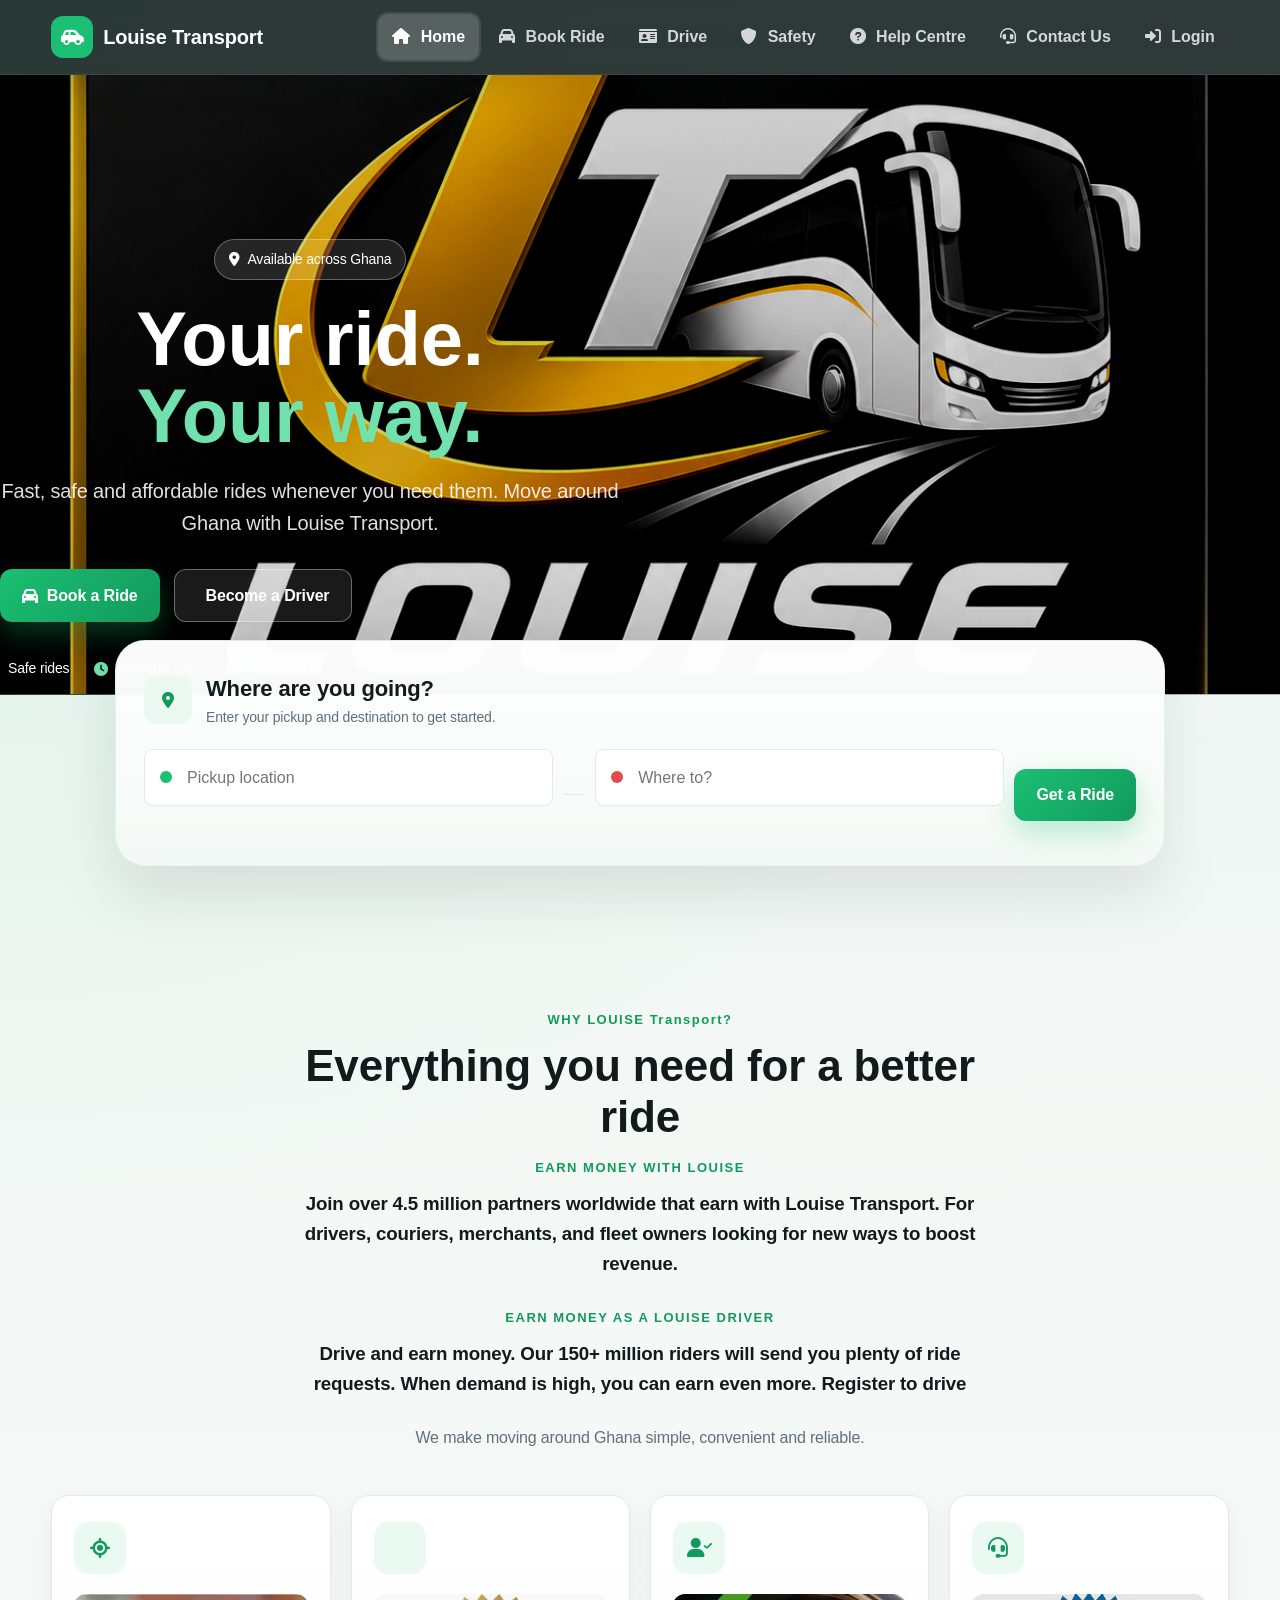
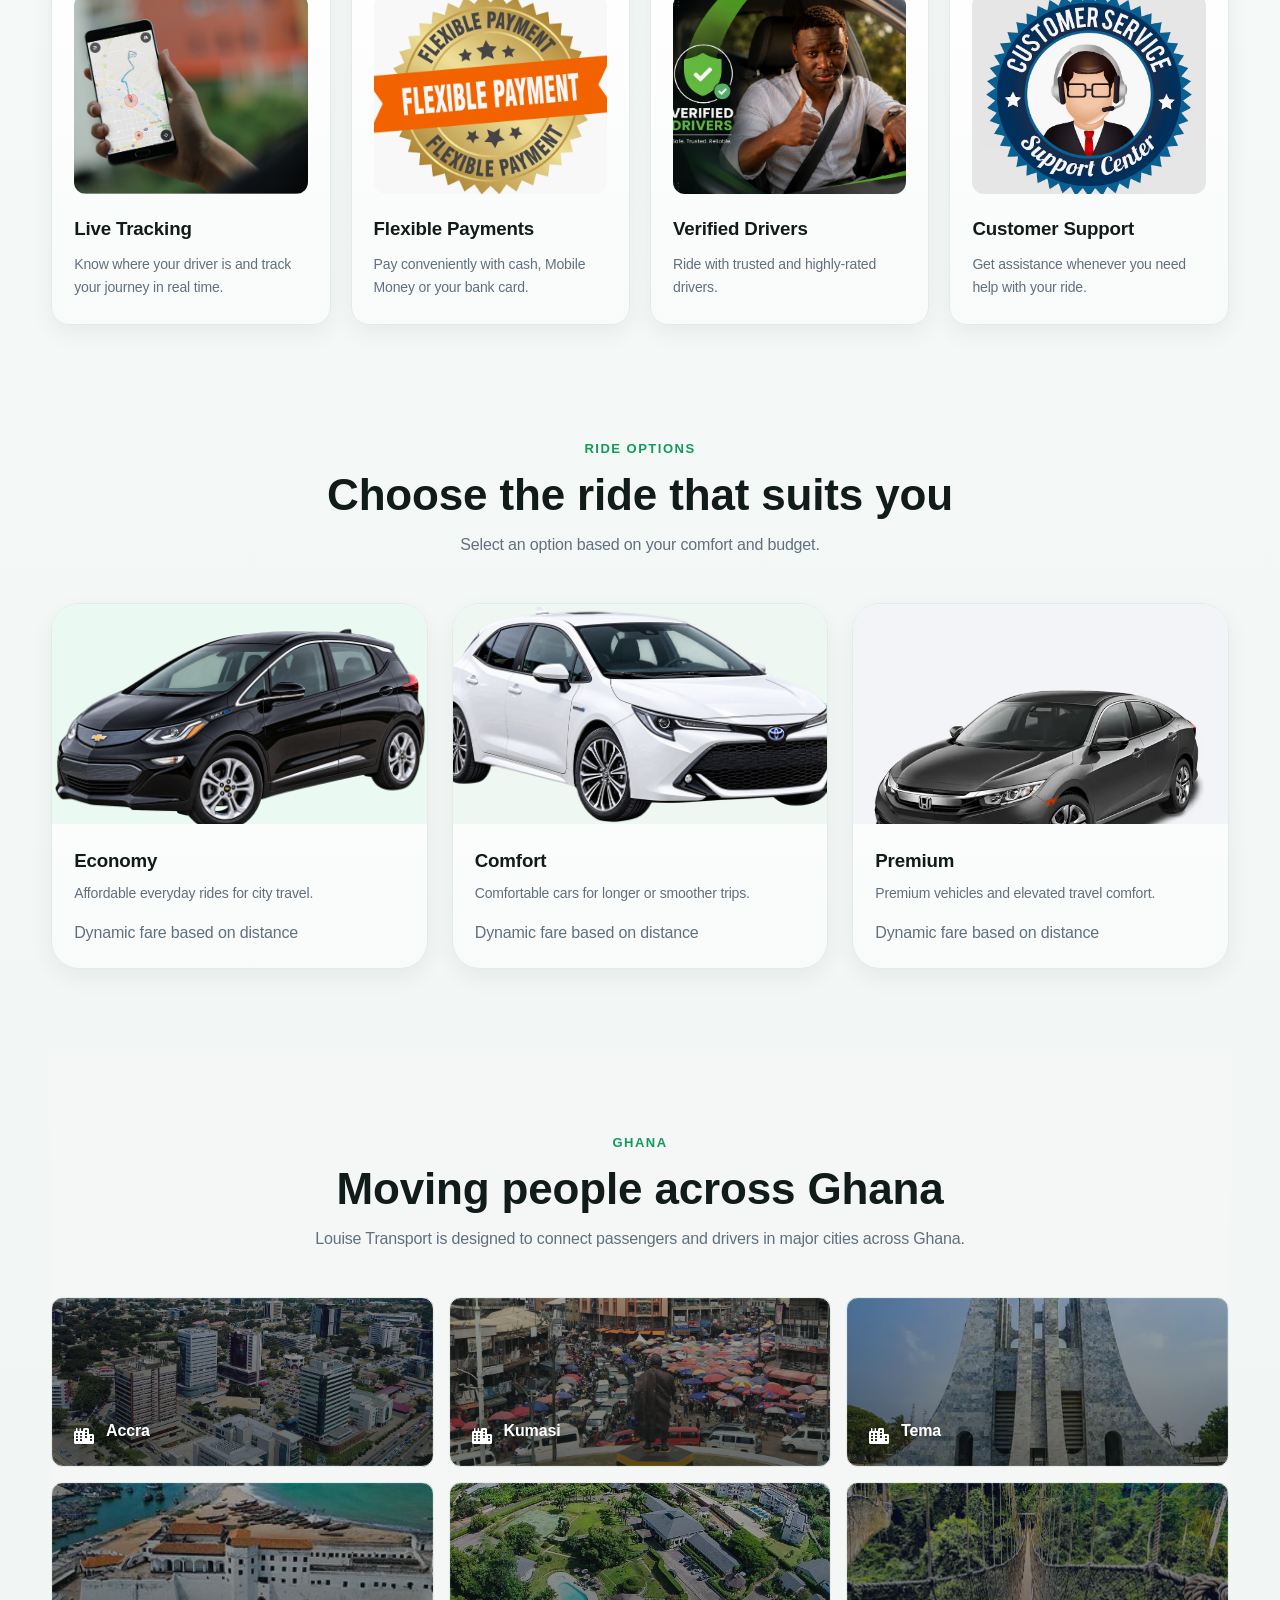
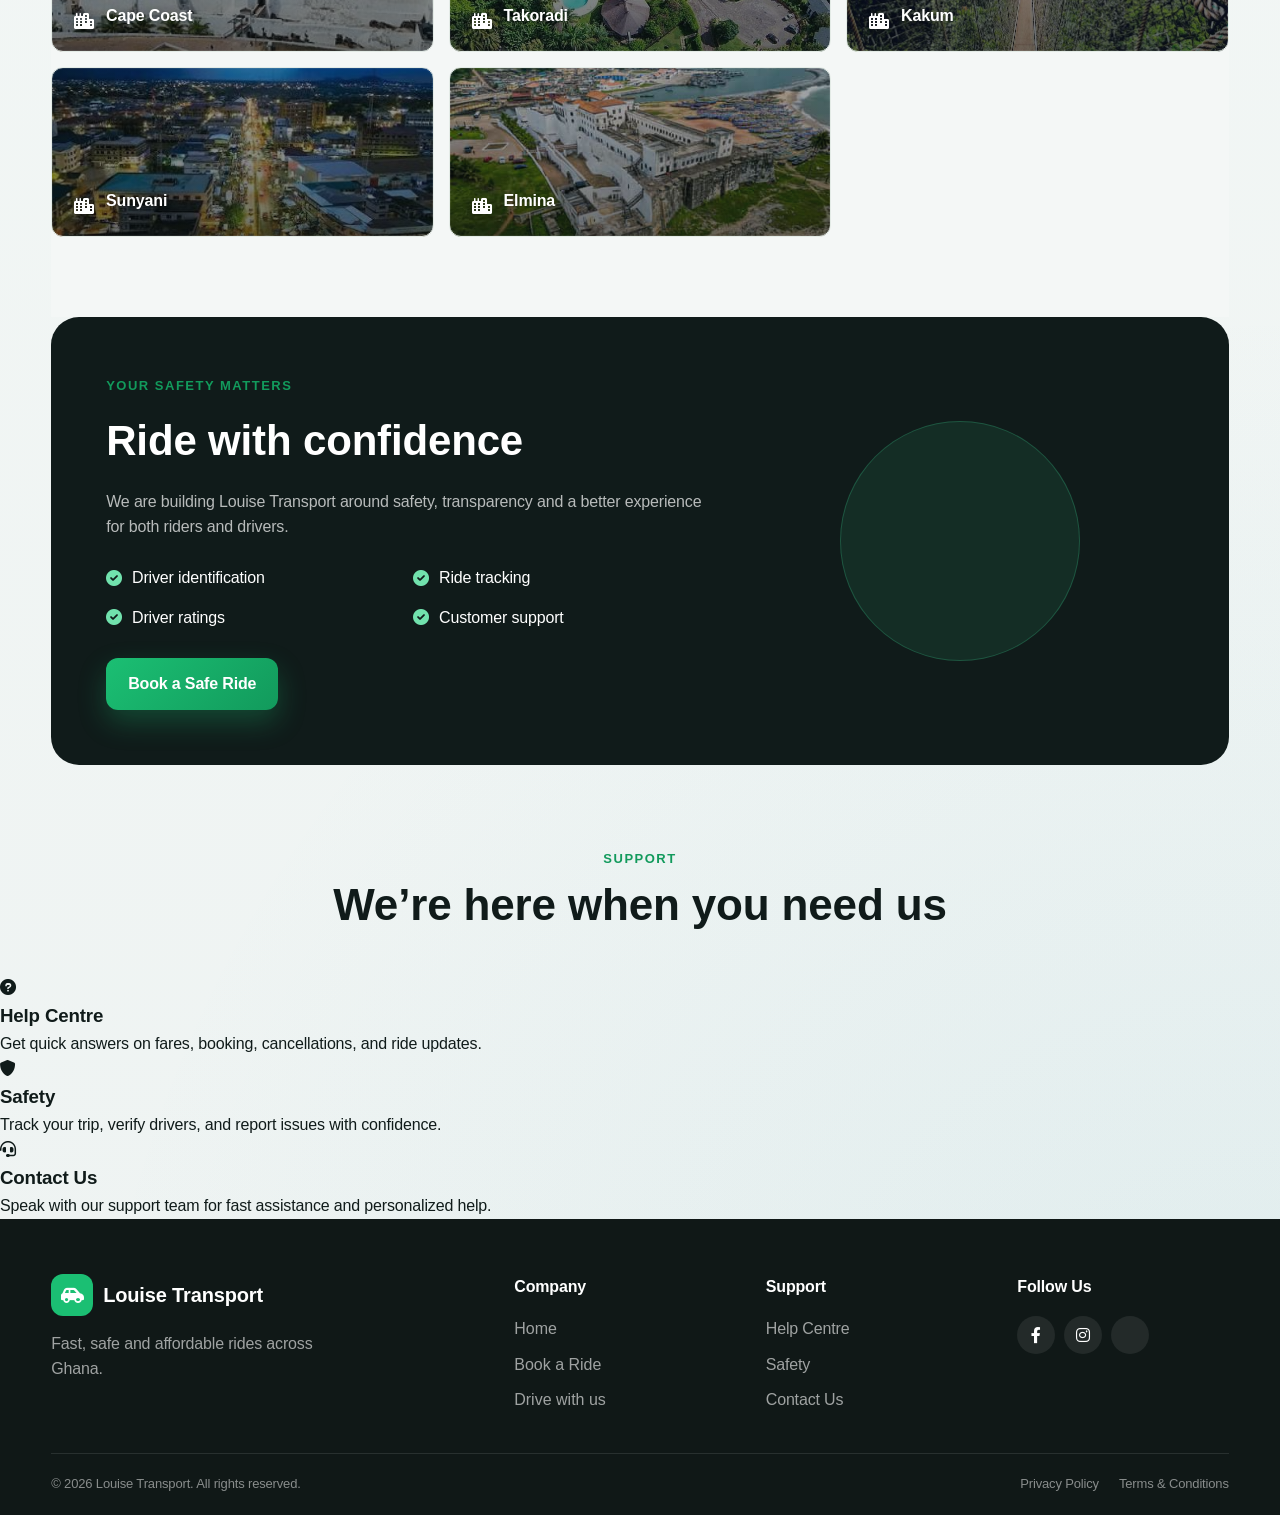
==== commit 067ffcc4: "Updated  my HTML and CSS" ====
--- a/index.html
+++ b/index.html
@@ -69,6 +69,8 @@
                     Safety
                 </button>
 
+
+
                 <button class="nav-btn" id="helpBtn" data-scroll-target="helpCenterSection">
                     <i class="fas fa-circle-question"></i>
                     Help Centre
@@ -223,11 +225,20 @@
             <section class="features-section">
 
                 <div class="section-heading">
-                    <span class="section-label">WHY LOUISE?</span>
+                    <span class="section-label">WHY LOUISE Transport?</span>
 
                     <h2>
                         Everything you need for a better ride
                     </h2>
+
+                   <span class="section-label"> EARN MONEY WITH LOUISE </span><br>
+
+                 <h3> Join over 4.5 million partners worldwide that earn with Louise Transport. For drivers, couriers, merchants, and fleet owners looking for new ways to boost revenue.</h3><br>
+                <span class ="section-label"> EARN MONEY AS A LOUISE DRIVER </span><br>
+
+                  <h3> Drive and earn money. Our 150+ million riders will send you plenty of ride requests. When demand is high, you can earn even more.
+Register to drive </h3><br>
+
 
                     <p>
                         We make moving around Ghana simple, convenient and reliable.
@@ -415,10 +426,11 @@
             </section>
 
 
+
             <!-- Safety -->
-            <section class="safety-section">
-
-                <div class="safety-content">
+                            <section class="safety-section">
+
+                <div class="safety-content" id ="safetySection">
 
                     <span class="section-label">YOUR SAFETY MATTERS</span>
 
@@ -745,7 +757,7 @@
                                 </div>
                                 <div class="form-group">
                                     <label for="vehiclePlate">Number Plate</label>
-                                    <input type="text" id="vehiclePlate" placeholder="GR 1234 PM">
+                                    <input type="text" id="vehiclePlate" placeholder="GR 7834 PM">
                                 </div>
                             </div>
                         </div>
@@ -1044,9 +1056,14 @@
                         </span>
 
                         <div>
-                            <h2>Drive with Louise</h2>
+                            <span class="section-label">>Drive with Louise Transport</span>
                             <p>Earn while helping people move around Ghana.</p>
                         </div>
+
+                    <span class="section-label">Become a Bolt courier partner</span>
+                            <h3> Earn with every delivery. You decide when and how often you deliver — weekdays, evenings, weekends, or just the occasional hour — it’s up to you.
+Register as a courier</h3>
+
                     </div>
 
 
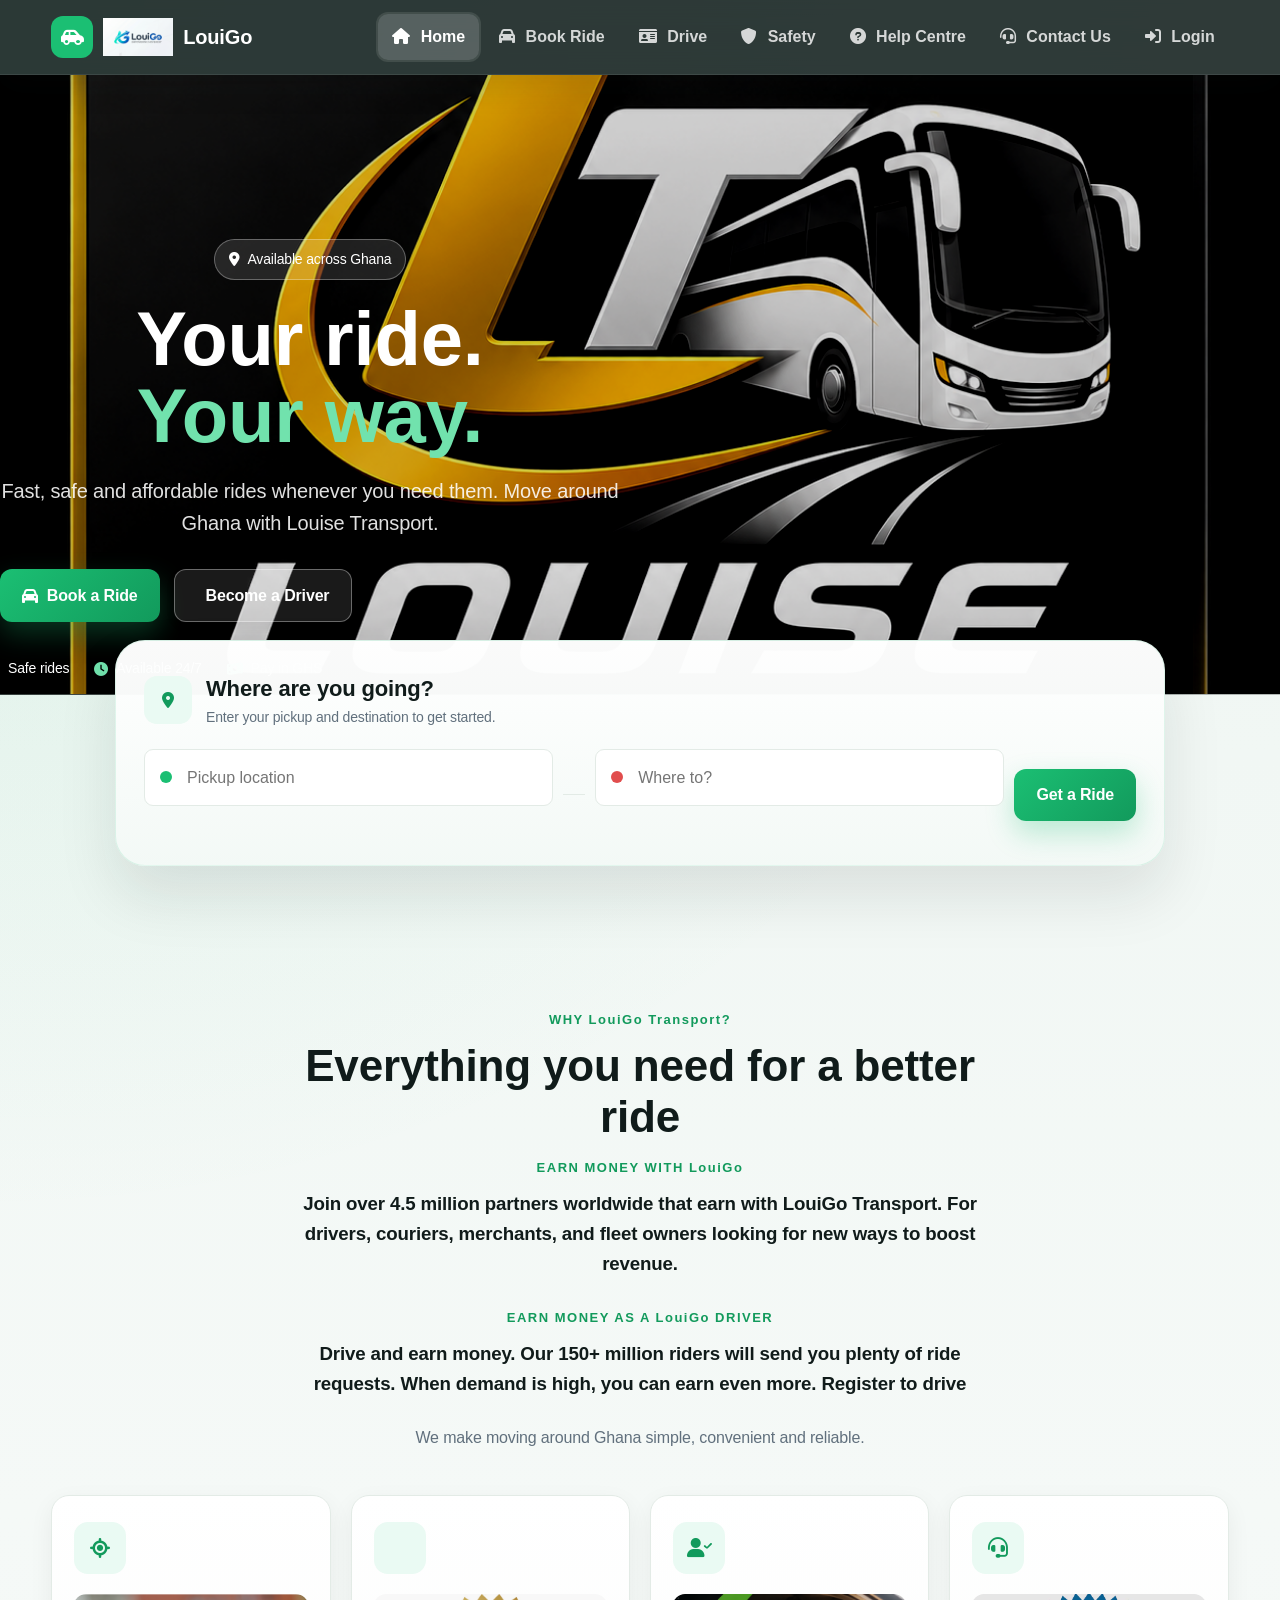
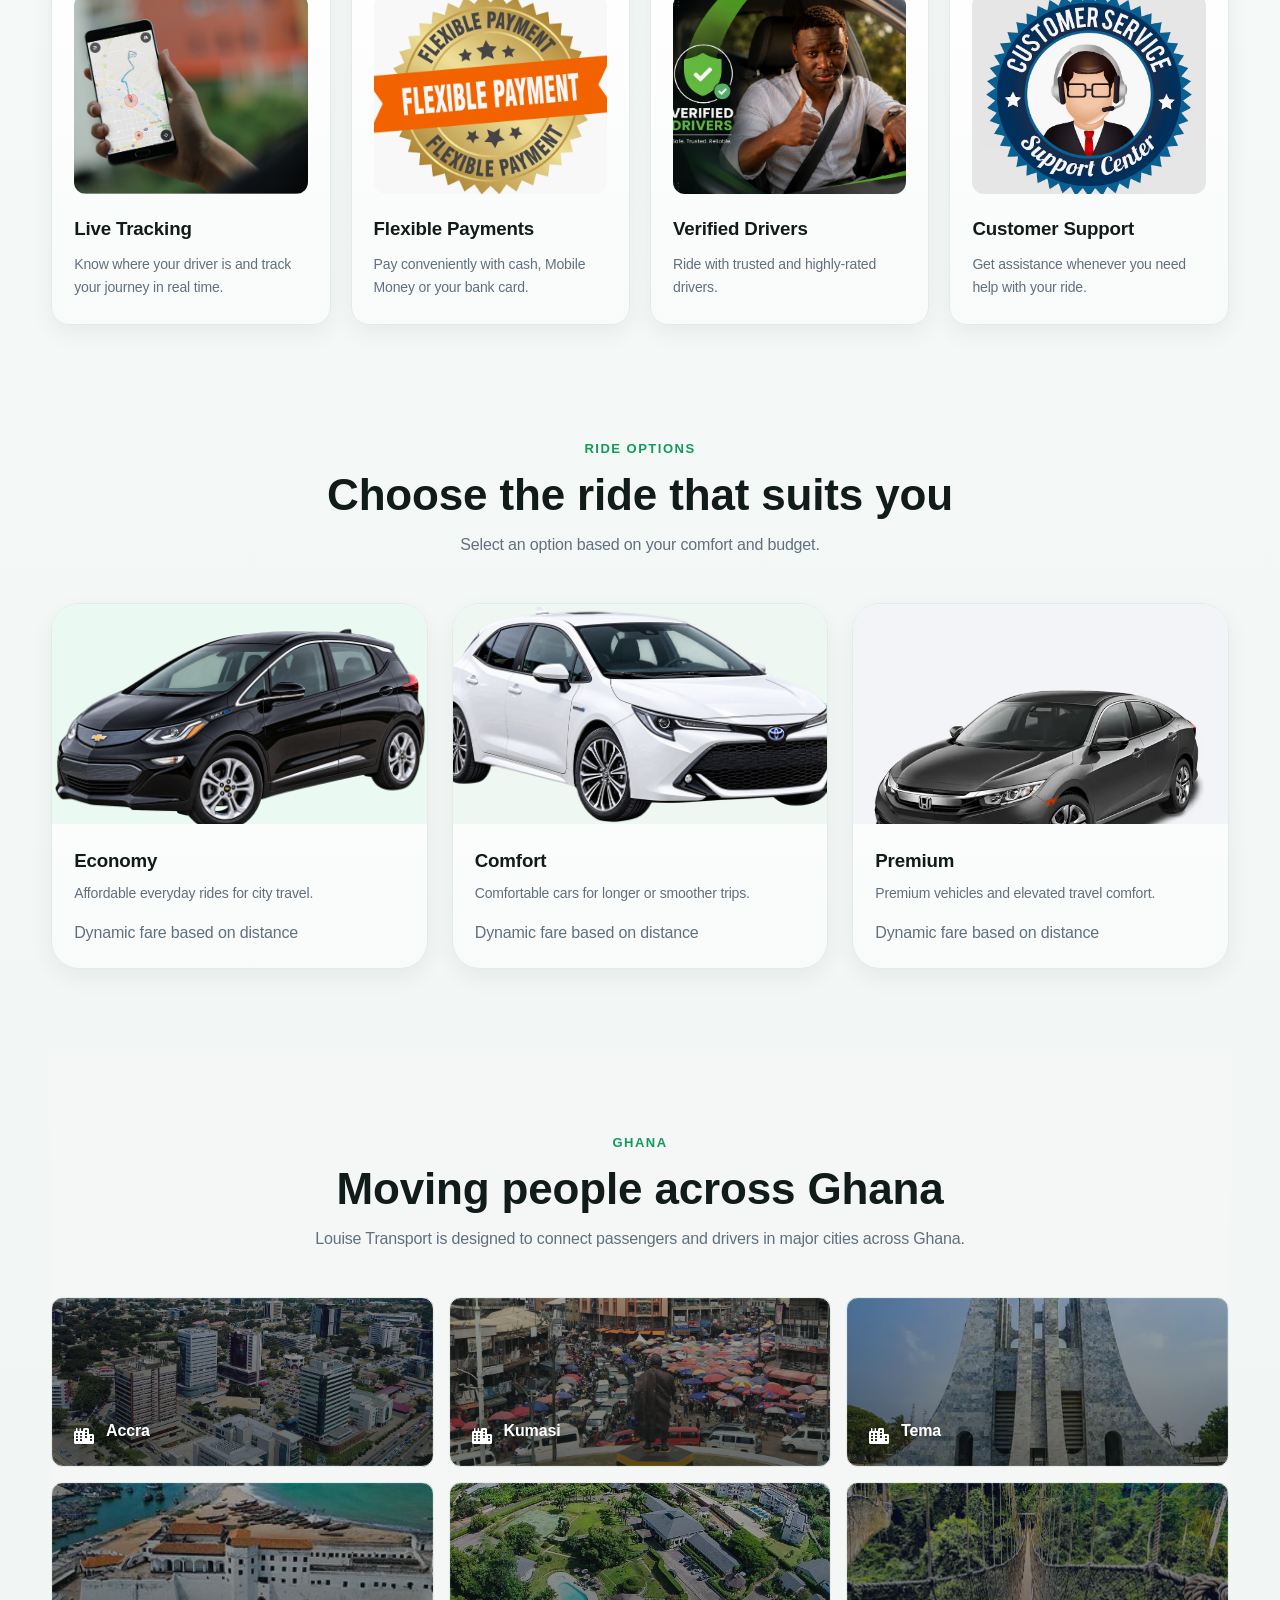
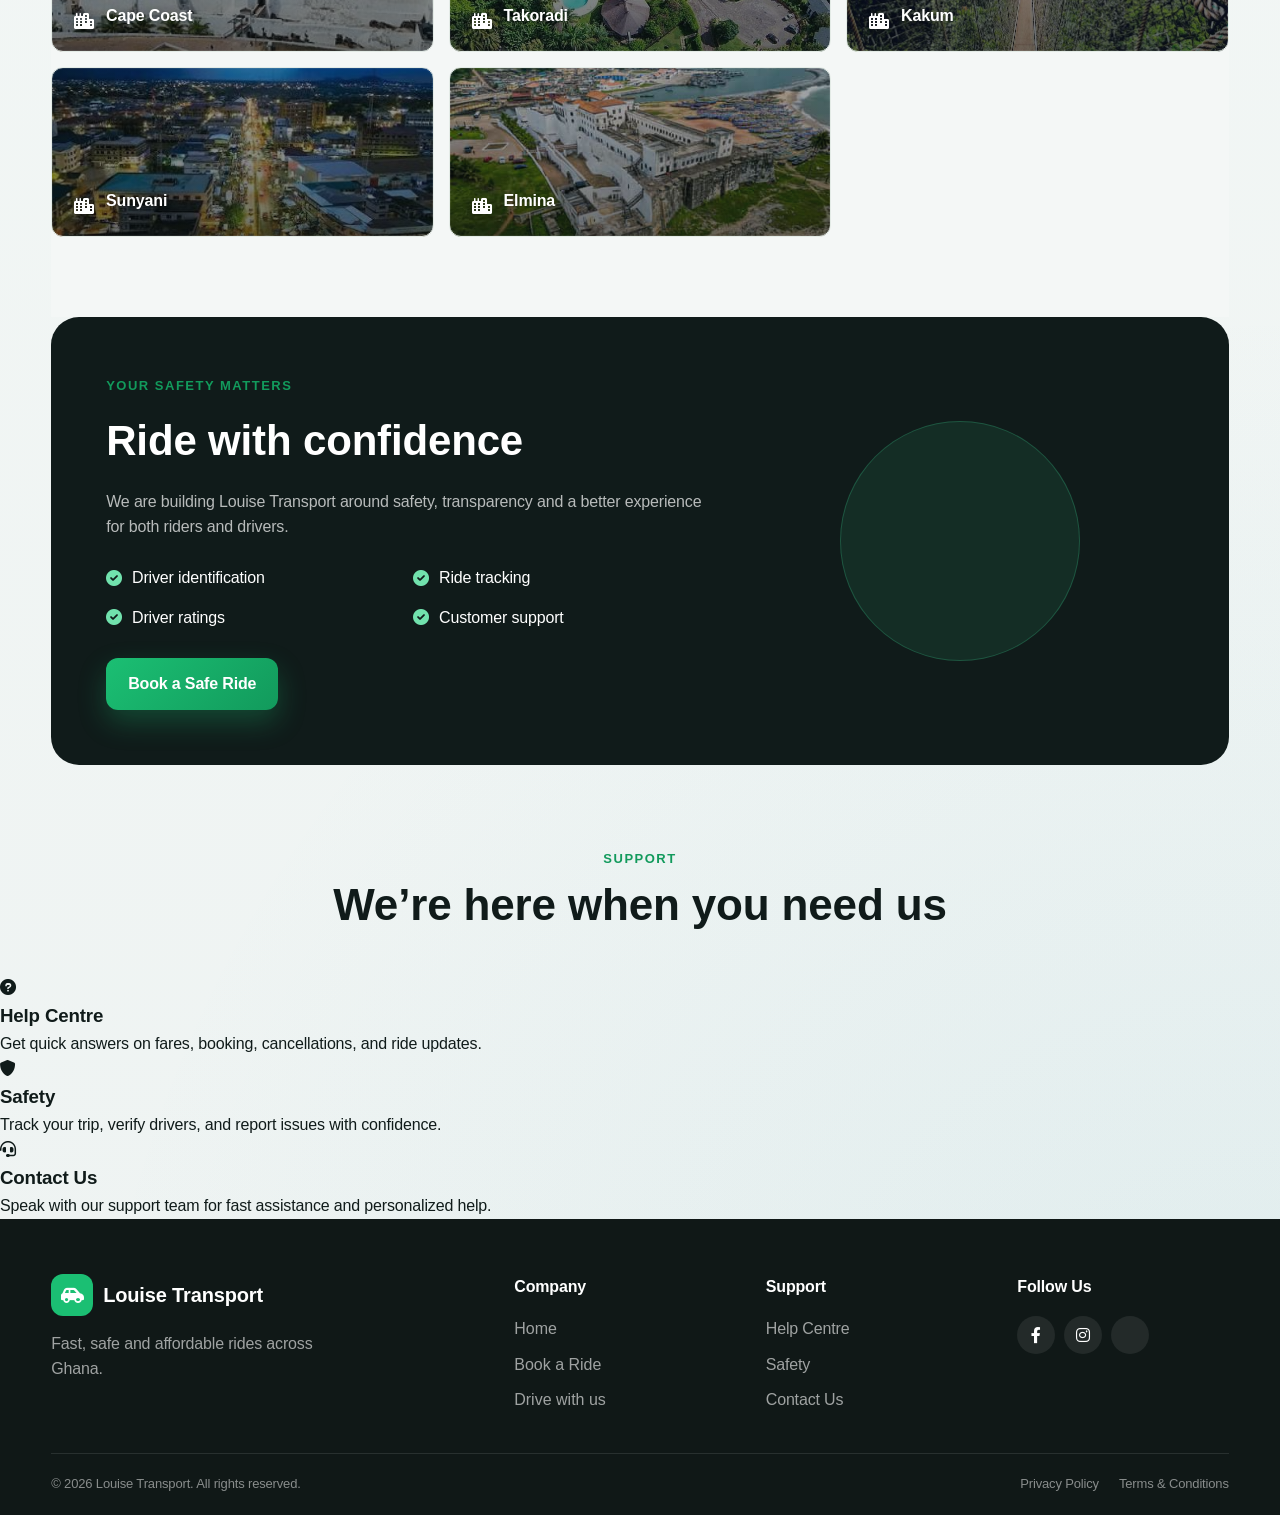
==== commit 734dafb8: "Worked on my css and added a page about my safety" ====
--- a/index.html
+++ b/index.html
@@ -6,10 +6,10 @@
 
     <meta
         name="description"
-        content="Louise Transport - Fast, safe and affordable ride-hailing services across Ghana."
+        content="LouiGo - Fast, safe and affordable ride-hailing services across Ghana."
     >
 
-    <title>Louise Transport | Ride Across Ghana</title>
+    <title>LouiGo | Ride Across Ghana</title>
 
     <!-- Main CSS -->
     <link rel="stylesheet" href="Bolt Dennis style.css">
@@ -41,7 +41,8 @@
                 <span class="logo-icon">
                     <i class="fas fa-car-side"></i>
                 </span>
-                <span>Louise Transport</span>
+                <img src="Gemini_Generated_Image_4r8t7q4r8t7q4r8t.jfif" alt="LouiGo Logo" style="width: 70px; height: 60px; object-fit: contain;">
+                <span>LouiGo</span>
             </a>
 
             <button class="mobile-menu-btn" id="mobileMenuBtn" aria-label="Open menu">
@@ -225,16 +226,16 @@
             <section class="features-section">
 
                 <div class="section-heading">
-                    <span class="section-label">WHY LOUISE Transport?</span>
+                    <span class="section-label">WHY LouiGo Transport?</span>
 
                     <h2>
                         Everything you need for a better ride
                     </h2>
 
-                   <span class="section-label"> EARN MONEY WITH LOUISE </span><br>
-
-                 <h3> Join over 4.5 million partners worldwide that earn with Louise Transport. For drivers, couriers, merchants, and fleet owners looking for new ways to boost revenue.</h3><br>
-                <span class ="section-label"> EARN MONEY AS A LOUISE DRIVER </span><br>
+                   <span class="section-label"> EARN MONEY WITH LouiGo </span><br>
+
+                 <h3> Join over 4.5 million partners worldwide that earn with LouiGo Transport. For drivers, couriers, merchants, and fleet owners looking for new ways to boost revenue.</h3><br>
+                <span class ="section-label"> EARN MONEY AS A LouiGo DRIVER </span><br>
 
                   <h3> Drive and earn money. Our 150+ million riders will send you plenty of ride requests. When demand is high, you can earn even more.
 Register to drive </h3><br>
@@ -1056,11 +1057,11 @@
                         </span>
 
                         <div>
-                            <span class="section-label">>Drive with Louise Transport</span>
+                            <span class="section-label">Drive with Louise Transport</span><br>
                             <p>Earn while helping people move around Ghana.</p>
                         </div>
 
-                    <span class="section-label">Become a Bolt courier partner</span>
+                    <span class="section-label">Become a Bolt courier partner</span><br>
                             <h3> Earn with every delivery. You decide when and how often you deliver — weekdays, evenings, weekends, or just the occasional hour — it’s up to you.
 Register as a courier</h3>
 
@@ -1734,7 +1735,7 @@
                     <div class="profile-tab-content" id="safety-tab">
                         <div class="section-card">
                             <h3>Safety Features</h3>
-                            
+
                             <div class="safety-feature">
                                 <div class="feature-header">
                                     <i class="fas fa-share-alt"></i>
@@ -2223,4 +2224,19 @@
     <script src="Bolt script.js"></script>
 
 </body>
+
+<div id="safetyModal" class="modal hidden">
+  <div class="modal-backdrop" data-close="true"></div>
+  <div class="modal-content">
+    <button class="close-btn" data-close="true">&times;</button>
+    <h2>Safety at LouiGo</h2>
+    <p>
+      LouiGo is committed to providing a safe environment for all riders and drivers. Our verification process ensures that drivers meet strict safety standards. All trips are tracked in real-time, and you can share your trip details with trusted contacts for added security.
+    </p>
+    <p>
+      We also provide an emergency button within the app and a dedicated Help Centre for any safety concerns. Your safety and trust are our priorities.
+    </p>
+  </div>
+</div>
+
 </html>
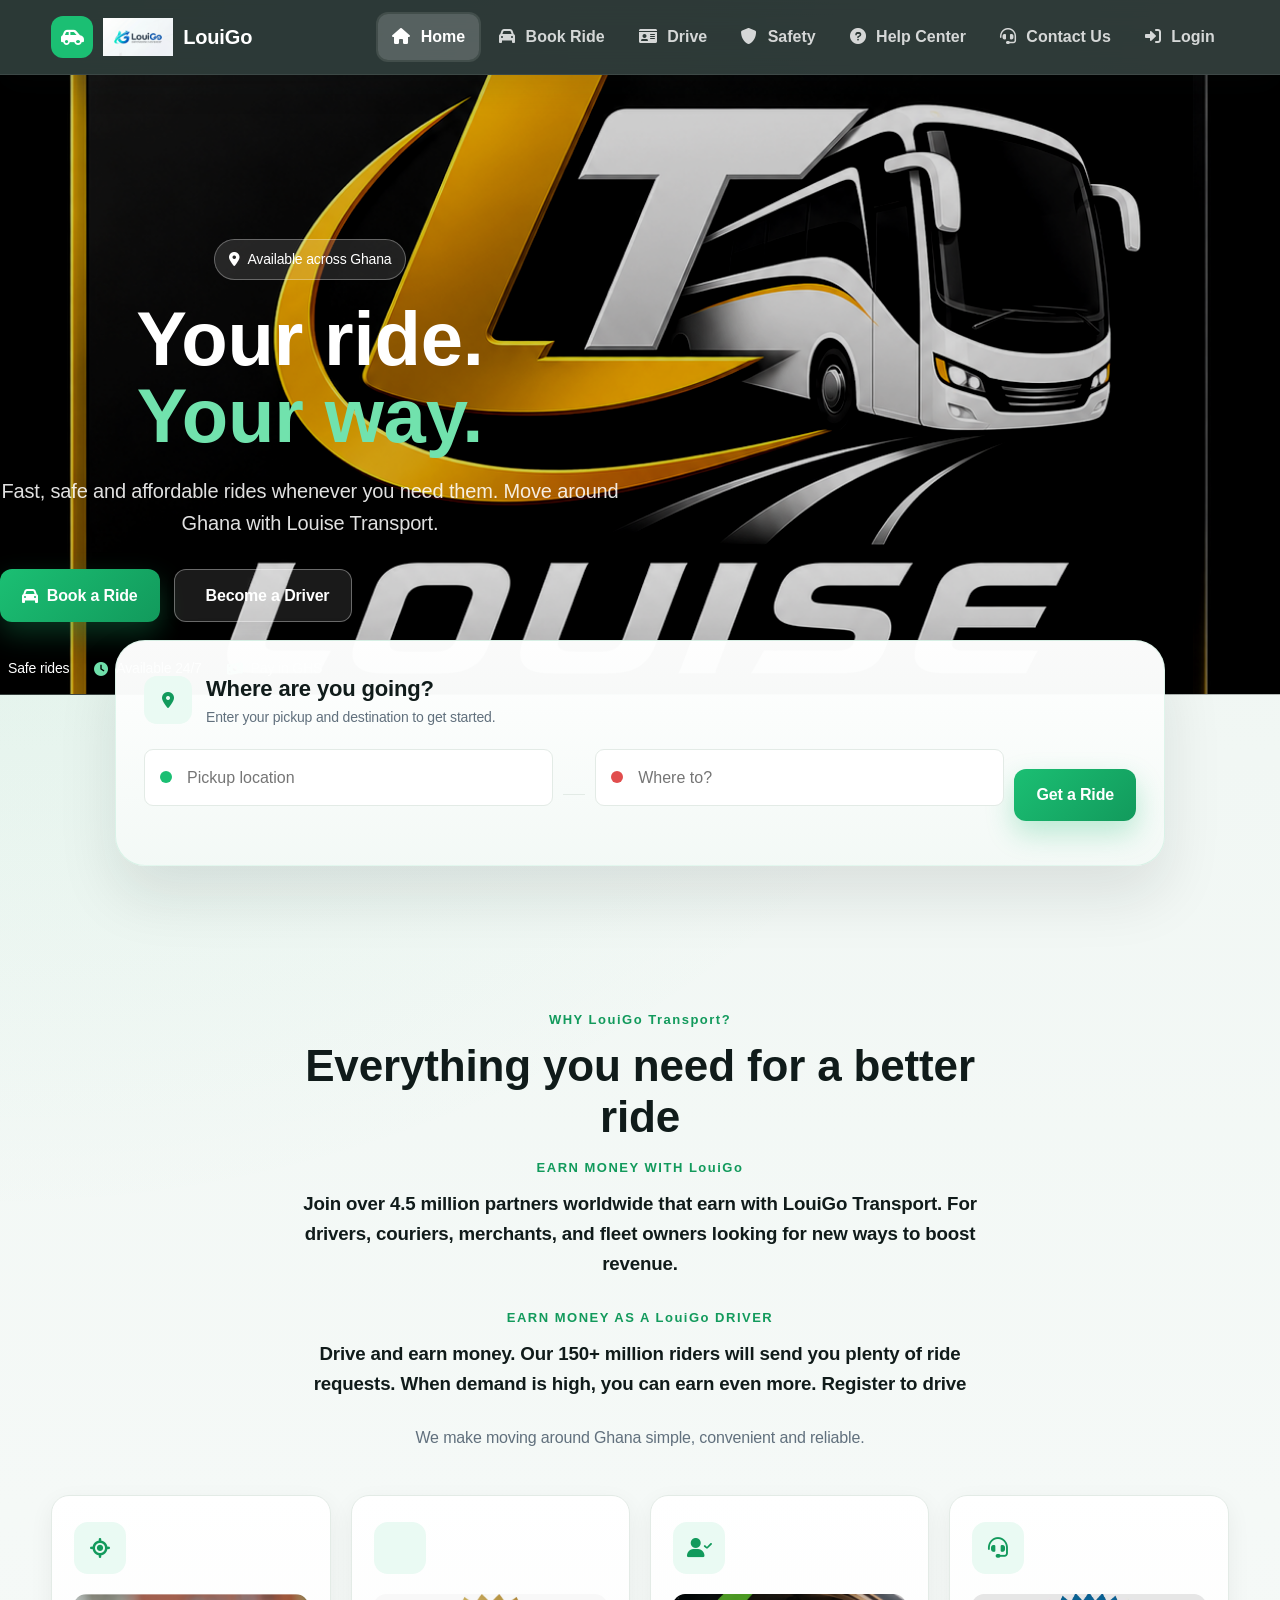
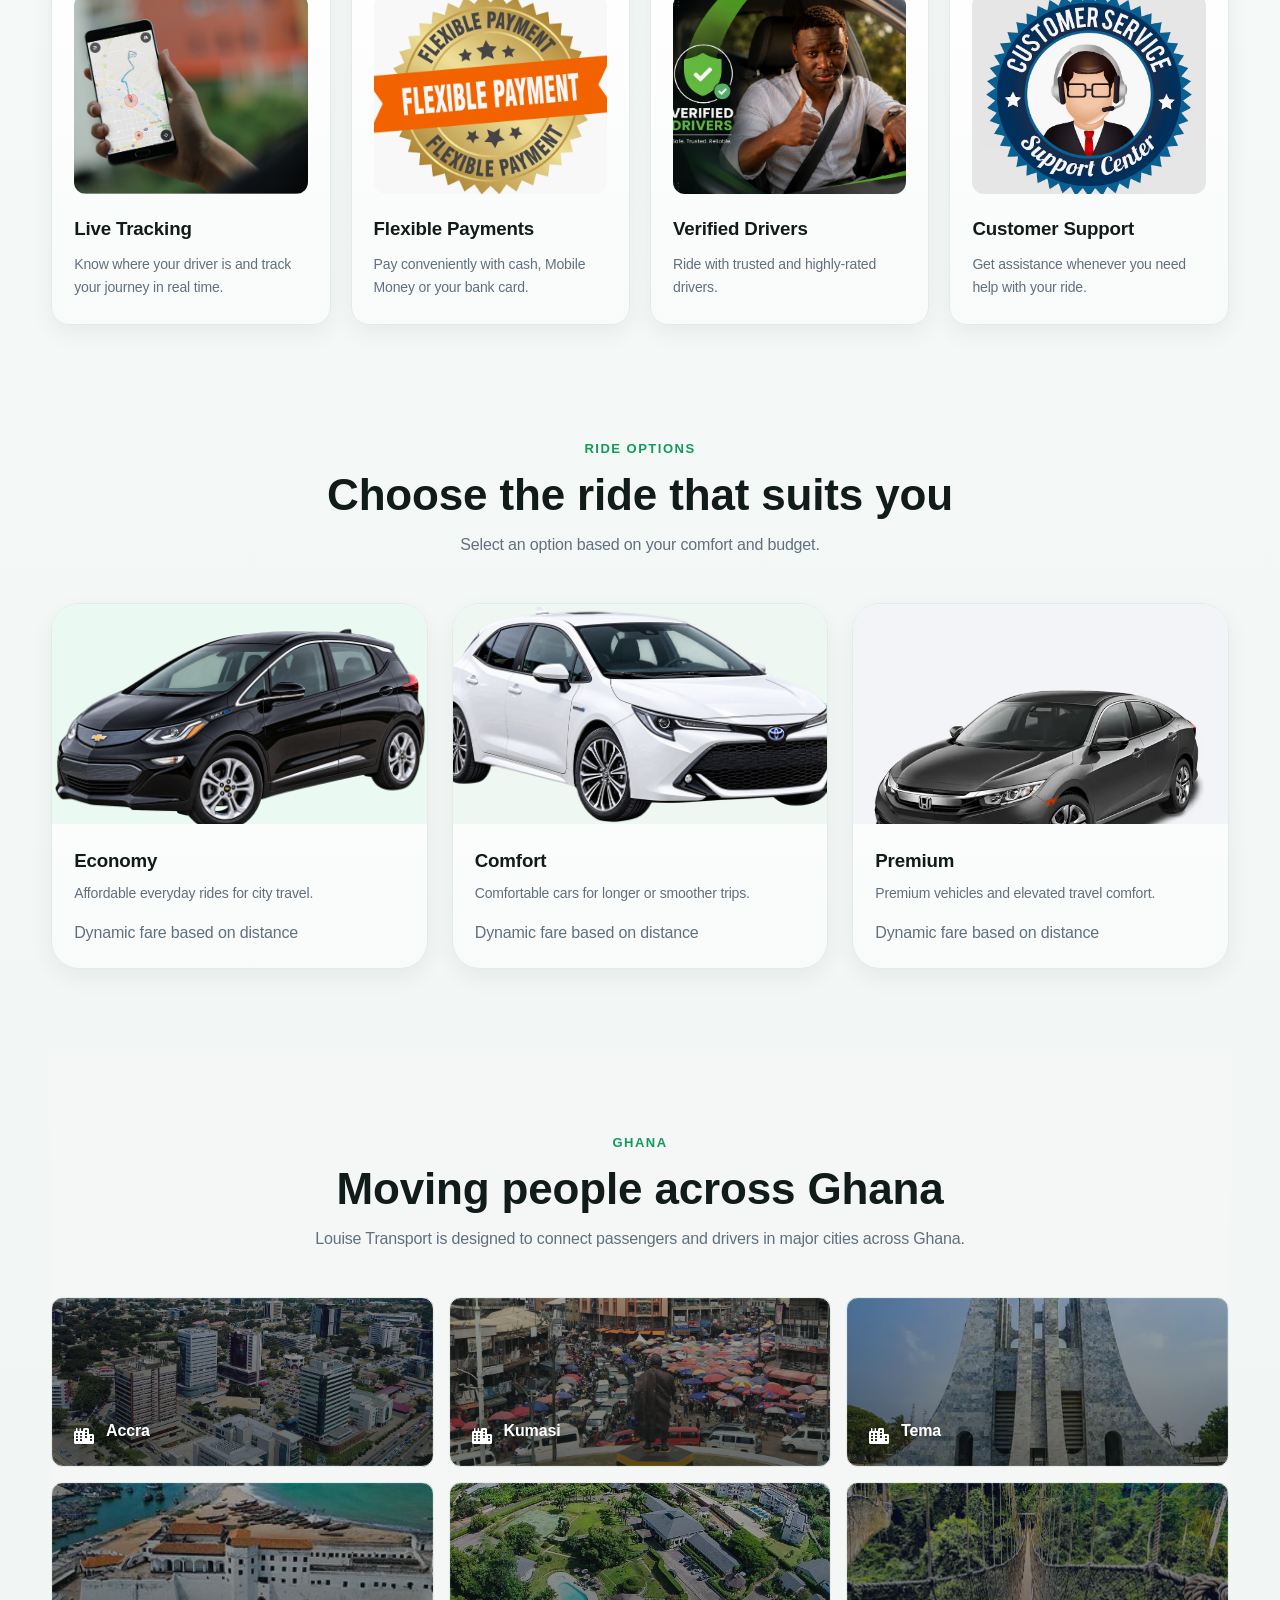
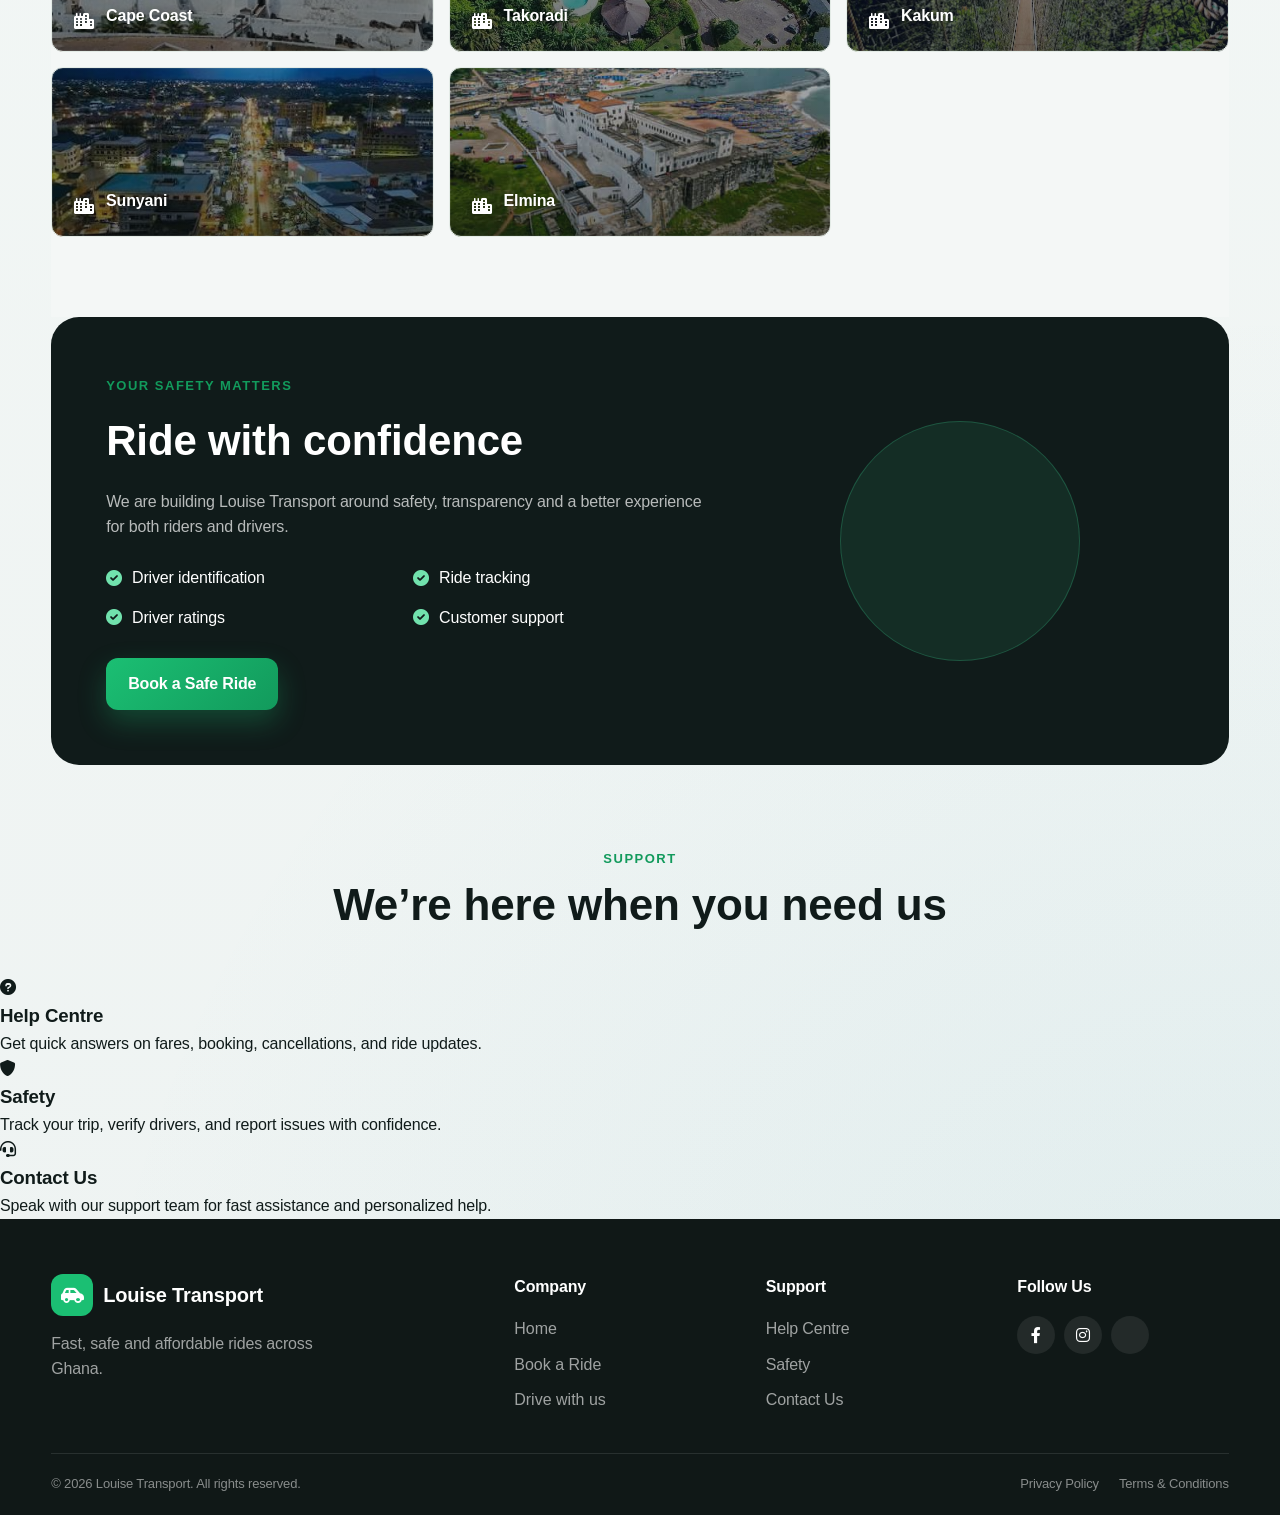
==== commit 1a5cba98: "worked on css on my website" ====
--- a/index.html
+++ b/index.html
@@ -74,7 +74,7 @@
 
                 <button class="nav-btn" id="helpBtn" data-scroll-target="helpCenterSection">
                     <i class="fas fa-circle-question"></i>
-                    Help Centre
+                    Help Center
                 </button>
 
                 <button class="nav-btn" id="contactBtn" data-scroll-target="footerSupport">
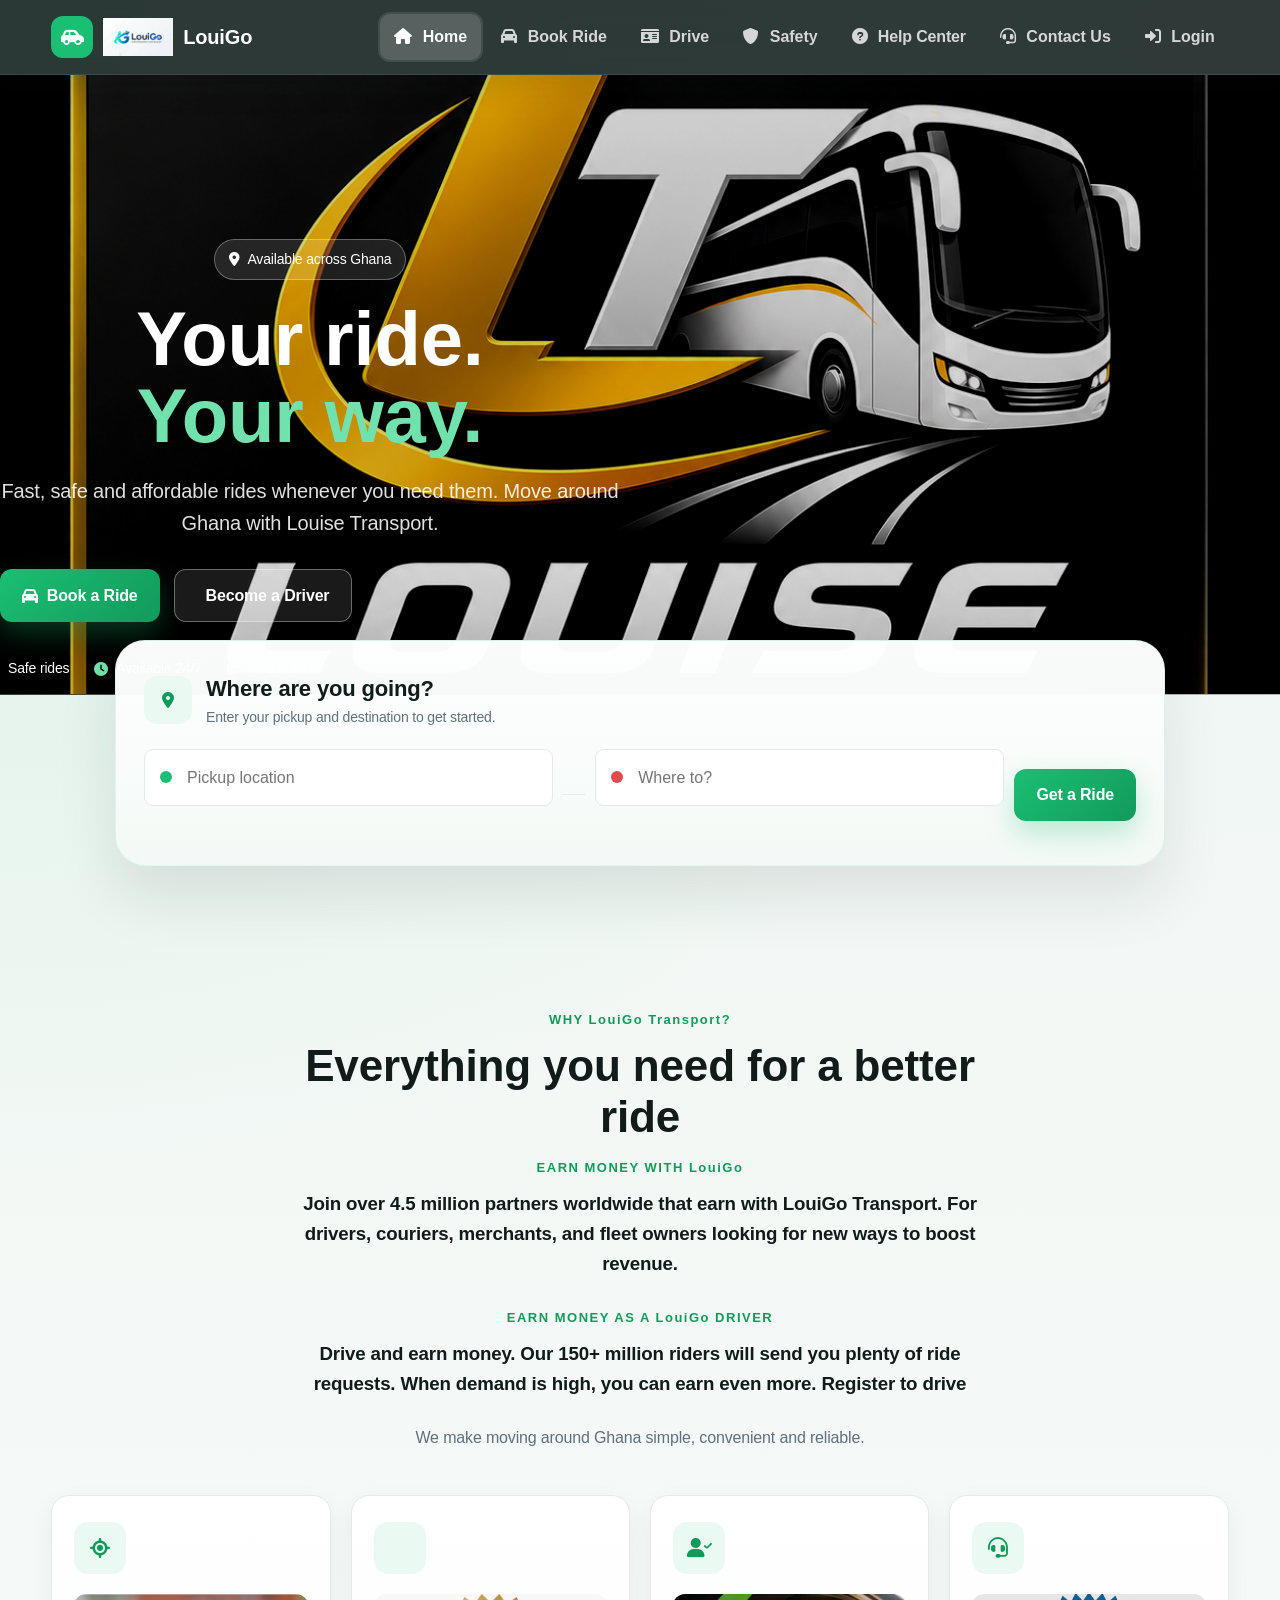
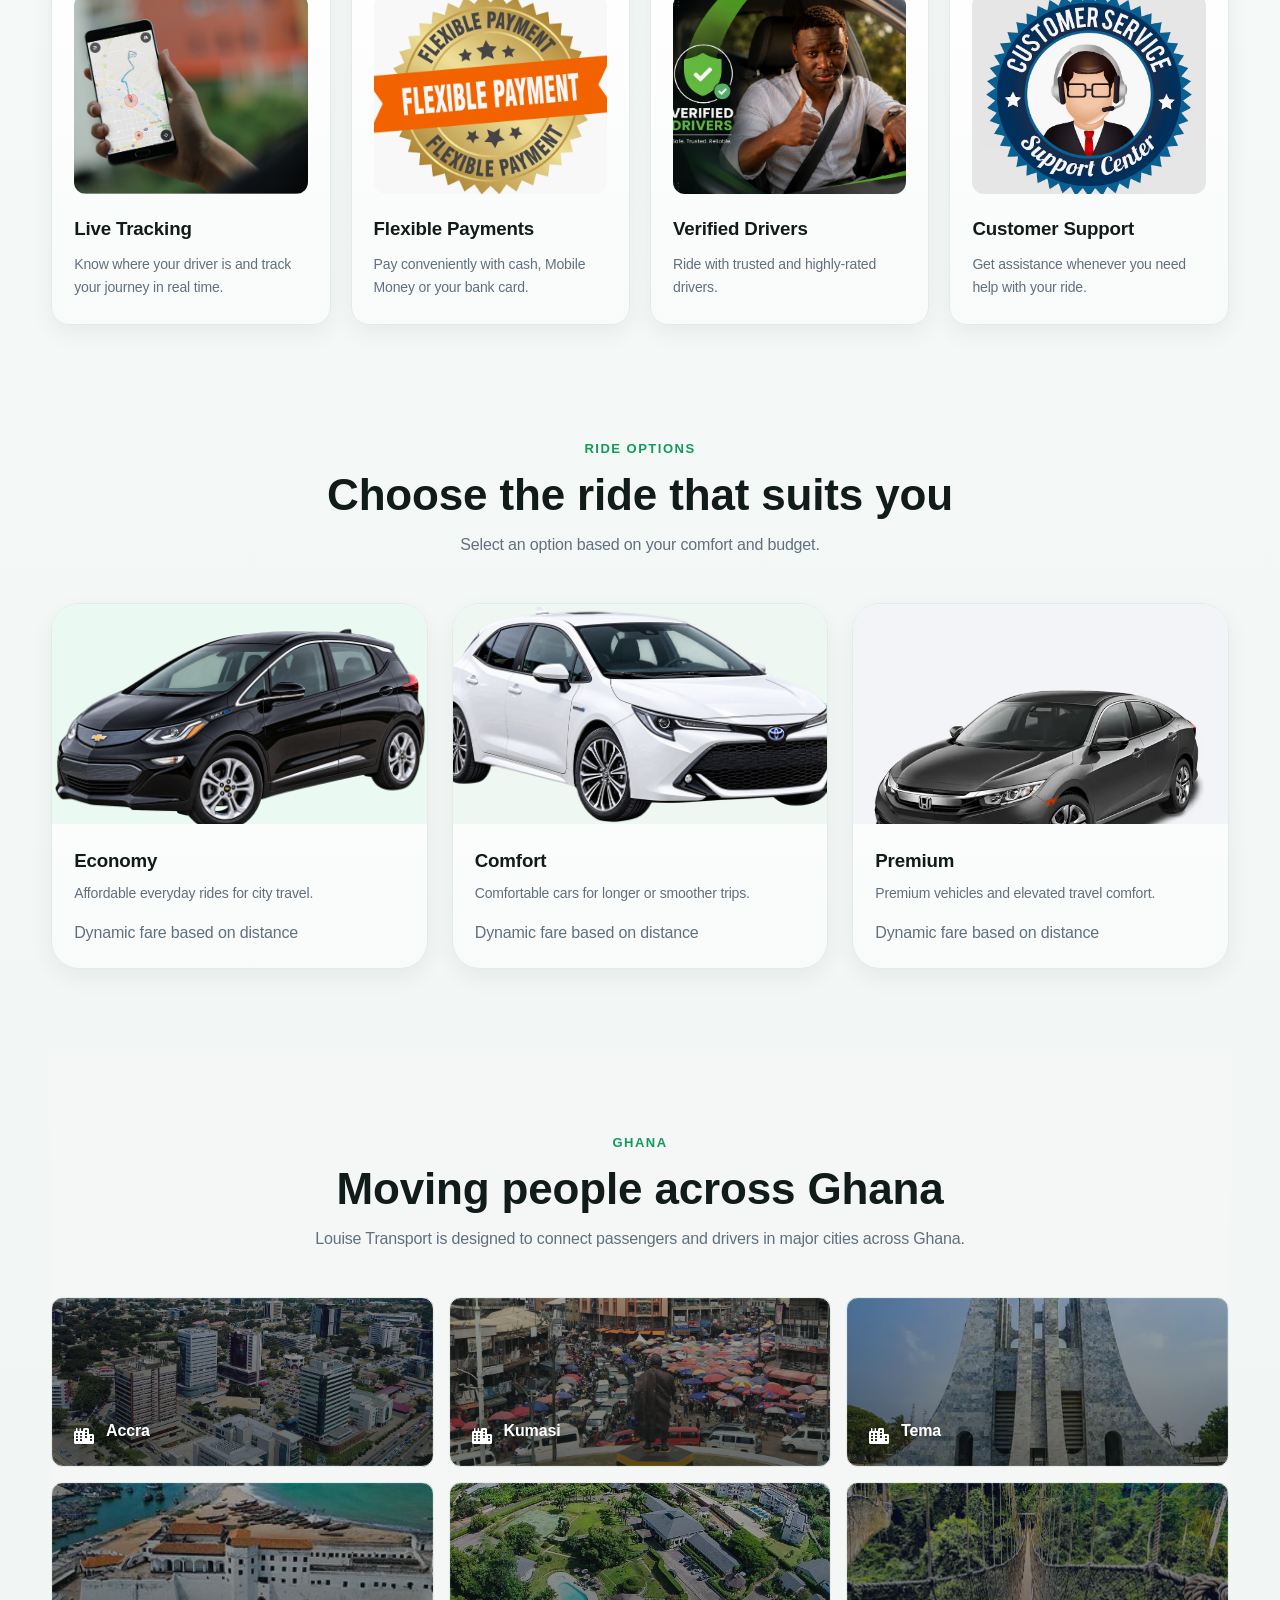
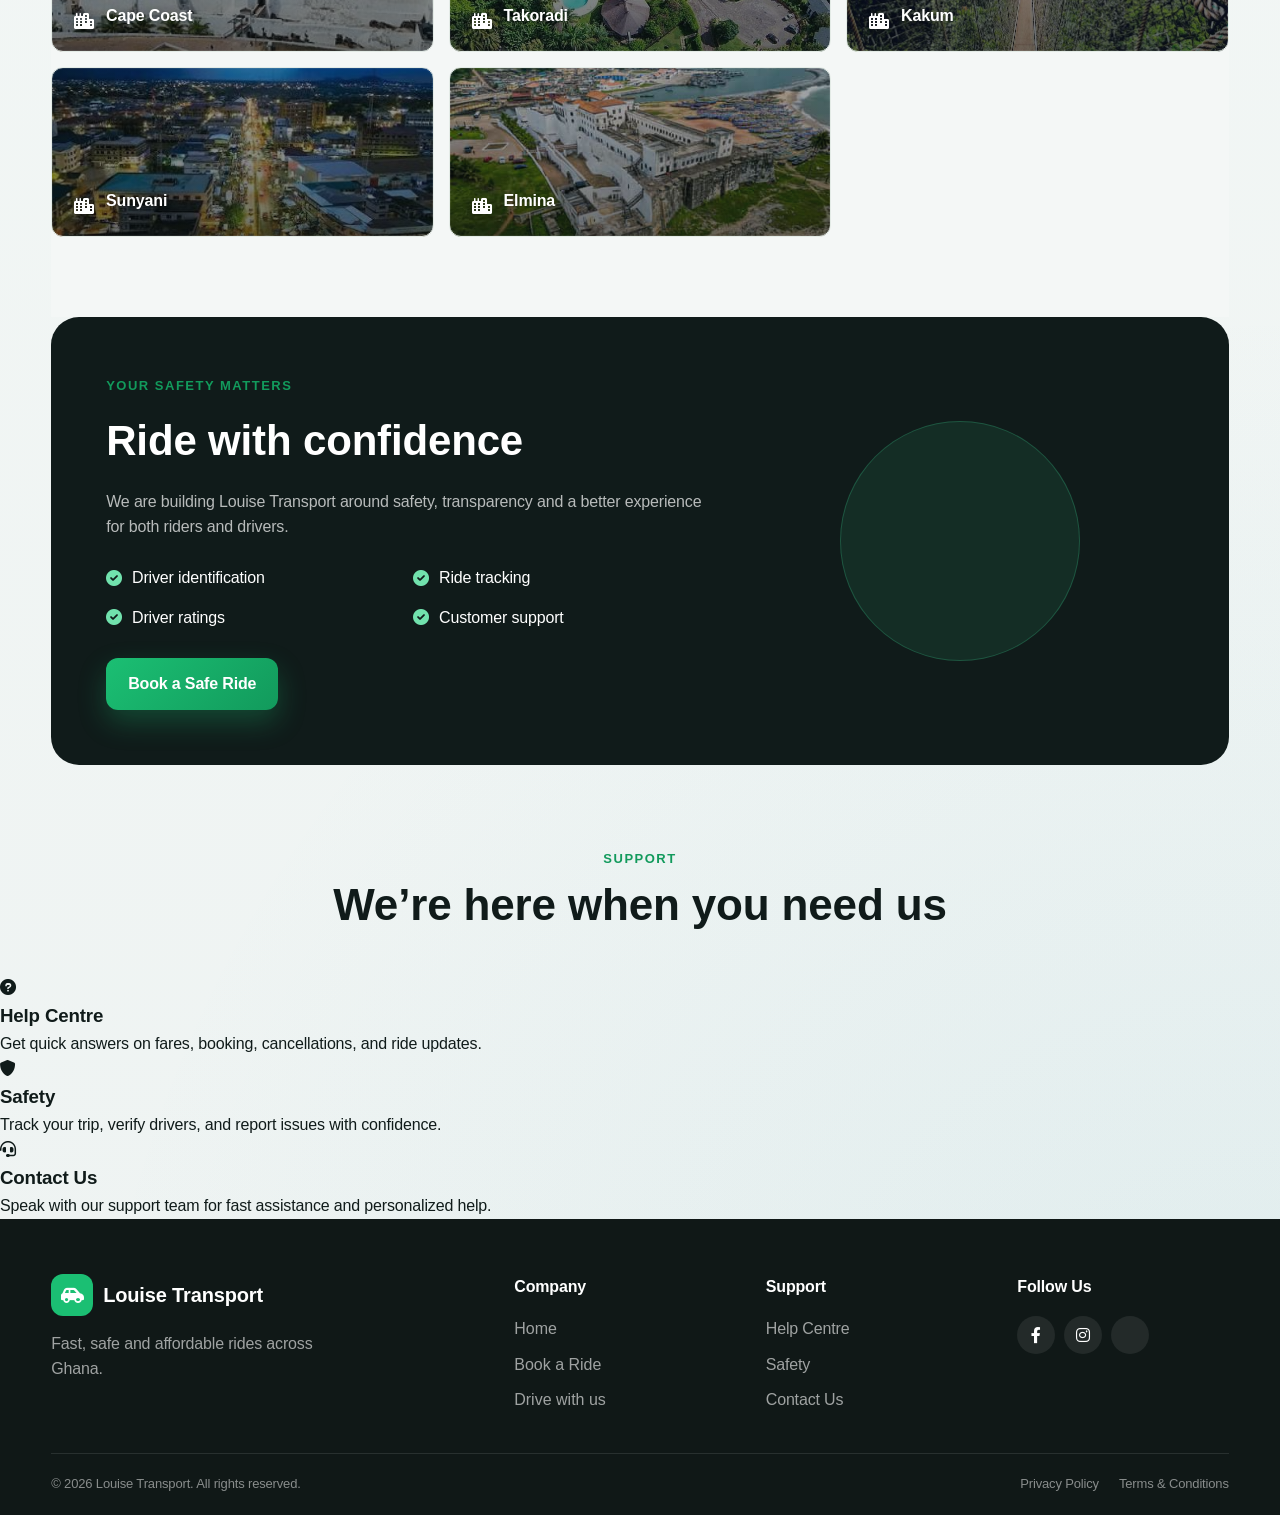
==== commit 38665562: "I worked on the Help Center and added Imagine to the safety as well." ====
--- a/index.html
+++ b/index.html
@@ -29,8 +29,6 @@
     >
 </head>
 
-<body>
-
     <!-- =========================
          NAVIGATION
     ========================== -->
@@ -72,10 +70,10 @@
 
 
 
-                <button class="nav-btn" id="helpBtn" data-scroll-target="helpCenterSection">
-                    <i class="fas fa-circle-question"></i>
-                    Help Center
-                </button>
+<a href="help center.html" class="nav-btn" id="helpBtn">
+    <i class="fas fa-circle-question"></i>
+    Help Center
+</a>
 
                 <button class="nav-btn" id="contactBtn" data-scroll-target="footerSupport">
                     <i class="fas fa-headset"></i>
